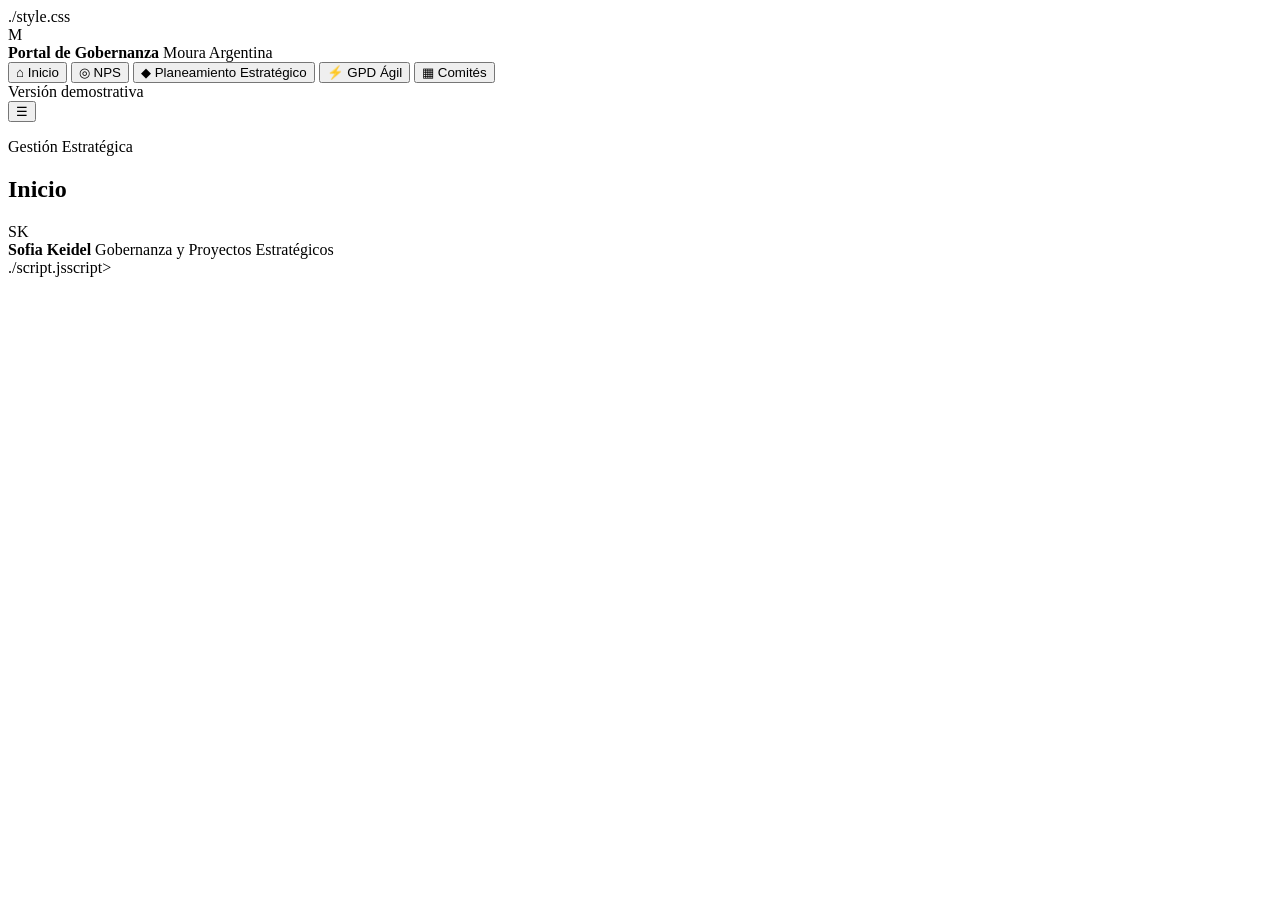
==== index.html @ f2f9af33 "Update index.html" ====
<!DOCTYPE html>
<html lang="es">

<head>
    <meta charset="UTF-8">
    <meta name="viewport" content="width=device-width, initial-scale=1.0">

    <title>Portal de Gobernanza</title>

    ./style.css
</head>

<body>

    <!-- Menú lateral -->
    <aside class="sidebar" id="sidebar">

        <div class="marca">

            <div class="logo">M</div>

            <div class="marca-texto">
                <strong>Portal de Gobernanza</strong>
                <span>Moura Argentina</span>
            </div>

        </div>

        <nav class="menu">

            <button
                type="button"
                class="menu-item activo"
                onclick="cargarModulo('inicio', this)"
            >
                <span class="menu-icono">⌂</span>
                <span>Inicio</span>
            </button>

            <button
                type="button"
                class="menu-item"
                onclick="cargarModulo('nps', this)"
            >
                <span class="menu-icono">◎</span>
                <span>NPS</span>
            </button>

            <button
                type="button"
                class="menu-item"
                onclick="cargarModulo('planeamiento', this)"
            >
                <span class="menu-icono">◆</span>
                <span>Planeamiento Estratégico</span>
            </button>

            <button
                type="button"
                class="menu-item"
                onclick="cargarModulo('gpd', this)"
            >
                <span class="menu-icono">⚡</span>
                <span>GPD Ágil</span>
            </button>

            <button
                type="button"
                class="menu-item"
                onclick="cargarModulo('comites', this)"
            >
                <span class="menu-icono">▦</span>
                <span>Comités</span>
            </button>

        </nav>

        <div class="sidebar-footer">
            <span class="estado"></span>
            <span>Versión demostrativa</span>
        </div>

    </aside>

    <!-- Contenido principal -->
    <main class="aplicacion">

        <header class="barra-superior">

            <button
                type="button"
                class="boton-menu"
                onclick="alternarMenu()"
                aria-label="Abrir menú"
            >
                ☰
            </button>

            <div>
                <p class="ubicacion">Gestión Estratégica</p>
                <h2 id="titulo-pagina">Inicio</h2>
            </div>

            <div class="usuario">

                <div class="avatar">SK</div>

                <div class="usuario-texto">
                    <strong>Sofia Keidel</strong>
                    <span>Gobernanza y Proyectos Estratégicos</span>
                </div>

            </div>

        </header>

        <section id="contenido" class="contenido">
            <!-- El contenido se carga desde script.js -->
        </section>

    </main>

    <!-- Ventana emergente -->
    <dialog id="dialogo">

        <div class="dialogo-contenido">

            <button
                type="button"
                class="cerrar-dialogo"
                onclick="cerrarDialogo()"
                aria-label="Cerrar ventana"
            >
                ×
            </button>

            <div id="dialogo-informacion"></div>

        </div>

    </dialog>

    <!-- Aviso inferior -->
    <div id="aviso" class="aviso"></div>

    <!-- Archivo JavaScript -->
    ./script.jsscript>

</body>

</html>
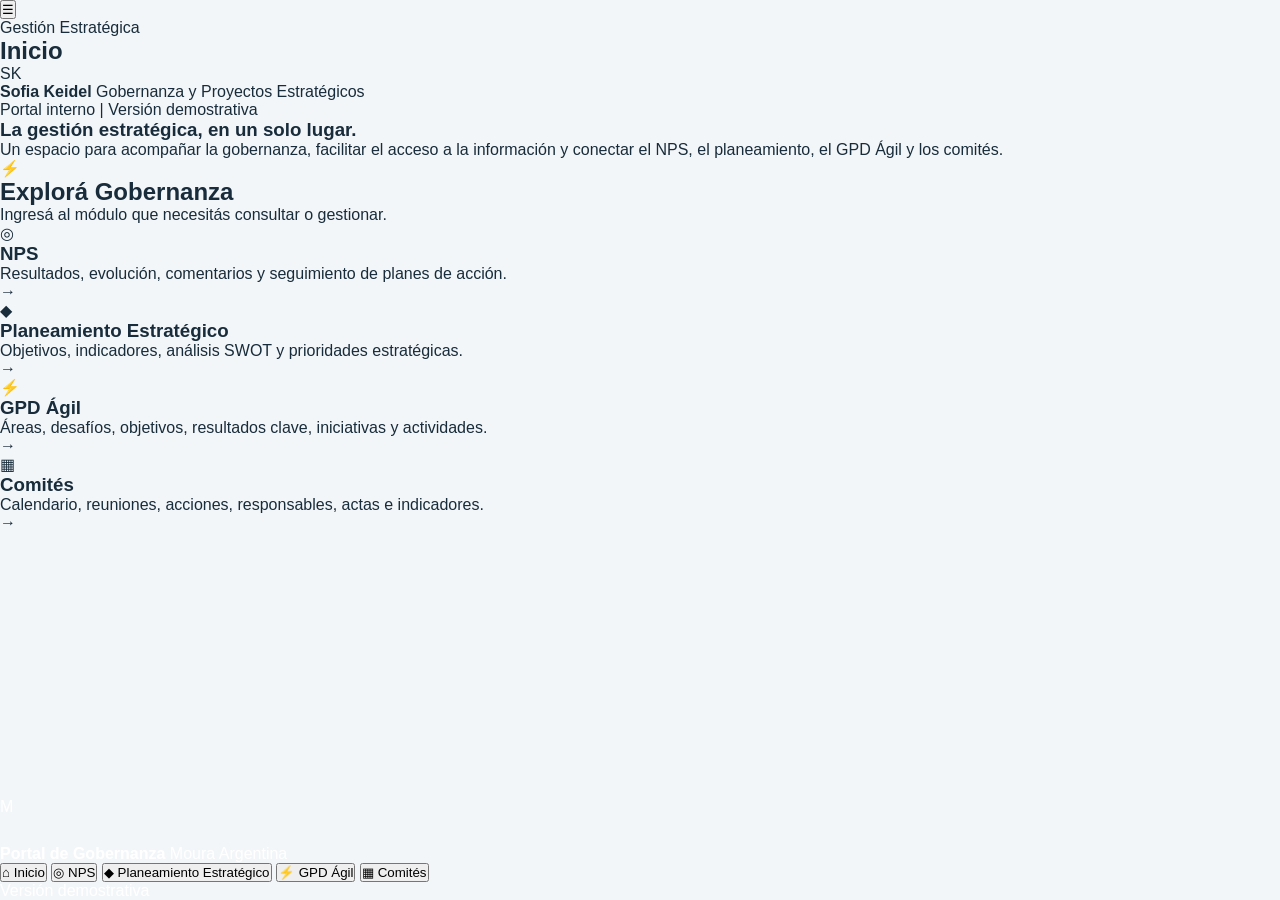
==== commit 18aefab1: "Update index.html" ====
--- a/index.html
+++ b/index.html
@@ -7,7 +7,7 @@
 
     <title>Portal de Gobernanza</title>
 
-    ./style.css
+    <link rel="stylesheet" href="./style.css">
 </head>
 
 <body>
@@ -115,7 +115,7 @@
         </header>
 
         <section id="contenido" class="contenido">
-            <!-- El contenido se carga desde script.js -->
+            <!-- El contenido se completa automáticamente desde script.js -->
         </section>
 
     </main>
@@ -143,8 +143,8 @@
     <!-- Aviso inferior -->
     <div id="aviso" class="aviso"></div>
 
-    <!-- Archivo JavaScript -->
-    ./script.jsscript>
+    <!-- Conexión con JavaScript -->
+    <script src="./script.js"></script>
 
 </body>
 
--- a/style.css
+++ b/style.css
@@ -0,0 +1,381 @@
+:root {
+    --verde-oscuro: #063f2b;
+    --verde: #087668;
+    --verde-claro: #22a96f;
+    --verde-suave: #e8f6f0;
+    --azul: #3067b2;
+    --naranja: #f39a3f;
+    --violeta: #7457b8;
+    --fondo: #f3f6f8;
+    --blanco: #ffffff;
+    --texto: #182c3b;
+    --texto-suave: #6d7c87;
+    --borde: #e2e9ed;
+    --sombra: 0 16px 40px rgba(23, 45, 61, 0.10);
+}
+
+* {
+    box-sizing: border-box;
+    margin: 0;
+    padding: 0;
+}
+
+body {
+    min-height: 100vh;
+    background: var(--fondo);
+    color: var(--texto);
+    font-family: "Segoe UI", Arial, sans-serif;
+}
+
+/* Menú lateral */
+
+.sidebar {
+    position: fixed;*    top: 0;
+    bottom: 0;
+    lef*: 0;
+    z-index: 20;
+
+    display* flex;
+    flex-direction: column;*
+    width: 285px;
+    padding: 25*x 18px;
+
+    color: var(--blanco);*    background:
+        radial-gra*ient(circle at 10% 10%, rgba(35, 1*6, 124, 0.35), transparent 30%),
+ *      linear-gradient(160deg, #075*45 0%, #063f2b 55%, #032d22 100%);*
+    box-shadow: 12px 0 35px rgba(*, 63, 43, 0.16);
+    transition: t*ansform 0.3s ease;
+}
+
+.marca {
+   *display: flex;
+    align-items: ce*ter;
+    gap: 13px;
+    padding: 5*x 8px 27px;
+}
+
+.logo {
+    display* grid;
+    place-items: center;
+
+ *  width: 47px;
+    height: 47px;
+
+*   background: var(--blanco);
+    *olor: var(--verde-oscuro);
+
+    bo*der-radius: 16px 8px 16px 8px;
+   *font-size: 24px;
+    font-weight: *00;
+}
+
+.marca-texto {
+    display:*flex;
+    flex-direction: column;
+*
+
+.marca-texto strong {
+    font-s*ze: 16px;
+}
+
+.marca-texto span {
+ *  margin-top: 3px;
+    color: rgba*255, 255, 255, 0.66);
+    font-siz*: 12px;
+}
+
+.menu {
+    display: fl*x;
+    flex-direction: column;
+   *gap: 8px;
+}
+
+.menu-item {
+    disp*ay: flex;
+    align-items: center;*    gap: 13px;
+
+    width: 100%;
+ *  padding: 14px 15px;
+
+    color: *gba(255, 255, 255, 0.78);
+    back*round: transparent;
+
+    border: 0*
+    border-radius: 16px 8px 16px *px;
+
+    font-family: inherit;
+   *font-size: 14px;
+    text-align: l*ft;
+
+    cursor: pointer;
+    tran*ition: all 0.25s ease;
+}
+
+.menu-it*m:hover {
+    color: var(--blanco)*
+    background: rgba(255, 255, 25*, 0.10);
+    transform: translateX*4px);
+}
+
+.menu-item.activo {
+    c*lor: var(--verde-oscuro);
+    back*round: var(--blanco);
+    box-shad*w: 0 12px 28px rgba(0, 0, 0, 0.16)*
+}
+
+.menu-icono {
+    display: gri*;
+    place-items: center;
+
+    mi*-width: 32px;
+    height: 32px;
+
+ *  background: rgba(255, 255, 255, 0.10);
+    border-radius: 11px 6px 11px 6px;
+
+    font-size: 17px;
+}
+
+.menu-item.activo .menu-icono {
+    color: var(--blanco);
+    background: var(--verde);
+}
+
+.sidebar-footer {
+    display: flex;
+    align-items: center;
+    gap: 9px;
+
+    margin-top: auto;
+    padding: 15px 10px;
+
+    color: rgba(255, 255, 255, 0.65);
+    font-size: 12px;
+}
+
+.estado {
+    width: 8px;
+    height: 8px;
+    background: #48d28b;
+    border-radius: 50%;
+    box-shadow: 0 0 0 5px rgba(72, 210, 139, 0.13);
+}
+
+/* Aplicación */
+
+.aplicacion {
+    min-height: 1*0vh;
+    margin-left: 285px;
+}
+
+.b*rra-superior {
+    position: stick*;
+    top: 0;
+    z-index: 10;
+
+  * display: flex;
+    align-items: c*nter;
+    gap: 18px;
+
+    min-heig*t: 88px;
+    padding: 17px 34px;
+
+*   background: rgba(255, 255, 255,*0.91);
+    border-bottom: 1px soli* var(--borde);
+    backdrop-filter* blur(14px);
+}
+
+.ubicacion {
+    m*rgin-bottom: 2px;
+    color: var(-*texto-suave);
+    font-size: 12px;*}
+
+.barra-superior h2 {
+    font-s*ze: 21px;
+}
+
+.boton-menu {
+    dis*lay: none;
+    padding: 8px 11px;
+*    color: var(--verde-oscuro);
+  * background: var(--verde-suave);
+
+*   border: 0;
+    border-radius: 1*px;
+    font-size: 19px;
+    curso*: pointer;
+}
+
+.usuario {
+    displ*y: flex;
+    align-items: center;
+*   gap: 11px;
+    margin-left: aut*;
+}
+
+.avatar {
+    display: grid;
+*   place-items: center;
+
+    width* 42px;
+    height: 42px;
+
+    color: var(--blanco);
+    background: linear-gradient(135deg, var(--verde), var(--verde-claro));
+
+    border-radius: 50% 50% 50% 18%;
+    font-size: 13px;
+    font-weight: 700;
+}
+
+.usuario-texto {
+    display: flex;
+    flex-direction: column;
+}
+
+.usuario-texto strong {
+    font-size: 13px;
+}
+
+.usuario-texto span {
+    margin-top: 3px;
+    color: var(--texto-suave);
+    font-size: 11px;
+}
+
+.contenido {
+    max-width: 1450px;
+    margin: auto;
+    padding: 34px;
+}
+
+/* Inicio */
+
+.bienvenida {
+    posit*on: relative;
+    overflow: hidden*
+
+    display: grid;
+    grid-temp*ate-columns: 1.35fr 0.65fr;
+    al*gn-items: center;
+    gap: 30px;
+
+*   min-height: 280px;
+    padding:*46px;
+
+    color: var(--blanco);
+ *  background:
+        radial-gradi*nt(circle at 85% 20%, rgba(75, 218* 153, 0.45), transparent 23%),
+   *    linear-gradient(135deg, #063f2*, #087668);
+
+    border-radius: 34*x 12px 34px 12px;
+    box-shadow: *ar(--sombra);
+}
+
+.bienvenida::afte* {
+    content: "";
+    position: *bsolute;
+    right: -80px;
+    bot*om: -130px;
+
+    width: 330px;
+   *height: 330px;
+
+    border: 55px s*lid rgba(255, 255, 255, 0.08);
+   *border-radius: 50%;
+}
+
+.etiqueta {*    display: inline-flex;
+    widt*: fit-content;
+    margin-bottom: *7px;
+    padding: 8px 13px;
+
+    c*lor: #d8ffed;
+    background: rgba*255, 255, 255, 0.12);
+
+    border:*1px solid rgba(255, 255, 255, 0.18*;
+    border-radius: 999px;
+
+    f*nt-size: 12px;
+    font-weight: 60*;
+}
+
+.bienvenida h1 {
+    max-widt*: 680px;
+    margin-bottom: 15px;
+*   font-size: clamp(34px, 5vw, 55p*);
+    line-height: 1.04;
+}
+
+.bien*enida p {
+    max-width: 670px;
+  * color: rgba(255, 255, 255, 0.78);*    font-size: 16px;
+    line-heig*t: 1.65;
+}
+
+.ilustracion {
+    position: relative;
+    z-index: 2;
+    display: grid;
+    place-items: center;
+}
+
+.circulo-principal {
+    display: grid;
+    place-items: center;
+
+    width: 175px;
+    height: 175px;
+
+    background: rgba(255, 255, 255, 0.12);
+    border: 1px solid rgba(255, 255, 255, 0.25);
+    border-radius: 50% 50% 50% 25%;
+
+    box-shadow: inset 0 0 35px rgba(255, 255, 255, 0.08);
+    font-size: 64px;
+    transform: rotate(-7deg);
+}
+
+.circulo-principal span {
+    transform: rotate(7deg);
+}
+
+/* Títulos */
+
+.encabezado-seccion {
+    display: flex;
+    align-items: end;
+    justify-content: space-between;
+    gap: 20px;
+
+    margin: 38px 0 20px;
+}
+
+.encabezado-seccion h2 {
+    margin-bottom: 6px;
+    font-size: 24px;
+}
+
+.encabezado-seccion p {
+    color: var(--texto-suave);
+    font-size: 14px;
+}
+
+/* Tarjetas */
+
+.grilla-modulos {
+   *display: grid;
+    grid-template-c*lumns: repeat(4, minmax(0, 1fr));
+*   gap: 19px;
+}
+
+.tarjeta-modulo {*    position: relative;
+    overfl*w: hidden;
+
+    min-height: 235px;*    padding: 26px;
+
+    color: var*--texto);
+    background: var(--bl*nco);
+
+    border: 1px solid trans*arent;
+    border-radius: 26px 9px*
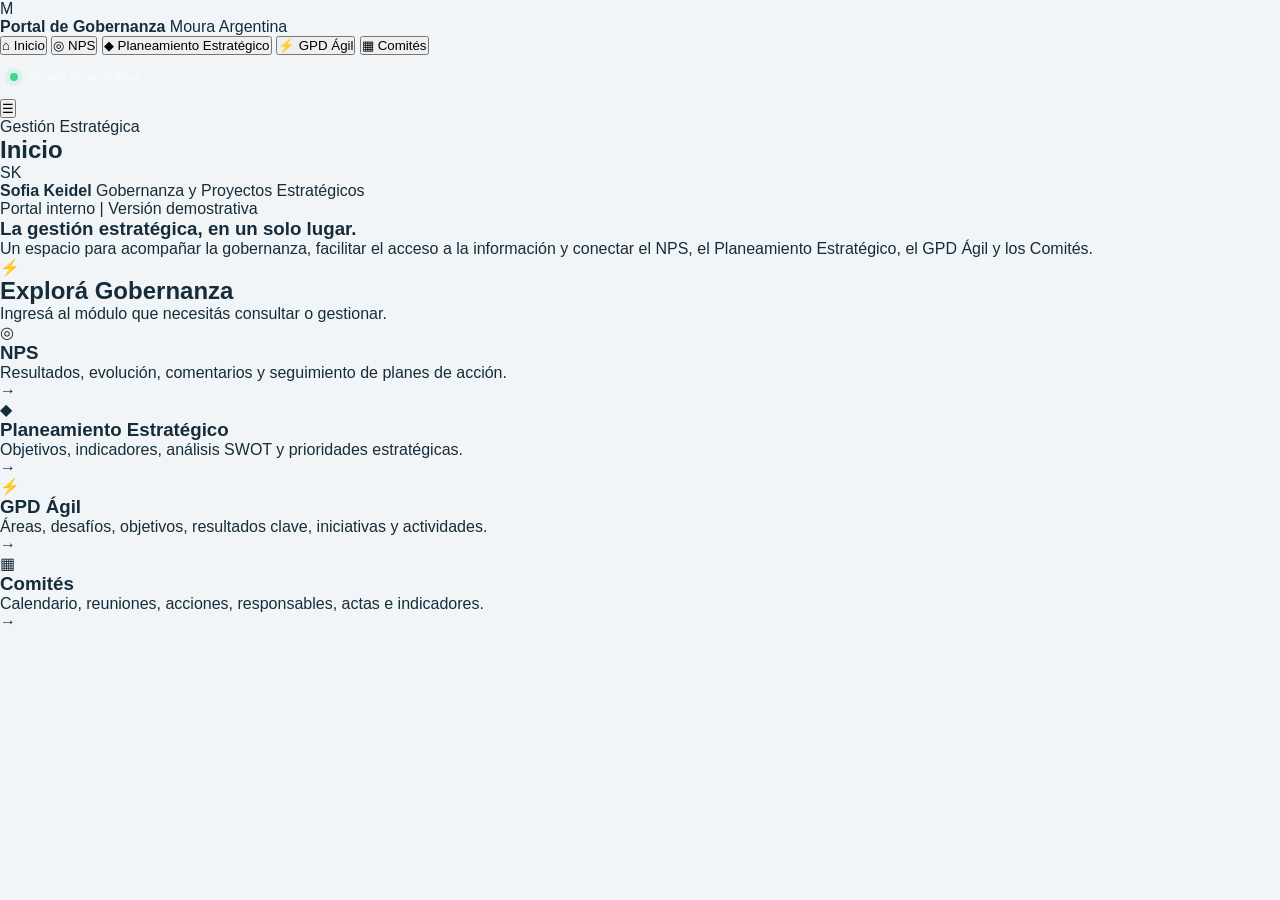
==== commit 3739c870: "Update index.html" ====
--- a/index.html
+++ b/index.html
@@ -7,23 +7,755 @@
 
     <title>Portal de Gobernanza</title>
 
-    <link rel="stylesheet" href="./style.css">
+    <style>
+        :root {
+            --verde-oscuro: #063f2b;
+            --verde: #087668;
+            --verde-claro: #22a96f;
+            --verde-suave: #e7f5ef;
+            --azul: #3169b1;
+            --naranja: #ed9138;
+            --violeta: #7255b5;
+            --fondo: #f2f5f7;
+            --blanco: #ffffff;
+            --texto: #162c3a;
+            --texto-suave: #6e7e88;
+            --borde: #e0e8ec;
+        }
+
+        * {
+            box-sizing: border-box;
+            margin: 0;
+            padding: 0;
+        }
+
+        html {
+            scroll-behavior: smooth;
+        }
+
+        body {
+            min-height: 100vh;
+            color: var(--texto);
+            background: var(--fondo);
+            font-family: "Segoe UI", Arial, sans-serif;
+        }
+
+        button {
+            font-family: inherit;
+        }
+
+        /* Menú lateral */
+
+        .sidebar {
+            *osition: fixed;
+            top: 0*
+            bottom: 0;
+          * left: 0;
+            z-index: 100*
+
+            display: flex;
+     *      flex-direction: column;
+
+   *        width: 270px;
+            *adding: 24px 18px;
+
+            co*or: var(--blanco);
+            bac*ground:
+                radial-gra*ient(
+                    circle a* 10% 8%,
+                    rgba(*6, 204, 137, 0.35),
+              *     transparent 28%
+             *  ),
+                linear-gradie*t(
+                    160deg,
+   *                #086448 0%,
+      *             #063f2b 58%,
+        *           #032b20 100%
+          *     );
+
+            box-shadow: 1*px 0 35px rgba(4, 49, 34, 0.18);
+ *          transition: transform 0.*s ease;
+        }
+
+        .marca *
+            display: flex;
+      *     align-items: center;
+        *   gap: 12px;
+            padding:*3px 7px 28px;
+        }
+
+        .*ogo {
+            display: grid;
+ *          place-items: center;
+
+  *         width: 48px;
+            *eight: 48px;
+
+            color: v*r(--verde-oscuro);
+            bac*ground: var(--blanco);
+
+          * border-radius: 17px 7px 17px 7px;*            font-size: 23px;
+     *      font-weight: 800;
+        }
+*        .marca-texto {
+           *display: flex;
+            flex-di*ection: column;
+        }
+
+       *.marca-texto strong {
+            *ont-size: 16px;
+        }
+
+       *.marca-texto span {
+            ma*gin-top: 3px;
+            color: r*ba(255, 255, 255, 0.65);
+         *  font-size: 12px;
+        }
+
+    *   .menu {
+            display: fl*x;
+            flex-direction: col*mn;
+            gap: 8px;
+        *
+
+        .menu-item {
+           *display: flex;
+            align-i*ems: center;
+            gap: 12px*
+
+            width: 100%;
+       *    padding: 13px 14px;
+
+         *  color: rgba(255, 255, 255, 0.78)*
+            background: transpare*t;
+
+            border: 0;
+       *    border-radius: 16px 7px 16px 7*x;
+
+            font-size: 14px;
+ *          text-align: left;
+      *     cursor: pointer;
+
+           *transition:
+                backgr*und 0.2s ease,
+                col*r 0.2s ease,
+                trans*orm 0.2s ease;
+        }
+
+        *menu-item:hover {
+            colo*: var(--blanco);
+            backg*ound: rgba(255, 255, 255, 0.11);
+ *          transform: translateX(4p*);
+        }
+
+        .menu-item.a*tivo {
+            color: var(--ve*de-oscuro);
+            background* var(--blanco);
+            box-sh*dow: 0 12px 25px rgba(0, 0, 0, 0.1*);
+        }
+
+        .menu-icono *
+            display: grid;
+      *     place-items: center;
+
+       *    min-width: 32px;
+            h*ight: 32px;
+
+            backgroun*: rgba(255, 255, 255, 0.11);
+     *      border-radius: 11px 5px 11px*5px;
+            font-size: 16px;
+*       }
+
+        .menu-item.activ* .menu-icono {
+            color: *ar(--blanco);
+            background: var(--verde);
+        }
+
+        .sidebar-footer {
+            display: flex;
+            align-items: center;
+            gap: 9px;
+
+            margin-top: auto;
+            padding: 15px 10px;
+
+            color: rgba(255, 255, 255, 0.62);
+            font-size: 12px;
+        }
+
+        .estado {
+            width: 8px;
+            height: 8px;
+            background: #42d48c;
+            border-radius: 50%;
+            box-shadow: 0 0 0 5px rgba(66, 212, 140, 0.13);
+        }
+
+        /* Aplicación principal */
+
+        .aplicacion {
+         *  min-height: 100vh;
+            m*rgin-left: 270px;
+        }
+
+     *  .barra-superior {
+            po*ition: sticky;
+            top: 0;*            z-index: 50;
+
+        *   display: flex;
+            alig*-items: center;
+            gap: 1*px;
+
+            min-height: 85px;*            padding: 16px 33px;
+
+ *          background: rgba(255, 25*, 255, 0.91);
+            border-b*ttom: 1px solid var(--borde);
+    *       backdrop-filter: blur(14px)*
+        }
+
+        .boton-menu {
+*           display: none;
+        *   padding: 8px 11px;
+
+           *color: var(--verde-oscuro);
+      *     background: var(--verde-suave*;
+
+            border: 0;
+        *   border-radius: 11px;
+          * font-size: 20px;
+            curs*r: pointer;
+        }
+
+        .ub*cacion {
+            margin-bottom* 2px;
+            color: var(--tex*o-suave);
+            font-size: 1*px;
+        }
+
+        #titulo-pag*na {
+            font-size: 21px;
+*       }
+
+        .usuario {
+     *      display: flex;
+            a*ign-items: center;
+            gap* 11px;
+            margin-left: au*o;
+        }
+
+        .avatar {
+  *         display: grid;
+          * place-items: center;
+
+           *width: 43px;
+            height: 4*px;
+
+            color: var(--blan*o);
+            background: linear*gradient(135deg, var(--verde), var*--verde-claro));
+
+            bord*r-radius: 50% 50% 50% 19%;
+            font-size: 13px;
+            font-weight: 700;
+        }
+
+        .usuario-texto {
+            display: flex;
+            flex-direction: column;
+        }
+
+        .usuario-texto strong {
+            font-size: 13px;
+        }
+
+        .usuario-texto span {
+            margin-top: 3px;
+            color: var(--texto-suave);
+            font-size: 11px;
+        }
+
+        .contenido {
+            max-width: 1450px;
+            margin: 0 auto;
+            padding: 34px;
+        }
+
+        /* Portada */
+
+        .bienvenida {
+*           position: relative;
+   *        overflow: hidden;
+
+       *    display: grid;
+            gri*-template-columns: 1.35fr 0.65fr;
+*           align-items: center;
+  *         gap: 28px;
+
+            m*n-height: 300px;
+            paddi*g: 48px;
+
+            color: var(-*blanco);
+            background:
+ *              radial-gradient(
+   *                circle at 83% 16%,*                    rgba(78, 224, *61, 0.46),
+                    tra*sparent 24%
+                ),
+   *            linear-gradient(135deg* #063f2b, #0a8068);
+
+            b*rder-radius: 35px 12px 35px 12px;
+*           box-shadow: 0 18px 45px*rgba(18, 59, 45, 0.15);
+        }
+*        .bienvenida::after {
+     *      content: "";
+            pos*tion: absolute;
+            right:*-90px;
+            bottom: -145px;*
+            width: 350px;
+       *    height: 350px;
+
+            bo*der: 58px solid rgba(255, 255, 255* 0.08);
+            border-radius:*50%;
+        }
+
+        .etiqueta *
+            display: inline-flex;*            width: fit-content;
+  *         margin-bottom: 18px;
+    *       padding: 8px 14px;
+
+       *    color: #dcfff0;
+            ba*kground: rgba(255, 255, 255, 0.12)*
+
+            border: 1px solid rg*a(255, 255, 255, 0.19);
+          * border-radius: 999px;
+
+          * font-size: 12px;
+            font*weight: 600;
+        }
+
+        .b*envenida h1 {
+            max-widt*: 690px;
+            margin-bottom* 16px;
+
+            font-size: cla*p(35px, 5vw, 56px);
+            li*e-height: 1.04;
+        }
+
+       *.bienvenida p {
+            max-wi*th: 680px;
+            color: rgba*255, 255, 255, 0.78);
+            *ont-size: 16px;
+            line-h*ight: 1.65;
+        }
+
+        .il*stracion {
+            position: r*lative;
+            z-index: 2;
+  *         display: grid;
+          * place-items: center;
+        }
+
+ *      .circulo-principal {
+            display: grid;
+            place-items: center;
+
+            width: 180px;
+            height: 180px;
+
+            background: rgba(255, 255, 255, 0.13);
+            border: 1px solid rgba(255, 255, 255, 0.25);
+            border-radius: 50% 50% 50% 24%;
+
+            box-shadow: inset 0 0 38px rgba(255, 255, 255, 0.09);
+
+            font-size: 65px;
+            transform: rotate(-7deg);
+        }
+
+        .circulo-principal span {
+            transform: rotate(7deg);
+        }
+
+        /* Títulos */
+
+        .encabezado-seccion {
+            display: flex;
+            align-items: end;
+            justify-content: space-between;
+            gap: 20px;
+
+            margin: 39px 0 21px;
+        }
+
+        .encabezado-seccion h2 {
+            margin-bottom: 6px;
+            font-size: 25px;
+        }
+
+        .encabezado-seccion p {
+            color: var(--texto-suave);
+            font-size: 14px;
+        }
+
+        /* Módulos */
+
+        .grilla-modulo* {
+            display: grid;
+    *       grid-template-columns: repe*t(2, minmax(0, 1fr));
+            *ap: 21px;
+        }
+
+        .tarj*ta-modulo {
+            position: *elative;
+            overflow: hid*en;
+
+            min-height: 225px*
+            padding: 29px;
+
+     *      color: var(--texto);
+       *    background: var(--blanco);
+
+  *         border: 1px solid transpa*ent;
+            border-radius: 28*x 9px 28px 9px;
+
+            box-s*adow: 0 10px 30px rgba(23, 45, 61,*0.07);
+            cursor: pointer*
+
+            transition:
+        *       transform 0.3s ease,
+      *         border-color 0.3s ease,
+ *              box-shadow 0.3s ease*
+        }
+
+        .tarjeta-modul*::after {
+            content: "";*            position: absolute;
+  *         right: -40px;
+           *bottom: -52px;
+
+            width:*135px;
+            height: 135px;
+*            background: var(--colo*-suave);
+            border-radius* 50%;
+            transition: tran*form 0.3s ease;
+        }
+
+       *.tarjeta-modulo:hover {
+          * border-color: var(--color);
+     *      box-shadow: 0 20px 45px rgba*23, 45, 61, 0.14);
+            tra*sform: translateY(-7px) rotate(-0.*deg);
+        }
+
+        .tarjeta-*odulo:hover::after {
+            t*ansform: scale(1.5);
+        }
+
+  *     .icono-modulo {
+            d*splay: grid;
+            place-ite*s: center;
+
+            width: 55p*;
+            height: 55px;
+      *     margin-bottom: 23px;
+
+       *    color: var(--blanco);
+        *   background: var(--color);
+
+    *       border-radius: 19px 7px 19p* 7px;
+            box-shadow: 0 11*x 22px var(--sombra-color);
+
+     *      font-size: 24px;
+        }
+
+*       .tarjeta-modulo h3 {
+      *     margin-bottom: 10px;
+        *   font-size: 20px;
+        }
+
+   *    .tarjeta-modulo p {
+          * position: relative;
+            z*index: 2;
+
+            max-width: *0%;
+            color: var(--texto*suave);
+            font-size: 14p*;
+            line-height: 1.55;
+ *      }
+
+        .flecha {
+       *    position: absolute;
+          * right: 25px;
+            bottom: *2px;
+            z-index: 2;
+
+    *       color: var(--color);
+      *     font-size: 23px;
+            *ont-weight: 700;
+        }
+
+      * .nps {
+            --color: #0876*8;
+            --color-suave: #dcf*eb;
+            --sombra-color: rgba(8, 118, 104, 0.23);
+        }
+
+        .planeamiento {
+            --color: #3169b1;
+            --color-suave: #e1ebfa;
+            --sombra-color: rgba(49, 105, 177, 0.23);
+        }
+
+        .gpd {
+            --color: #ed9138;
+            --color-suave: #ffedd9;
+            --sombra-color: rgba(237, 145, 56, 0.23);
+        }
+
+        .comites {
+            --color: #7255b5;
+            --color-suave: #ebe6f7;
+            --sombra-color: rgba(114, 85, 181, 0.23);
+        }
+
+        /* Pantallas internas */
+
+        .panel-encabezado {
+            padding: 40px;
+
+            color: var(--blanco);
+            background: linear-gradient(
+                135deg,
+                var(--color-1),
+                var(--color-2)
+            );
+
+            border-radius: 32px 10px 32px 10px;
+            box-shadow: 0 18px 43px rgba(23, 45, 61, 0.14);
+        }
+
+        .panel-encabezado h1 {
+            margin-bottom: 11px;
+            font-size: 39px;
+        }
+
+        .panel-encabezado p {
+            max-width: 700px;
+            color: rgba(255, 255, 255, 0.78);
+            line-height: 1.58;
+        }
+
+        .volver {
+            display: inline-flex;
+            margin-bottom: 23px;
+            padding: 8px 13px;
+
+            color: rgba(255, 255, 255, 0.88);
+            background: rgba(255, 255, 255, 0.12);
+
+            border: 1px solid rgba(255, 255, 255, 0.18);
+            border-radius: 12px 5px 12px 5px;
+
+            cursor: pointer;
+        }
+
+        .grilla-opciones {
+            display: grid;
+            grid-template-columns: repeat(3, minmax(0, 1fr));
+            gap: 19px;
+
+            margin-top: 28px;
+        }
+
+        .opcion {
+            min-height: 165px;
+            padding: 25px;
+
+            background: var(--blanco);
+
+            border: 1px solid var(--borde);
+            border-radius: 23px 8px 23px 8px;
+
+            box-shadow: 0 9px 25px rgba(22, 42, 55, 0.06);
+            cursor: pointer;
+
+            transition:
+                border-color 0.25s ease,
+                box-shadow 0.25s ease,
+                transform 0.25s ease;
+        }
+
+        .opcion:hover {
+            border-color: var(--verde);
+            box-shadow: 0 15px 35px rgba(22, 42, 55, 0.12);
+            transform: translateY(-5px);
+        }
+
+        .opcion span {
+            display: block;
+            margin-bottom: 14px;
+            font-size: 28px;
+        }
+
+        .opcion h3 {
+            margin-bottom: 8px;
+        }
+
+        .opcion p {
+            color: var(--texto-suave);
+            font-size: 13px;
+            line-height: 1.5;
+        }
+
+        /* Ventana emergente */
+
+        dialog {
+            width: min(540px, calc(100% - 30px));
+            margin: auto;
+
+            border: 0;
+            border-radius: 29px 10px 29px 10px;
+
+            box-shadow: 0 30px 80px rgba(7, 35, 27, 0.30);
+        }
+
+        dialog::backdrop {
+            background: rgba(5, 28, 22, 0.55);
+            backdrop-filter: blur(4px);
+        }
+
+        .dialogo-contenido {
+            position: relative;
+            padding: 39px;
+        }
+
+        .dialogo-contenido h2 {
+            margin-bottom: 13px;
+            color: var(--verde-oscuro);
+        }
+
+        .dialogo-contenido p {
+            color: var(--texto-suave);
+            line-height: 1.6;
+        }
+
+        .cerrar-dialogo {
+            position: absolute;
+            top: 16px;
+            right: 18px;
+
+            width: 36px;
+            height: 36px;
+
+            color: var(--texto-suave);
+            background: var(--fondo);
+
+            border: 0;
+            border-radius: 50%;
+
+            font-size: 21px;
+            cursor: pointer;
+        }
+
+        .aviso {
+            position: fixed;
+            right: 25px;
+            bottom: 25px;
+            z-index: 200;
+
+            padding: 14px 18px;
+
+            color: var(--blanco);
+            background: var(--verde-oscuro);
+
+            border-radius: 16px 6px 16px 6px;
+            box-shadow: 0 16px 40px rgba(23, 45, 61, 0.18);
+
+            opacity: 0;
+            pointer-events: none;
+            transform: translateY(20px);
+
+            transition:
+                opacity 0.3s ease,
+                transform 0.3s ease;
+        }
+
+        .aviso.visible {
+            opacity: 1;
+            transform: translateY(0);
+        }
+
+        /* Celular y tablet */
+
+        @media (max-width: 1050px) {
+            .grilla-opciones {
+                grid-template-columns: repeat(2, minmax(0, 1fr));
+            }
+        }
+
+        @media (max-width: 800px) {
+            .sidebar {
+                transform: translateX(-100%);
+            }
+
+            .sidebar.abierto {
+                transform: translateX(0);
+            }
+
+            .aplicacion {
+                margin-left: 0;
+            }
+
+            .boton-menu {
+                display: block;
+            }
+
+            .usuario-texto {
+                display: none;
+            }
+
+            .contenido {
+                padding: 23px 17px;
+            }
+
+            .bienvenida {
+                grid-template-columns: 1fr;
+                padding: 34px 26px;
+            }
+
+            .ilustracion {
+                display: none;
+            }
+        }
+
+        @media (max-width: 650px) {
+            .grilla-modulos,
+            .grilla-opciones {
+                grid-template-columns: 1fr;
+            }
+
+            .barra-superior {
+                padding: 14px 17px;
+            }
+
+            .bienvenida h1 {
+                font-size: 35px;
+            }
+
+            .contenido {
+                padding-top: 20px;
+            }
+        }
+    </style>
 </head>
 
 <body>
 
-    <!-- Menú lateral -->
     <aside class="sidebar" id="sidebar">
 
         <div class="marca">
-
             <div class="logo">M</div>
 
             <div class="marca-texto">
                 <strong>Portal de Gobernanza</strong>
                 <span>Moura Argentina</span>
             </div>
-
         </div>
 
         <nav class="menu">
@@ -31,6 +763,7 @@
             <button
                 type="button"
                 class="menu-item activo"
+                data-modulo="inicio"
                 onclick="cargarModulo('inicio', this)"
             >
                 <span class="menu-icono">⌂</span>
@@ -40,6 +773,7 @@
             <button
                 type="button"
                 class="menu-item"
+                data-modulo="nps"
                 onclick="cargarModulo('nps', this)"
             >
                 <span class="menu-icono">◎</span>
@@ -49,6 +783,7 @@
             <button
                 type="button"
                 class="menu-item"
+                data-modulo="planeamiento"
                 onclick="cargarModulo('planeamiento', this)"
             >
                 <span class="menu-icono">◆</span>
@@ -58,6 +793,7 @@
             <button
                 type="button"
                 class="menu-item"
+                data-modulo="gpd"
                 onclick="cargarModulo('gpd', this)"
             >
                 <span class="menu-icono">⚡</span>
@@ -67,6 +803,7 @@
             <button
                 type="button"
                 class="menu-item"
+                data-modulo="comites"
                 onclick="cargarModulo('comites', this)"
             >
                 <span class="menu-icono">▦</span>
@@ -82,7 +819,6 @@
 
     </aside>
 
-    <!-- Contenido principal -->
     <main class="aplicacion">
 
         <header class="barra-superior">
@@ -102,25 +838,20 @@
             </div>
 
             <div class="usuario">
-
                 <div class="avatar">SK</div>
 
                 <div class="usuario-texto">
                     <strong>Sofia Keidel</strong>
                     <span>Gobernanza y Proyectos Estratégicos</span>
                 </div>
-
             </div>
 
         </header>
 
-        <section id="contenido" class="contenido">
-            <!-- El contenido se completa automáticamente desde script.js -->
-        </section>
+        <section id="contenido" class="contenido"></section>
 
     </main>
 
-    <!-- Ventana emergente -->
     <dialog id="dialogo">
 
         <div class="dialogo-contenido">
@@ -129,7 +860,7 @@
                 type="button"
                 class="cerrar-dialogo"
                 onclick="cerrarDialogo()"
-                aria-label="Cerrar ventana"
+                aria-label="Cerrar"
             >
                 ×
             </button>
@@ -140,11 +871,437 @@
 
     </dialog>
 
-    <!-- Aviso inferior -->
     <div id="aviso" class="aviso"></div>
 
-    <!-- Conexión con JavaScript -->
-    <script src="./script.js"></script>
+    <script>
+        const contenido = document.getElementById("contenido");
+        const tituloPagina = document.getElementById("titulo-pagina");
+        const dialogo = document.getElementById("dialogo");
+        const dialogoInformacion =
+            document.getElementById("dialogo-informacion");
+        const aviso = document.getElementById("aviso");
+
+        const modulos = {
+            nps: {
+                titulo: "NPS",
+                descripcion:
+                    "Seguimiento de la experiencia de clientes internos y externos, resultados, comentarios y planes de acción.",
+                color1: "#075c45",
+                color2: "#16a078",
+                opciones: [
+                    [
+                        "◉",
+                        "Resultados",
+                        "Visualización de resultados generales y por área."
+                    ],
+                    [
+                        "↗",
+                        "Evolución",
+                        "Consulta de la evolución histórica del indicador."
+                    ],
+                    [
+                        "☑",
+                        "Planes de acción",
+                        "Seguimiento de las oportunidades de mejora identificadas."
+                    ],
+                    [
+                        "✎",
+                        "Comentarios",
+                        "Análisis y clasificación de comentarios recibidos."
+                    ],
+                    [
+                        "♧",
+                        "Segmentación",
+                        "Consulta por cliente, área proveedora o período."
+                    ],
+                    [
+                        "▥",
+                        "Panel de Power BI",
+                        "Acceso futuro al panel ejecutivo de NPS."
+                    ]
+                ]
+            },
+
+            planeamiento: {
+                titulo: "Planeamiento Estratégico",
+                descripcion:
+                    "Espacio para centralizar definiciones estratégicas, objetivos, indicadores y avances.",
+                color1: "#244b86",
+                color2: "#4386d7",
+                opciones: [
+                    [
+                        "◇",
+                        "Análisis SWOT",
+                        "Fortalezas, oportunidades, debilidades y amenazas."
+                    ],
+                    [
+                        "◎",
+                        "Objetivos estratégicos",
+                        "Consulta de objetivos y focos prioritarios."
+                    ],
+                    [
+                        "▥",
+                        "Indicadores",
+                        "Seguimiento de indicadores estratégicos."
+                    ],
+                    [
+                        "↗",
+                        "Evolución",
+                        "Visualización de avances y tendencias."
+                    ],
+                    [
+                        "☰",
+                        "Documentación",
+                        "Presentaciones y materiales de soporte."
+                    ],
+                    [
+                        "☑",
+                        "Seguimiento",
+                        "Control de compromisos y acciones estratégicas."
+                    ]
+                ]
+            },
+
+            gpd: {
+                titulo: "GPD Ágil",
+                descripcion:
+                    "Gestión organizada desde los desafíos estratégicos hasta las iniciativas y actividades de cada área.",
+                color1: "#c96f21",
+                color2: "#f3a24b",
+                opciones: [
+                    ["▦", "Áreas", "Selección del área responsable."],
+                    [
+                        "◆",
+                        "Desafíos",
+                        "Definición y consulta de desafíos estratégicos."
+                    ],
+                    [
+                        "◎",
+                        "Objetivos",
+                        "Consulta de los objetivos asociados."
+                    ],
+                    [
+                        "↗",
+                        "Resultados clave",
+                        "Seguimiento de resultados y métricas."
+                    ],
+                    [
+                        "⚡",
+                        "Iniciativas",
+                        "Gestión de iniciativas priorizadas."
+                    ],
+                    [
+                        "☑",
+                        "Actividades",
+                        "Detalle y control de actividades."
+                    ]
+                ]
+            },
+
+            comites: {
+                titulo: "Comités",
+                descripcion:
+                    "Centralización de reuniones, calendarios, acciones, actas e indicadores de los comités de gestión.",
+                color1: "#594093",
+                color2: "#896fca",
+                opciones: [
+                    [
+                        "▦",
+                        "Comités activos",
+                        "Consulta de los comités vigentes."
+                    ],
+                    [
+                        "□",
+                        "Calendario",
+                        "Próximas reuniones y agenda."
+                    ],
+                    [
+                        "☑",
+                        "Acciones",
+                        "Seguimiento de acciones y responsables."
+                    ],
+                    [
+                        "✓",
+                        "Asistencia",
+                        "Registro de asistencia a reuniones."
+                    ],
+                    [
+                        "☰",
+                        "Actas",
+                        "Acceso a actas y documentación."
+                    ],
+                    [
+                        "▥",
+                        "Indicadores",
+                        "Panel general de seguimiento."
+                    ]
+                ]
+            }
+        };
+
+        function seleccionarMenu(nombre) {
+            const botones = document.querySelectorAll(".menu-item");
+
+            botones.forEach(function (boton) {
+                boton.classList.remove("activo");
+
+                if (boton.dataset.modulo === nombre) {
+                    boton.classList.add("activo");
+                }
+            });
+        }
+
+        function cargarModulo(nombre, elementoMenu) {
+            cerrarMenuMovil();
+            seleccionarMenu(nombre);
+
+            if (nombre === "inicio") {
+                cargarInicio();
+                return;
+            }
+
+            const modulo = modulos[nombre];
+
+            if (!modulo) {
+                return;
+            }
+
+            tituloPagina.textContent = modulo.titulo;
+
+            const tarjetas = modulo.opciones
+                .map(function (opcion) {
+                    return `
+                        <article
+                            class="opcion"
+                            onclick="abrirOpcion(
+                                '${opcion[1]}',
+                                '${opcion[2]}'
+                            )"
+                        >
+                            <span>${opcion[0]}</span>
+                            <h3>${opcion[1]}</h3>
+                            <p>${opcion[2]}</p>
+                        </article>
+                    `;
+                })
+                .join("");
+
+            contenido.innerHTML = `
+                <section
+                    class="panel-encabezado"
+                    style="
+                        --color-1: ${modulo.color1};
+                        --color-2: ${modulo.color2};
+                    "
+                >
+                    <span
+                        class="volver"
+                        onclick="cargarInicio()"
+                    >
+                        ← Volver al inicio
+                    </span>
+
+                    <h1>${modulo.titulo}</h1>
+                    <p>${modulo.descripcion}</p>
+                </section>
+
+                <div class="encabezado-seccion">
+                    <div>
+                        <h2>Opciones disponibles</h2>
+                        <p>
+                            Seleccioná una opción para explorar
+                            la maqueta.
+                        </p>
+                    </div>
+                </div>
+
+                <section class="grilla-opciones">
+                    ${tarjetas}
+                </section>
+            `;
+
+            window.scrollTo({
+                top: 0,
+                behavior: "smooth"
+            });
+        }
+
+        function cargarInicio() {
+            seleccionarMenu("inicio");
+            tituloPagina.textContent = "Inicio";
+
+            contenido.innerHTML = `
+                <section class="bienvenida">
+
+                    <div>
+                        <span class="etiqueta">
+                            Portal interno | Versión demostrativa
+                        </span>
+
+                        <h1>
+                            La gestión estratégica,
+                            en un solo lugar.
+                        </h1>
+
+                        <p>
+                            Un espacio para acompañar la gobernanza,
+                            facilitar el acceso a la información y
+                            conectar el NPS, el Planeamiento Estratégico,
+                            el GPD Ágil y los Comités.
+                        </p>
+                    </div>
+
+                    <div class="ilustracion">
+                        <div class="circulo-principal">
+                            <span>⚡</span>
+                        </div>
+                    </div>
+
+                </section>
+
+                <div class="encabezado-seccion">
+                    <div>
+                        <h2>Explorá Gobernanza</h2>
+                        <p>
+                            Ingresá al módulo que necesitás
+                            consultar o gestionar.
+                        </p>
+                    </div>
+                </div>
+
+                <section class="grilla-modulos">
+
+                    <article
+                        class="tarjeta-modulo nps"
+                        onclick="cargarModulo('nps')"
+                    >
+                        <div class="icono-modulo">◎</div>
+
+                        <h3>NPS</h3>
+
+                        <p>
+                            Resultados, evolución, comentarios y
+                            seguimiento de planes de acción.
+                        </p>
+
+                        <span class="flecha">→</span>
+                    </article>
+
+                    <article
+                        class="tarjeta-modulo planeamiento"
+                        onclick="cargarModulo('planeamiento')"
+                    >
+                        <div class="icono-modulo">◆</div>
+
+                        <h3>Planeamiento Estratégico</h3>
+
+                        <p>
+                            Objetivos, indicadores, análisis SWOT
+                            y prioridades estratégicas.
+                        </p>
+
+                        <span class="flecha">→</span>
+                    </article>
+
+                    <article
+                        class="tarjeta-modulo gpd"
+                        onclick="cargarModulo('gpd')"
+                    >
+                        <div class="icono-modulo">⚡</div>
+
+                        <h3>GPD Ágil</h3>
+
+                        <p>
+                            Áreas, desafíos, objetivos, resultados
+                            clave, iniciativas y actividades.
+                        </p>
+
+                        <span class="flecha">→</span>
+                    </article>
+
+                    <article
+                        class="tarjeta-modulo comites"
+                        onclick="cargarModulo('comites')"
+                    >
+                        <div class="icono-modulo">▦</div>
+
+                        <h3>Comités</h3>
+
+                        <p>
+                            Calendario, reuniones, acciones,
+                            responsables, actas e indicadores.
+                        </p>
+
+                        <span class="flecha">→</span>
+                    </article>
+
+                </section>
+            `;
+
+            window.scrollTo({
+                top: 0,
+                behavior: "smooth"
+            });
+        }
+
+        function abrirOpcion(titulo, descripcion) {
+            dialogoInformacion.innerHTML = `
+                <h2>${titulo}</h2>
+
+                <p>${descripcion}</p>
+
+                <p style="margin-top: 16px;">
+                    Esta sección forma parte de la maqueta inicial.
+                    En una próxima etapa podrá conectarse con
+                    Power BI, SharePoint, Power Apps o una
+                    aplicación desarrollada en Python.
+                </p>
+            `;
+
+            if (typeof dialogo.showModal === "function") {
+                dialogo.showModal();
+            }
+
+            mostrarAviso("Opción seleccionada: " + titulo);
+        }
+
+        function cerrarDialogo() {
+            dialogo.close();
+        }
+
+        function mostrarAviso(mensaje) {
+            aviso.textContent = mensaje;
+            aviso.classList.add("visible");
+
+            setTimeout(function () {
+                aviso.classList.remove("visible");
+            }, 2300);
+        }
+
+        function alternarMenu() {
+            document
+                .getElementById("sidebar")
+                .classList
+                .toggle("abierto");
+        }
+
+        function cerrarMenuMovil() {
+            document
+                .getElementById("sidebar")
+                .classList
+                .remove("abierto");
+        }
+
+        dialogo.addEventListener("click", function (evento) {
+            if (evento.target === dialogo) {
+                cerrarDialogo();
+            }
+        });
+
+        window.addEventListener("DOMContentLoaded", function () {
+            cargarInicio();
+        });
+    </script>
 
 </body>
 
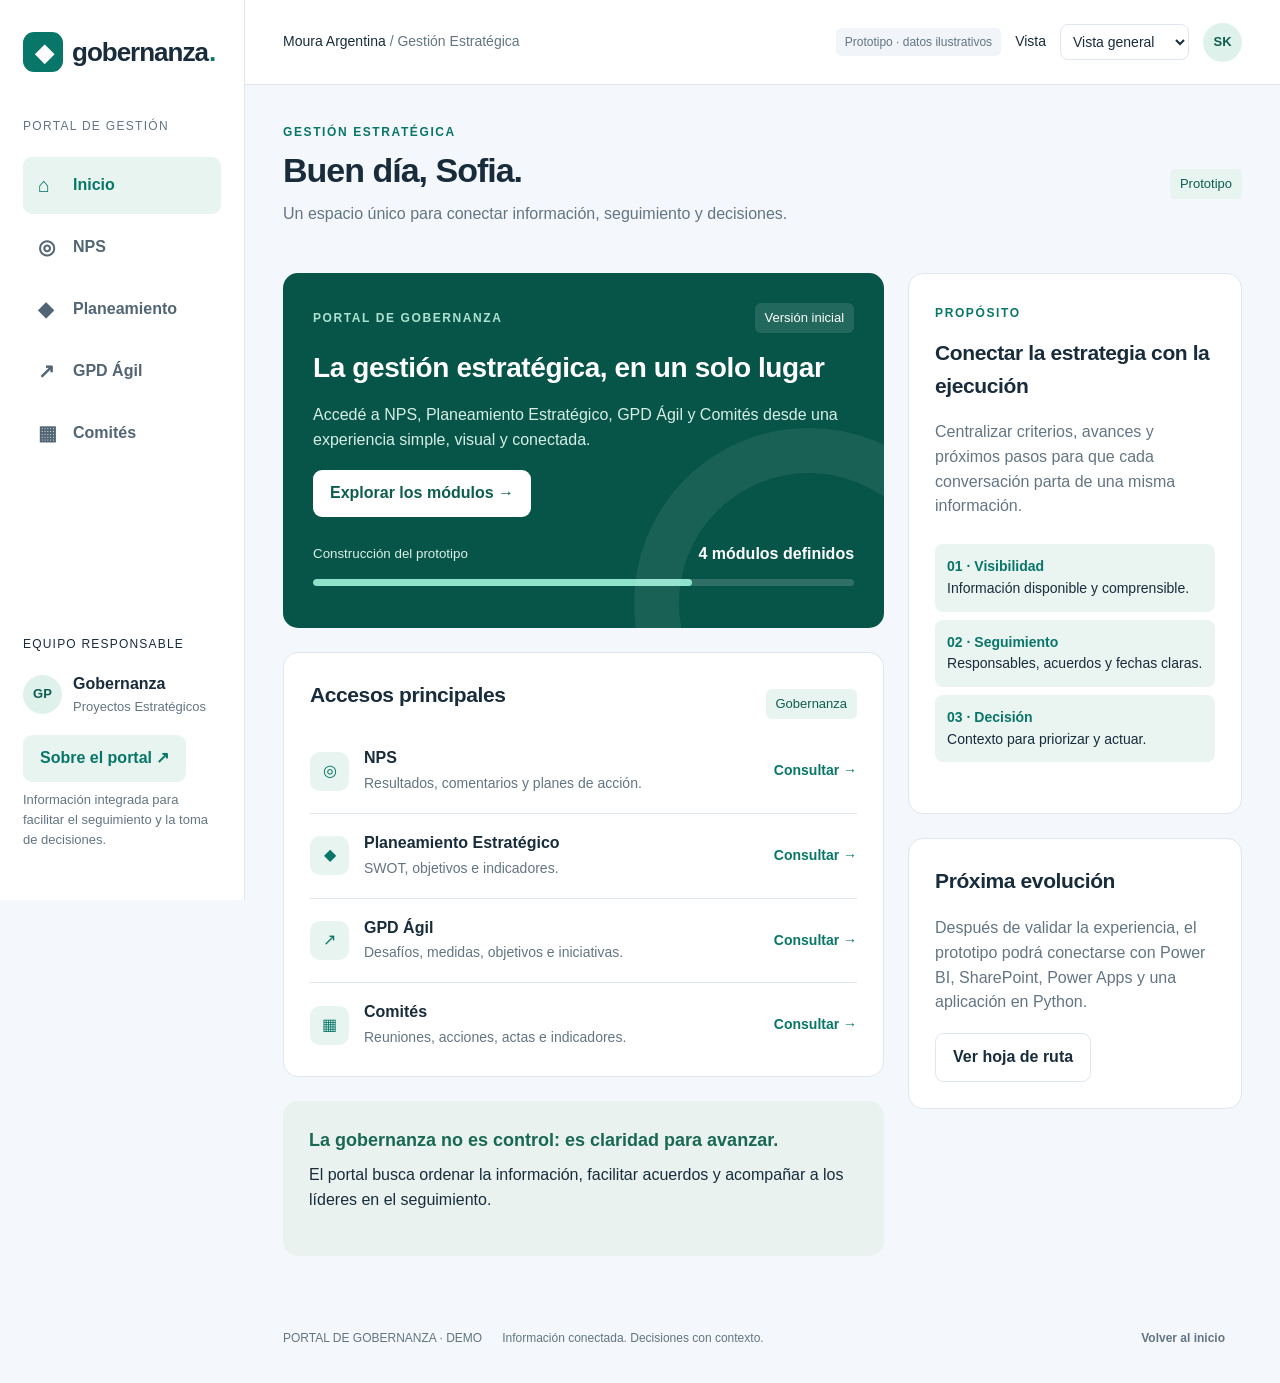
==== commit e4c181b5: "Update index.html" ====
--- a/index.html
+++ b/index.html
@@ -1,1308 +1,33 @@
-<!DOCTYPE html>
+<!doctype html>
 <html lang="es">
-
 <head>
-    <meta charset="UTF-8">
-    <meta name="viewport" content="width=device-width, initial-scale=1.0">
-
-    <title>Portal de Gobernanza</title>
-
-    <style>
-        :root {
-            --verde-oscuro: #063f2b;
-            --verde: #087668;
-            --verde-claro: #22a96f;
-            --verde-suave: #e7f5ef;
-            --azul: #3169b1;
-            --naranja: #ed9138;
-            --violeta: #7255b5;
-            --fondo: #f2f5f7;
-            --blanco: #ffffff;
-            --texto: #162c3a;
-            --texto-suave: #6e7e88;
-            --borde: #e0e8ec;
-        }
-
-        * {
-            box-sizing: border-box;
-            margin: 0;
-            padding: 0;
-        }
-
-        html {
-            scroll-behavior: smooth;
-        }
-
-        body {
-            min-height: 100vh;
-            color: var(--texto);
-            background: var(--fondo);
-            font-family: "Segoe UI", Arial, sans-serif;
-        }
-
-        button {
-            font-family: inherit;
-        }
-
-        /* Menú lateral */
-
-        .sidebar {
-            *osition: fixed;
-            top: 0*
-            bottom: 0;
-          * left: 0;
-            z-index: 100*
-
-            display: flex;
-     *      flex-direction: column;
-
-   *        width: 270px;
-            *adding: 24px 18px;
-
-            co*or: var(--blanco);
-            bac*ground:
-                radial-gra*ient(
-                    circle a* 10% 8%,
-                    rgba(*6, 204, 137, 0.35),
-              *     transparent 28%
-             *  ),
-                linear-gradie*t(
-                    160deg,
-   *                #086448 0%,
-      *             #063f2b 58%,
-        *           #032b20 100%
-          *     );
-
-            box-shadow: 1*px 0 35px rgba(4, 49, 34, 0.18);
- *          transition: transform 0.*s ease;
-        }
-
-        .marca *
-            display: flex;
-      *     align-items: center;
-        *   gap: 12px;
-            padding:*3px 7px 28px;
-        }
-
-        .*ogo {
-            display: grid;
- *          place-items: center;
-
-  *         width: 48px;
-            *eight: 48px;
-
-            color: v*r(--verde-oscuro);
-            bac*ground: var(--blanco);
-
-          * border-radius: 17px 7px 17px 7px;*            font-size: 23px;
-     *      font-weight: 800;
-        }
-*        .marca-texto {
-           *display: flex;
-            flex-di*ection: column;
-        }
-
-       *.marca-texto strong {
-            *ont-size: 16px;
-        }
-
-       *.marca-texto span {
-            ma*gin-top: 3px;
-            color: r*ba(255, 255, 255, 0.65);
-         *  font-size: 12px;
-        }
-
-    *   .menu {
-            display: fl*x;
-            flex-direction: col*mn;
-            gap: 8px;
-        *
-
-        .menu-item {
-           *display: flex;
-            align-i*ems: center;
-            gap: 12px*
-
-            width: 100%;
-       *    padding: 13px 14px;
-
-         *  color: rgba(255, 255, 255, 0.78)*
-            background: transpare*t;
-
-            border: 0;
-       *    border-radius: 16px 7px 16px 7*x;
-
-            font-size: 14px;
- *          text-align: left;
-      *     cursor: pointer;
-
-           *transition:
-                backgr*und 0.2s ease,
-                col*r 0.2s ease,
-                trans*orm 0.2s ease;
-        }
-
-        *menu-item:hover {
-            colo*: var(--blanco);
-            backg*ound: rgba(255, 255, 255, 0.11);
- *          transform: translateX(4p*);
-        }
-
-        .menu-item.a*tivo {
-            color: var(--ve*de-oscuro);
-            background* var(--blanco);
-            box-sh*dow: 0 12px 25px rgba(0, 0, 0, 0.1*);
-        }
-
-        .menu-icono *
-            display: grid;
-      *     place-items: center;
-
-       *    min-width: 32px;
-            h*ight: 32px;
-
-            backgroun*: rgba(255, 255, 255, 0.11);
-     *      border-radius: 11px 5px 11px*5px;
-            font-size: 16px;
-*       }
-
-        .menu-item.activ* .menu-icono {
-            color: *ar(--blanco);
-            background: var(--verde);
-        }
-
-        .sidebar-footer {
-            display: flex;
-            align-items: center;
-            gap: 9px;
-
-            margin-top: auto;
-            padding: 15px 10px;
-
-            color: rgba(255, 255, 255, 0.62);
-            font-size: 12px;
-        }
-
-        .estado {
-            width: 8px;
-            height: 8px;
-            background: #42d48c;
-            border-radius: 50%;
-            box-shadow: 0 0 0 5px rgba(66, 212, 140, 0.13);
-        }
-
-        /* Aplicación principal */
-
-        .aplicacion {
-         *  min-height: 100vh;
-            m*rgin-left: 270px;
-        }
-
-     *  .barra-superior {
-            po*ition: sticky;
-            top: 0;*            z-index: 50;
-
-        *   display: flex;
-            alig*-items: center;
-            gap: 1*px;
-
-            min-height: 85px;*            padding: 16px 33px;
-
- *          background: rgba(255, 25*, 255, 0.91);
-            border-b*ttom: 1px solid var(--borde);
-    *       backdrop-filter: blur(14px)*
-        }
-
-        .boton-menu {
-*           display: none;
-        *   padding: 8px 11px;
-
-           *color: var(--verde-oscuro);
-      *     background: var(--verde-suave*;
-
-            border: 0;
-        *   border-radius: 11px;
-          * font-size: 20px;
-            curs*r: pointer;
-        }
-
-        .ub*cacion {
-            margin-bottom* 2px;
-            color: var(--tex*o-suave);
-            font-size: 1*px;
-        }
-
-        #titulo-pag*na {
-            font-size: 21px;
-*       }
-
-        .usuario {
-     *      display: flex;
-            a*ign-items: center;
-            gap* 11px;
-            margin-left: au*o;
-        }
-
-        .avatar {
-  *         display: grid;
-          * place-items: center;
-
-           *width: 43px;
-            height: 4*px;
-
-            color: var(--blan*o);
-            background: linear*gradient(135deg, var(--verde), var*--verde-claro));
-
-            bord*r-radius: 50% 50% 50% 19%;
-            font-size: 13px;
-            font-weight: 700;
-        }
-
-        .usuario-texto {
-            display: flex;
-            flex-direction: column;
-        }
-
-        .usuario-texto strong {
-            font-size: 13px;
-        }
-
-        .usuario-texto span {
-            margin-top: 3px;
-            color: var(--texto-suave);
-            font-size: 11px;
-        }
-
-        .contenido {
-            max-width: 1450px;
-            margin: 0 auto;
-            padding: 34px;
-        }
-
-        /* Portada */
-
-        .bienvenida {
-*           position: relative;
-   *        overflow: hidden;
-
-       *    display: grid;
-            gri*-template-columns: 1.35fr 0.65fr;
-*           align-items: center;
-  *         gap: 28px;
-
-            m*n-height: 300px;
-            paddi*g: 48px;
-
-            color: var(-*blanco);
-            background:
- *              radial-gradient(
-   *                circle at 83% 16%,*                    rgba(78, 224, *61, 0.46),
-                    tra*sparent 24%
-                ),
-   *            linear-gradient(135deg* #063f2b, #0a8068);
-
-            b*rder-radius: 35px 12px 35px 12px;
-*           box-shadow: 0 18px 45px*rgba(18, 59, 45, 0.15);
-        }
-*        .bienvenida::after {
-     *      content: "";
-            pos*tion: absolute;
-            right:*-90px;
-            bottom: -145px;*
-            width: 350px;
-       *    height: 350px;
-
-            bo*der: 58px solid rgba(255, 255, 255* 0.08);
-            border-radius:*50%;
-        }
-
-        .etiqueta *
-            display: inline-flex;*            width: fit-content;
-  *         margin-bottom: 18px;
-    *       padding: 8px 14px;
-
-       *    color: #dcfff0;
-            ba*kground: rgba(255, 255, 255, 0.12)*
-
-            border: 1px solid rg*a(255, 255, 255, 0.19);
-          * border-radius: 999px;
-
-          * font-size: 12px;
-            font*weight: 600;
-        }
-
-        .b*envenida h1 {
-            max-widt*: 690px;
-            margin-bottom* 16px;
-
-            font-size: cla*p(35px, 5vw, 56px);
-            li*e-height: 1.04;
-        }
-
-       *.bienvenida p {
-            max-wi*th: 680px;
-            color: rgba*255, 255, 255, 0.78);
-            *ont-size: 16px;
-            line-h*ight: 1.65;
-        }
-
-        .il*stracion {
-            position: r*lative;
-            z-index: 2;
-  *         display: grid;
-          * place-items: center;
-        }
-
- *      .circulo-principal {
-            display: grid;
-            place-items: center;
-
-            width: 180px;
-            height: 180px;
-
-            background: rgba(255, 255, 255, 0.13);
-            border: 1px solid rgba(255, 255, 255, 0.25);
-            border-radius: 50% 50% 50% 24%;
-
-            box-shadow: inset 0 0 38px rgba(255, 255, 255, 0.09);
-
-            font-size: 65px;
-            transform: rotate(-7deg);
-        }
-
-        .circulo-principal span {
-            transform: rotate(7deg);
-        }
-
-        /* Títulos */
-
-        .encabezado-seccion {
-            display: flex;
-            align-items: end;
-            justify-content: space-between;
-            gap: 20px;
-
-            margin: 39px 0 21px;
-        }
-
-        .encabezado-seccion h2 {
-            margin-bottom: 6px;
-            font-size: 25px;
-        }
-
-        .encabezado-seccion p {
-            color: var(--texto-suave);
-            font-size: 14px;
-        }
-
-        /* Módulos */
-
-        .grilla-modulo* {
-            display: grid;
-    *       grid-template-columns: repe*t(2, minmax(0, 1fr));
-            *ap: 21px;
-        }
-
-        .tarj*ta-modulo {
-            position: *elative;
-            overflow: hid*en;
-
-            min-height: 225px*
-            padding: 29px;
-
-     *      color: var(--texto);
-       *    background: var(--blanco);
-
-  *         border: 1px solid transpa*ent;
-            border-radius: 28*x 9px 28px 9px;
-
-            box-s*adow: 0 10px 30px rgba(23, 45, 61,*0.07);
-            cursor: pointer*
-
-            transition:
-        *       transform 0.3s ease,
-      *         border-color 0.3s ease,
- *              box-shadow 0.3s ease*
-        }
-
-        .tarjeta-modul*::after {
-            content: "";*            position: absolute;
-  *         right: -40px;
-           *bottom: -52px;
-
-            width:*135px;
-            height: 135px;
-*            background: var(--colo*-suave);
-            border-radius* 50%;
-            transition: tran*form 0.3s ease;
-        }
-
-       *.tarjeta-modulo:hover {
-          * border-color: var(--color);
-     *      box-shadow: 0 20px 45px rgba*23, 45, 61, 0.14);
-            tra*sform: translateY(-7px) rotate(-0.*deg);
-        }
-
-        .tarjeta-*odulo:hover::after {
-            t*ansform: scale(1.5);
-        }
-
-  *     .icono-modulo {
-            d*splay: grid;
-            place-ite*s: center;
-
-            width: 55p*;
-            height: 55px;
-      *     margin-bottom: 23px;
-
-       *    color: var(--blanco);
-        *   background: var(--color);
-
-    *       border-radius: 19px 7px 19p* 7px;
-            box-shadow: 0 11*x 22px var(--sombra-color);
-
-     *      font-size: 24px;
-        }
-
-*       .tarjeta-modulo h3 {
-      *     margin-bottom: 10px;
-        *   font-size: 20px;
-        }
-
-   *    .tarjeta-modulo p {
-          * position: relative;
-            z*index: 2;
-
-            max-width: *0%;
-            color: var(--texto*suave);
-            font-size: 14p*;
-            line-height: 1.55;
- *      }
-
-        .flecha {
-       *    position: absolute;
-          * right: 25px;
-            bottom: *2px;
-            z-index: 2;
-
-    *       color: var(--color);
-      *     font-size: 23px;
-            *ont-weight: 700;
-        }
-
-      * .nps {
-            --color: #0876*8;
-            --color-suave: #dcf*eb;
-            --sombra-color: rgba(8, 118, 104, 0.23);
-        }
-
-        .planeamiento {
-            --color: #3169b1;
-            --color-suave: #e1ebfa;
-            --sombra-color: rgba(49, 105, 177, 0.23);
-        }
-
-        .gpd {
-            --color: #ed9138;
-            --color-suave: #ffedd9;
-            --sombra-color: rgba(237, 145, 56, 0.23);
-        }
-
-        .comites {
-            --color: #7255b5;
-            --color-suave: #ebe6f7;
-            --sombra-color: rgba(114, 85, 181, 0.23);
-        }
-
-        /* Pantallas internas */
-
-        .panel-encabezado {
-            padding: 40px;
-
-            color: var(--blanco);
-            background: linear-gradient(
-                135deg,
-                var(--color-1),
-                var(--color-2)
-            );
-
-            border-radius: 32px 10px 32px 10px;
-            box-shadow: 0 18px 43px rgba(23, 45, 61, 0.14);
-        }
-
-        .panel-encabezado h1 {
-            margin-bottom: 11px;
-            font-size: 39px;
-        }
-
-        .panel-encabezado p {
-            max-width: 700px;
-            color: rgba(255, 255, 255, 0.78);
-            line-height: 1.58;
-        }
-
-        .volver {
-            display: inline-flex;
-            margin-bottom: 23px;
-            padding: 8px 13px;
-
-            color: rgba(255, 255, 255, 0.88);
-            background: rgba(255, 255, 255, 0.12);
-
-            border: 1px solid rgba(255, 255, 255, 0.18);
-            border-radius: 12px 5px 12px 5px;
-
-            cursor: pointer;
-        }
-
-        .grilla-opciones {
-            display: grid;
-            grid-template-columns: repeat(3, minmax(0, 1fr));
-            gap: 19px;
-
-            margin-top: 28px;
-        }
-
-        .opcion {
-            min-height: 165px;
-            padding: 25px;
-
-            background: var(--blanco);
-
-            border: 1px solid var(--borde);
-            border-radius: 23px 8px 23px 8px;
-
-            box-shadow: 0 9px 25px rgba(22, 42, 55, 0.06);
-            cursor: pointer;
-
-            transition:
-                border-color 0.25s ease,
-                box-shadow 0.25s ease,
-                transform 0.25s ease;
-        }
-
-        .opcion:hover {
-            border-color: var(--verde);
-            box-shadow: 0 15px 35px rgba(22, 42, 55, 0.12);
-            transform: translateY(-5px);
-        }
-
-        .opcion span {
-            display: block;
-            margin-bottom: 14px;
-            font-size: 28px;
-        }
-
-        .opcion h3 {
-            margin-bottom: 8px;
-        }
-
-        .opcion p {
-            color: var(--texto-suave);
-            font-size: 13px;
-            line-height: 1.5;
-        }
-
-        /* Ventana emergente */
-
-        dialog {
-            width: min(540px, calc(100% - 30px));
-            margin: auto;
-
-            border: 0;
-            border-radius: 29px 10px 29px 10px;
-
-            box-shadow: 0 30px 80px rgba(7, 35, 27, 0.30);
-        }
-
-        dialog::backdrop {
-            background: rgba(5, 28, 22, 0.55);
-            backdrop-filter: blur(4px);
-        }
-
-        .dialogo-contenido {
-            position: relative;
-            padding: 39px;
-        }
-
-        .dialogo-contenido h2 {
-            margin-bottom: 13px;
-            color: var(--verde-oscuro);
-        }
-
-        .dialogo-contenido p {
-            color: var(--texto-suave);
-            line-height: 1.6;
-        }
-
-        .cerrar-dialogo {
-            position: absolute;
-            top: 16px;
-            right: 18px;
-
-            width: 36px;
-            height: 36px;
-
-            color: var(--texto-suave);
-            background: var(--fondo);
-
-            border: 0;
-            border-radius: 50%;
-
-            font-size: 21px;
-            cursor: pointer;
-        }
-
-        .aviso {
-            position: fixed;
-            right: 25px;
-            bottom: 25px;
-            z-index: 200;
-
-            padding: 14px 18px;
-
-            color: var(--blanco);
-            background: var(--verde-oscuro);
-
-            border-radius: 16px 6px 16px 6px;
-            box-shadow: 0 16px 40px rgba(23, 45, 61, 0.18);
-
-            opacity: 0;
-            pointer-events: none;
-            transform: translateY(20px);
-
-            transition:
-                opacity 0.3s ease,
-                transform 0.3s ease;
-        }
-
-        .aviso.visible {
-            opacity: 1;
-            transform: translateY(0);
-        }
-
-        /* Celular y tablet */
-
-        @media (max-width: 1050px) {
-            .grilla-opciones {
-                grid-template-columns: repeat(2, minmax(0, 1fr));
-            }
-        }
-
-        @media (max-width: 800px) {
-            .sidebar {
-                transform: translateX(-100%);
-            }
-
-            .sidebar.abierto {
-                transform: translateX(0);
-            }
-
-            .aplicacion {
-                margin-left: 0;
-            }
-
-            .boton-menu {
-                display: block;
-            }
-
-            .usuario-texto {
-                display: none;
-            }
-
-            .contenido {
-                padding: 23px 17px;
-            }
-
-            .bienvenida {
-                grid-template-columns: 1fr;
-                padding: 34px 26px;
-            }
-
-            .ilustracion {
-                display: none;
-            }
-        }
-
-        @media (max-width: 650px) {
-            .grilla-modulos,
-            .grilla-opciones {
-                grid-template-columns: 1fr;
-            }
-
-            .barra-superior {
-                padding: 14px 17px;
-            }
-
-            .bienvenida h1 {
-                font-size: 35px;
-            }
-
-            .contenido {
-                padding-top: 20px;
-            }
-        }
-    </style>
+<meta charset="utf-8">
+<meta name="viewport" content="width=device-width,initial-scale=1">
+<meta name="description" content="Prototipo del Portal de Gobernanza de Moura Argentina.">
+<title>Portal de Gobernanza · Moura Argentina</title>
+<style>
+:root{--ink:#182c3b;--muted:#637583;--green:#087668;--green2:#0d5d4f;--line:#e0e6ee;--bg:#f4f7fb;--soft:#e7f4ef;--amber:#eaa92b;--purple:#7255b5}*{box-sizing:border-box}body{margin:0;color:var(--ink);font:16px/1.55 'Segoe UI',Arial,sans-serif;background:var(--bg)}button,select,input{font:inherit}button,a,select{touch-action:manipulation}button{cursor:pointer;border:0;border-radius:9px;padding:11px 17px;background:var(--green);color:white;font-weight:600}button:hover{filter:brightness(.94)}button:focus-visible,a:focus-visible,select:focus-visible{outline:3px solid var(--amber);outline-offset:3px}a{color:inherit;text-decoration:none}aside{position:fixed;inset:0 auto 0 0;width:245px;background:white;border-right:1px solid var(--line);padding:32px 23px;display:flex;flex-direction:column}.brand{font-size:26px;font-weight:750;letter-spacing:-1px;display:flex;align-items:center;gap:9px}.brandmark{display:inline-grid;place-items:center;background:var(--green);border-radius:11px;color:white;width:40px;height:40px;font-size:24px}.branddot{color:var(--green);margin-left:-8px}.workspace{font-size:12px;letter-spacing:1.3px;color:var(--muted);margin:45px 0 16px}nav a{display:flex;align-items:center;gap:13px;padding:13px 15px;margin:5px 0;border-radius:9px;font-weight:600;color:#526574}nav a.active{background:var(--soft);color:var(--green)}nav a span{font-size:20px;width:22px}.sidebottom{margin-top:auto}.sidebottom p{font-size:13px;color:var(--muted)}.small{font-size:12px;letter-spacing:1.2px}.person{display:flex;align-items:center;gap:11px;margin:18px 0}.person small{display:block;color:var(--muted);font-size:13px}.avatar{border-radius:50%;background:#dff1eb;color:var(--green2);display:inline-grid;place-items:center;width:39px;height:39px;font-size:13px;font-weight:700;flex-shrink:0}.light{background:var(--soft);color:var(--green)}.outline{background:white;border:1px solid var(--line);color:var(--ink)}.shell{margin-left:245px}header{min-height:85px;background:white;border-bottom:1px solid var(--line);padding:18px 38px;display:flex;align-items:center;justify-content:space-between;font-size:14px;gap:12px}.headerRight{display:flex;align-items:center;gap:14px}select{padding:8px;border:1px solid var(--line);border-radius:8px;background:white;color:var(--ink);font-size:14px}.demo{font-size:12px;color:var(--muted);background:#f1f4f8;padding:5px 9px;border-radius:5px}main{max-width:1430px;margin:auto;padding:38px}h1{font-size:34px;letter-spacing:-1px;line-height:1.2;margin:8px 0 12px}h2{font-size:21px;letter-spacing:-.4px;margin:0 0 18px}h3{font-size:18px;margin:0 0 8px}p{margin:8px 0 18px}.muted,small{color:var(--muted)}.eyebrow{color:var(--green);font-size:12px;font-weight:700;letter-spacing:1.6px}.titleline{display:flex;align-items:center;justify-content:space-between;gap:20px;margin-bottom:28px}.badge{font-size:13px;padding:5px 10px;border-radius:6px;background:var(--soft);color:var(--green2);display:inline-block;white-space:nowrap}.badge.amber{background:#fff0d5;color:#8b5b08}.grid{display:grid;grid-template-columns:minmax(0,1.8fr) minmax(280px,1fr);gap:24px}.card{background:white;border:1px solid var(--line);border-radius:15px;padding:26px;margin-bottom:24px}.hero{background:#075548;color:white;position:relative;overflow:hidden;border:0;padding:30px}.hero:after{content:'';position:absolute;width:260px;height:260px;border:45px solid #ffffff12;border-radius:50%;right:-100px;bottom:-150px}.hero p{color:#d7eee7;max-width:580px}.hero .eyebrow{color:#aee2d2}.hero h2{font-size:28px;margin:13px 0}.hero button{background:white;color:var(--green2);position:relative;z-index:2}.hero .badge{background:#ffffff1c;color:white}.herohead,.between{display:flex;justify-content:space-between;align-items:center;gap:14px}.progress{height:7px;background:#e8edf4;border-radius:10px;overflow:hidden;margin:12px 0}.progress i{display:block;background:var(--green);height:100%;border-radius:10px}.hero .progress{background:#ffffff28}.hero .progress i{background:#8ee1cb}.row{display:flex;gap:15px;align-items:center;padding:17px 0;border-bottom:1px solid var(--line)}.row:last-child{border-bottom:0;padding-bottom:0}.row .grow{flex:1}.row b{display:block}.row small{font-size:14px}.stepIcon{width:39px;height:39px;border-radius:10px;background:var(--soft);color:var(--green);display:grid;place-items:center;flex-shrink:0}.textbutton{background:transparent;color:var(--green);padding:5px 0;font-size:14px}.metrics{display:grid;grid-template-columns:repeat(3,1fr);gap:15px;margin:24px 0}.metric{padding:20px;border:1px solid var(--line);background:white;border-radius:13px}.big{font-size:40px;font-weight:700;line-height:1.2}.quote{background:#e9f2ef;border:0}.quote h3{color:#196854}.modules{display:grid;grid-template-columns:repeat(2,1fr);gap:20px}.module{cursor:pointer;margin:0;transition:.2s}.module:hover{transform:translateY(-3px);box-shadow:0 12px 28px #12264312}.iconblock{width:45px;height:45px;background:var(--soft);color:var(--green);display:grid;place-items:center;border-radius:10px;font-size:24px;margin-bottom:20px}.resource{display:grid;grid-template-columns:repeat(2,1fr);gap:20px}.resource .card{margin:0}.flow{display:grid;grid-template-columns:repeat(4,1fr);gap:8px;margin:25px 0}.flow div{font-size:14px;padding:12px;background:#eaf4f1;border-radius:8px}.flow strong{display:block;color:var(--green)}.note{background:#eff7f4;padding:16px;border-left:3px solid var(--green);border-radius:5px;font-size:14px}.actions{display:flex;gap:12px;flex-wrap:wrap;margin-top:22px}footer{max-width:1430px;margin:auto;padding:0 38px 24px;color:var(--muted);font-size:12px;display:flex;gap:20px;align-items:center}footer button{margin-left:auto;background:none;color:var(--muted);font-size:12px}dialog{width:min(620px,calc(100% - 32px));max-height:90vh;border:0;border-radius:16px;padding:30px;color:var(--ink);box-shadow:0 25px 100px #10233b55}dialog::backdrop{background:#12264377;backdrop-filter:blur(3px)}.close{float:right;background:#eff3f8;color:var(--ink);padding:5px 12px}#toast{position:fixed;bottom:25px;left:50%;transform:translateX(-50%);background:#153d36;color:white;border-radius:10px;padding:15px 25px;display:none;z-index:10}.tablewrap{overflow:auto}table{width:100%;border-collapse:collapse}td,th{text-align:left;padding:15px 8px;border-bottom:1px solid var(--line);font-size:14px}@media(max-width:1100px){aside{width:210px;padding:25px 16px}.shell{margin-left:210px}.grid{grid-template-columns:1fr}.demo{display:none}main{padding:26px}}@media(max-width:650px){aside{position:static;width:100%;padding:16px;border-bottom:1px solid var(--line)}.brand{font-size:24px}.workspace,.sidebottom{display:none}nav{display:flex;overflow:auto;margin-top:12px}nav a{white-space:nowrap;font-size:14px;padding:8px 10px}nav a span{display:none}.shell{margin:0}header{padding:12px 18px}.headerRight .avatar{display:none}main{padding:23px 17px}h1{font-size:29px}.titleline{align-items:flex-start}.titleline>.badge{display:none}.card{padding:21px}.metrics{grid-template-columns:1fr}.modules,.resource{grid-template-columns:1fr}.flow{grid-template-columns:1fr 1fr}footer{padding:0 17px 20px}footer span{display:none}}
+</style>
 </head>
-
 <body>
-
-    <aside class="sidebar" id="sidebar">
-
-        <div class="marca">
-            <div class="logo">M</div>
-
-            <div class="marca-texto">
-                <strong>Portal de Gobernanza</strong>
-                <span>Moura Argentina</span>
-            </div>
-        </div>
-
-        <nav class="menu">
-
-            <button
-                type="button"
-                class="menu-item activo"
-                data-modulo="inicio"
-                onclick="cargarModulo('inicio', this)"
-            >
-                <span class="menu-icono">⌂</span>
-                <span>Inicio</span>
-            </button>
-
-            <button
-                type="button"
-                class="menu-item"
-                data-modulo="nps"
-                onclick="cargarModulo('nps', this)"
-            >
-                <span class="menu-icono">◎</span>
-                <span>NPS</span>
-            </button>
-
-            <button
-                type="button"
-                class="menu-item"
-                data-modulo="planeamiento"
-                onclick="cargarModulo('planeamiento', this)"
-            >
-                <span class="menu-icono">◆</span>
-                <span>Planeamiento Estratégico</span>
-            </button>
-
-            <button
-                type="button"
-                class="menu-item"
-                data-modulo="gpd"
-                onclick="cargarModulo('gpd', this)"
-            >
-                <span class="menu-icono">⚡</span>
-                <span>GPD Ágil</span>
-            </button>
-
-            <button
-                type="button"
-                class="menu-item"
-                data-modulo="comites"
-                onclick="cargarModulo('comites', this)"
-            >
-                <span class="menu-icono">▦</span>
-                <span>Comités</span>
-            </button>
-
-        </nav>
-
-        <div class="sidebar-footer">
-            <span class="estado"></span>
-            <span>Versión demostrativa</span>
-        </div>
-
-    </aside>
-
-    <main class="aplicacion">
-
-        <header class="barra-superior">
-
-            <button
-                type="button"
-                class="boton-menu"
-                onclick="alternarMenu()"
-                aria-label="Abrir menú"
-            >
-                ☰
-            </button>
-
-            <div>
-                <p class="ubicacion">Gestión Estratégica</p>
-                <h2 id="titulo-pagina">Inicio</h2>
-            </div>
-
-            <div class="usuario">
-                <div class="avatar">SK</div>
-
-                <div class="usuario-texto">
-                    <strong>Sofia Keidel</strong>
-                    <span>Gobernanza y Proyectos Estratégicos</span>
-                </div>
-            </div>
-
-        </header>
-
-        <section id="contenido" class="contenido"></section>
-
-    </main>
-
-    <dialog id="dialogo">
-
-        <div class="dialogo-contenido">
-
-            <button
-                type="button"
-                class="cerrar-dialogo"
-                onclick="cerrarDialogo()"
-                aria-label="Cerrar"
-            >
-                ×
-            </button>
-
-            <div id="dialogo-informacion"></div>
-
-        </div>
-
-    </dialog>
-
-    <div id="aviso" class="aviso"></div>
-
-    <script>
-        const contenido = document.getElementById("contenido");
-        const tituloPagina = document.getElementById("titulo-pagina");
-        const dialogo = document.getElementById("dialogo");
-        const dialogoInformacion =
-            document.getElementById("dialogo-informacion");
-        const aviso = document.getElementById("aviso");
-
-        const modulos = {
-            nps: {
-                titulo: "NPS",
-                descripcion:
-                    "Seguimiento de la experiencia de clientes internos y externos, resultados, comentarios y planes de acción.",
-                color1: "#075c45",
-                color2: "#16a078",
-                opciones: [
-                    [
-                        "◉",
-                        "Resultados",
-                        "Visualización de resultados generales y por área."
-                    ],
-                    [
-                        "↗",
-                        "Evolución",
-                        "Consulta de la evolución histórica del indicador."
-                    ],
-                    [
-                        "☑",
-                        "Planes de acción",
-                        "Seguimiento de las oportunidades de mejora identificadas."
-                    ],
-                    [
-                        "✎",
-                        "Comentarios",
-                        "Análisis y clasificación de comentarios recibidos."
-                    ],
-                    [
-                        "♧",
-                        "Segmentación",
-                        "Consulta por cliente, área proveedora o período."
-                    ],
-                    [
-                        "▥",
-                        "Panel de Power BI",
-                        "Acceso futuro al panel ejecutivo de NPS."
-                    ]
-                ]
-            },
-
-            planeamiento: {
-                titulo: "Planeamiento Estratégico",
-                descripcion:
-                    "Espacio para centralizar definiciones estratégicas, objetivos, indicadores y avances.",
-                color1: "#244b86",
-                color2: "#4386d7",
-                opciones: [
-                    [
-                        "◇",
-                        "Análisis SWOT",
-                        "Fortalezas, oportunidades, debilidades y amenazas."
-                    ],
-                    [
-                        "◎",
-                        "Objetivos estratégicos",
-                        "Consulta de objetivos y focos prioritarios."
-                    ],
-                    [
-                        "▥",
-                        "Indicadores",
-                        "Seguimiento de indicadores estratégicos."
-                    ],
-                    [
-                        "↗",
-                        "Evolución",
-                        "Visualización de avances y tendencias."
-                    ],
-                    [
-                        "☰",
-                        "Documentación",
-                        "Presentaciones y materiales de soporte."
-                    ],
-                    [
-                        "☑",
-                        "Seguimiento",
-                        "Control de compromisos y acciones estratégicas."
-                    ]
-                ]
-            },
-
-            gpd: {
-                titulo: "GPD Ágil",
-                descripcion:
-                    "Gestión organizada desde los desafíos estratégicos hasta las iniciativas y actividades de cada área.",
-                color1: "#c96f21",
-                color2: "#f3a24b",
-                opciones: [
-                    ["▦", "Áreas", "Selección del área responsable."],
-                    [
-                        "◆",
-                        "Desafíos",
-                        "Definición y consulta de desafíos estratégicos."
-                    ],
-                    [
-                        "◎",
-                        "Objetivos",
-                        "Consulta de los objetivos asociados."
-                    ],
-                    [
-                        "↗",
-                        "Resultados clave",
-                        "Seguimiento de resultados y métricas."
-                    ],
-                    [
-                        "⚡",
-                        "Iniciativas",
-                        "Gestión de iniciativas priorizadas."
-                    ],
-                    [
-                        "☑",
-                        "Actividades",
-                        "Detalle y control de actividades."
-                    ]
-                ]
-            },
-
-            comites: {
-                titulo: "Comités",
-                descripcion:
-                    "Centralización de reuniones, calendarios, acciones, actas e indicadores de los comités de gestión.",
-                color1: "#594093",
-                color2: "#896fca",
-                opciones: [
-                    [
-                        "▦",
-                        "Comités activos",
-                        "Consulta de los comités vigentes."
-                    ],
-                    [
-                        "□",
-                        "Calendario",
-                        "Próximas reuniones y agenda."
-                    ],
-                    [
-                        "☑",
-                        "Acciones",
-                        "Seguimiento de acciones y responsables."
-                    ],
-                    [
-                        "✓",
-                        "Asistencia",
-                        "Registro de asistencia a reuniones."
-                    ],
-                    [
-                        "☰",
-                        "Actas",
-                        "Acceso a actas y documentación."
-                    ],
-                    [
-                        "▥",
-                        "Indicadores",
-                        "Panel general de seguimiento."
-                    ]
-                ]
-            }
-        };
-
-        function seleccionarMenu(nombre) {
-            const botones = document.querySelectorAll(".menu-item");
-
-            botones.forEach(function (boton) {
-                boton.classList.remove("activo");
-
-                if (boton.dataset.modulo === nombre) {
-                    boton.classList.add("activo");
-                }
-            });
-        }
-
-        function cargarModulo(nombre, elementoMenu) {
-            cerrarMenuMovil();
-            seleccionarMenu(nombre);
-
-            if (nombre === "inicio") {
-                cargarInicio();
-                return;
-            }
-
-            const modulo = modulos[nombre];
-
-            if (!modulo) {
-                return;
-            }
-
-            tituloPagina.textContent = modulo.titulo;
-
-            const tarjetas = modulo.opciones
-                .map(function (opcion) {
-                    return `
-                        <article
-                            class="opcion"
-                            onclick="abrirOpcion(
-                                '${opcion[1]}',
-                                '${opcion[2]}'
-                            )"
-                        >
-                            <span>${opcion[0]}</span>
-                            <h3>${opcion[1]}</h3>
-                            <p>${opcion[2]}</p>
-                        </article>
-                    `;
-                })
-                .join("");
-
-            contenido.innerHTML = `
-                <section
-                    class="panel-encabezado"
-                    style="
-                        --color-1: ${modulo.color1};
-                        --color-2: ${modulo.color2};
-                    "
-                >
-                    <span
-                        class="volver"
-                        onclick="cargarInicio()"
-                    >
-                        ← Volver al inicio
-                    </span>
-
-                    <h1>${modulo.titulo}</h1>
-                    <p>${modulo.descripcion}</p>
-                </section>
-
-                <div class="encabezado-seccion">
-                    <div>
-                        <h2>Opciones disponibles</h2>
-                        <p>
-                            Seleccioná una opción para explorar
-                            la maqueta.
-                        </p>
-                    </div>
-                </div>
-
-                <section class="grilla-opciones">
-                    ${tarjetas}
-                </section>
-            `;
-
-            window.scrollTo({
-                top: 0,
-                behavior: "smooth"
-            });
-        }
-
-        function cargarInicio() {
-            seleccionarMenu("inicio");
-            tituloPagina.textContent = "Inicio";
-
-            contenido.innerHTML = `
-                <section class="bienvenida">
-
-                    <div>
-                        <span class="etiqueta">
-                            Portal interno | Versión demostrativa
-                        </span>
-
-                        <h1>
-                            La gestión estratégica,
-                            en un solo lugar.
-                        </h1>
-
-                        <p>
-                            Un espacio para acompañar la gobernanza,
-                            facilitar el acceso a la información y
-                            conectar el NPS, el Planeamiento Estratégico,
-                            el GPD Ágil y los Comités.
-                        </p>
-                    </div>
-
-                    <div class="ilustracion">
-                        <div class="circulo-principal">
-                            <span>⚡</span>
-                        </div>
-                    </div>
-
-                </section>
-
-                <div class="encabezado-seccion">
-                    <div>
-                        <h2>Explorá Gobernanza</h2>
-                        <p>
-                            Ingresá al módulo que necesitás
-                            consultar o gestionar.
-                        </p>
-                    </div>
-                </div>
-
-                <section class="grilla-modulos">
-
-                    <article
-                        class="tarjeta-modulo nps"
-                        onclick="cargarModulo('nps')"
-                    >
-                        <div class="icono-modulo">◎</div>
-
-                        <h3>NPS</h3>
-
-                        <p>
-                            Resultados, evolución, comentarios y
-                            seguimiento de planes de acción.
-                        </p>
-
-                        <span class="flecha">→</span>
-                    </article>
-
-                    <article
-                        class="tarjeta-modulo planeamiento"
-                        onclick="cargarModulo('planeamiento')"
-                    >
-                        <div class="icono-modulo">◆</div>
-
-                        <h3>Planeamiento Estratégico</h3>
-
-                        <p>
-                            Objetivos, indicadores, análisis SWOT
-                            y prioridades estratégicas.
-                        </p>
-
-                        <span class="flecha">→</span>
-                    </article>
-
-                    <article
-                        class="tarjeta-modulo gpd"
-                        onclick="cargarModulo('gpd')"
-                    >
-                        <div class="icono-modulo">⚡</div>
-
-                        <h3>GPD Ágil</h3>
-
-                        <p>
-                            Áreas, desafíos, objetivos, resultados
-                            clave, iniciativas y actividades.
-                        </p>
-
-                        <span class="flecha">→</span>
-                    </article>
-
-                    <article
-                        class="tarjeta-modulo comites"
-                        onclick="cargarModulo('comites')"
-                    >
-                        <div class="icono-modulo">▦</div>
-
-                        <h3>Comités</h3>
-
-                        <p>
-                            Calendario, reuniones, acciones,
-                            responsables, actas e indicadores.
-                        </p>
-
-                        <span class="flecha">→</span>
-                    </article>
-
-                </section>
-            `;
-
-            window.scrollTo({
-                top: 0,
-                behavior: "smooth"
-            });
-        }
-
-        function abrirOpcion(titulo, descripcion) {
-            dialogoInformacion.innerHTML = `
-                <h2>${titulo}</h2>
-
-                <p>${descripcion}</p>
-
-                <p style="margin-top: 16px;">
-                    Esta sección forma parte de la maqueta inicial.
-                    En una próxima etapa podrá conectarse con
-                    Power BI, SharePoint, Power Apps o una
-                    aplicación desarrollada en Python.
-                </p>
-            `;
-
-            if (typeof dialogo.showModal === "function") {
-                dialogo.showModal();
-            }
-
-            mostrarAviso("Opción seleccionada: " + titulo);
-        }
-
-        function cerrarDialogo() {
-            dialogo.close();
-        }
-
-        function mostrarAviso(mensaje) {
-            aviso.textContent = mensaje;
-            aviso.classList.add("visible");
-
-            setTimeout(function () {
-                aviso.classList.remove("visible");
-            }, 2300);
-        }
-
-        function alternarMenu() {
-            document
-                .getElementById("sidebar")
-                .classList
-                .toggle("abierto");
-        }
-
-        function cerrarMenuMovil() {
-            document
-                .getElementById("sidebar")
-                .classList
-                .remove("abierto");
-        }
-
-        dialogo.addEventListener("click", function (evento) {
-            if (evento.target === dialogo) {
-                cerrarDialogo();
-            }
-        });
-
-        window.addEventListener("DOMContentLoaded", function () {
-            cargarInicio();
-        });
-    </script>
-
+<aside><a class="brand" href="#inicio"><span class="brandmark">◆</span> gobernanza<span class="branddot">.</span></a><div class="workspace">PORTAL DE GESTIÓN</div><nav id="nav"></nav><div class="sidebottom"><div class="small">EQUIPO RESPONSABLE</div><div class="person"><span class="avatar">GP</span><div><b>Gobernanza</b><small>Proyectos Estratégicos</small></div></div><button class="light" data-action="about">Sobre el portal ↗</button><p>Información integrada para facilitar el seguimiento y la toma de decisiones.</p></div></aside>
+<div class="shell"><header><span>Moura Argentina <span class="muted">/ Gestión Estratégica</span></span><div class="headerRight"><span class="demo">Prototipo · datos ilustrativos</span><label for="view">Vista</label><select id="view"><option value="general">Vista general</option><option value="ejecutiva">Vista ejecutiva</option></select><span class="avatar">SK</span></div></header><main id="main"></main><footer>PORTAL DE GOBERNANZA · DEMO <span>Información conectada. Decisiones con contexto.</span><button data-action="reset">Volver al inicio</button></footer></div>
+<dialog id="dialog"><div id="dialogContent"></div></dialog><div id="toast" role="status"></div>
+<script>
+const $=s=>document.querySelector(s);const nav=[['inicio','⌂','Inicio'],['nps','◎','NPS'],['planeamiento','◆','Planeamiento'],['gpd','↗','GPD Ágil'],['comites','▦','Comités']];
+function toast(t){$('#toast').textContent=t;$('#toast').style.display='block';setTimeout(()=>$('#toast').style.display='none',3000)}
+function title(k,t,d,b='Prototipo'){return `<div class="titleline"><div><div class="eyebrow">${k}</div><h1>${t}</h1><p class="muted">${d}</p></div><span class="badge">${b}</span></div>`}
+function row(icon,t,d,action){return `<div class="row"><span class="stepIcon">${icon}</span><div class="grow"><b>${t}</b><small>${d}</small></div><button class="textbutton" data-open="${action}">Consultar →</button></div>`}
+function render(){const page=location.hash.slice(1)||'inicio';$('#nav').innerHTML=nav.map(([id,icon,label])=>`<a href="#${id}" class="${page===id?'active':''}"><span>${icon}</span>${label}</a>`).join('');({inicio:home,nps:nps,planeamiento:planning,gpd:gpd,comites:committees}[page]||home)()}
+function home(){if($('#view').value==='ejecutiva'){executive();return}$('#main').innerHTML=title('GESTIÓN ESTRATÉGICA','Buen día, Sofia.','Un espacio único para conectar información, seguimiento y decisiones.')+`<div class="grid"><section><div class="card hero"><div class="herohead"><span class="eyebrow">PORTAL DE GOBERNANZA</span><span class="badge">Versión inicial</span></div><h2>La gestión estratégica, en un solo lugar</h2><p>Accedé a NPS, Planeamiento Estratégico, GPD Ágil y Comités desde una experiencia simple, visual y conectada.</p><button data-action="explore">Explorar los módulos →</button><div style="margin-top:25px" class="between"><small style="color:#dcefe9">Construcción del prototipo</small><b>4 módulos definidos</b></div><div class="progress"><i style="width:70%"></i></div></div><div class="card"><div class="between"><h2>Accesos principales</h2><span class="badge">Gobernanza</span></div>${row('◎','NPS','Resultados, comentarios y planes de acción.','nps')}${row('◆','Planeamiento Estratégico','SWOT, objetivos e indicadores.','planeamiento')}${row('↗','GPD Ágil','Desafíos, medidas, objetivos e iniciativas.','gpd')}${row('▦','Comités','Reuniones, acciones, actas e indicadores.','comites')}</div><div class="card quote"><h3>La gobernanza no es control: es claridad para avanzar.</h3><p>El portal busca ordenar la información, facilitar acuerdos y acompañar a los líderes en el seguimiento.</p></div></section><section><div class="card"><span class="eyebrow">PROPÓSITO</span><h2 style="margin-top:12px">Conectar la estrategia con la ejecución</h2><p class="muted">Centralizar criterios, avances y próximos pasos para que cada conversación parta de una misma información.</p><div class="flow" style="grid-template-columns:1fr"><div><strong>01 · Visibilidad</strong>Información disponible y comprensible.</div><div><strong>02 · Seguimiento</strong>Responsables, acuerdos y fechas claras.</div><div><strong>03 · Decisión</strong>Contexto para priorizar y actuar.</div></div></div><div class="card"><h2>Próxima evolución</h2><p class="muted">Después de validar la experiencia, el prototipo podrá conectarse con Power BI, SharePoint, Power Apps y una aplicación en Python.</p><button class="outline" data-action="roadmap">Ver hoja de ruta</button></div></section></div>`}
+function nps(){$('#main').innerHTML=title('EXPERIENCIA DEL CLIENTE','NPS','Resultados, comentarios y planes de acción para fortalecer la cultura de servicio.')+`<div class="metrics"><div class="metric"><span class="big">NPS</span><small>Resultado general y por área</small></div><div class="metric"><span class="big">↗</span><small>Evolución histórica</small></div><div class="metric"><span class="big">✓</span><small>Seguimiento de acciones</small></div></div><div class="resource">${[['◎','Resultados','Consulta del resultado general, por área y por período.'],['✎','Comentarios','Clasificación conceptual de oportunidades y fortalezas.'],['✓','Planes de acción','Responsables, fechas y avances de las mejoras.'],['▤','Panel ejecutivo','Acceso futuro al tablero de Power BI.']].map(x=>moduleCard(...x)).join('')}</div>`}
+function planning(){$('#main').innerHTML=title('RUMBO ESTRATÉGICO','Planeamiento Estratégico','Definiciones que orientan las prioridades y permiten seguir su evolución.')+`<div class="resource">${[['◇','Análisis SWOT','Fortalezas, oportunidades, debilidades y amenazas.'],['◎','Objetivos Estratégicos','Focos estratégicos y resultados esperados.'],['▥','Indicadores','Medición del avance y señales de alerta.'],['☰','Documentación','Presentaciones, acuerdos y materiales de soporte.']].map(x=>moduleCard(...x)).join('')}</div>`}
+function gpd(){$('#main').innerHTML=title('ESTRATEGIA EN ACCIÓN','GPD Ágil','Una lectura conectada desde los desafíos de cada área hasta las actividades concretas.')+`<div class="flow"><div><strong>01 · Área</strong>Responsable</div><div><strong>02 · Desafío</strong>Prioridad</div><div><strong>03 · Medida</strong>Respuesta</div><div><strong>04 · Objetivo</strong>Resultado</div></div><div class="flow"><div><strong>05 · Resultado clave</strong>Métrica</div><div><strong>06 · Iniciativa</strong>Proyecto</div><div><strong>07 · Actividad</strong>Ejecución</div><div><strong>08 · Seguimiento</strong>Avance</div></div><div class="card"><h2>Explorar la estructura</h2>${row('▦','Áreas','Seleccionar un área y consultar su despliegue.','areas')}${row('◆','Desafíos y medidas','Conectar prioridades con respuestas estratégicas.','desafios')}${row('↗','Resultados clave e iniciativas','Visualizar métricas, proyectos y actividades.','resultados')}</div>`}
+function committees(){$('#main').innerHTML=title('ACUERDOS Y SEGUIMIENTO','Comités','Reuniones con foco en decisiones, responsables y continuidad de las acciones.')+`<div class="grid"><section><div class="card"><h2>Gestión de comités</h2>${row('□','Calendario','Agenda y próximas reuniones.','calendario')}${row('✓','Acciones','Compromisos, responsables, fechas y estado.','acciones')}${row('☰','Actas y materiales','Documentación centralizada por comité.','actas')}</div></section><section><div class="card"><span class="eyebrow">VISIÓN GENERAL</span><h2 style="margin-top:12px">Seguimiento con contexto</h2><p class="muted">La propuesta busca que cada reunión retome acuerdos anteriores, identifique bloqueos y cierre con próximos pasos claros.</p><div class="note">Los indicadores reales se incorporarán cuando se definan las fuentes y reglas de actualización.</div></div></section></div>`}
+function executive(){$('#main').innerHTML=title('VISTA EJECUTIVA','Resumen de Gobernanza','Una lectura breve para orientar prioridades y conversaciones de seguimiento.','Información ilustrativa')+`<div class="metrics"><div class="metric"><span class="big">4</span><small>Módulos de gobernanza</small></div><div class="metric"><span class="big">1</span><small>Portal integrado</small></div><div class="metric"><span class="big">70%</span><small>Prototipo conceptual</small></div></div><div class="card"><h2>Focos para la próxima etapa</h2><div class="tablewrap"><table><tr><th>Foco</th><th>Definición pendiente</th><th>Próximo paso</th></tr><tr><td>NPS</td><td>Fuente y actualización</td><td>Definir integración</td></tr><tr><td>Planeamiento</td><td>Modelo de indicadores</td><td>Validar estructura</td></tr><tr><td>GPD Ágil</td><td>Jerarquía de datos</td><td>Probar navegación</td></tr><tr><td>Comités</td><td>Actas y acciones</td><td>Definir repositorio</td></tr></table></div></div>`}
+function moduleCard(icon,t,d){return `<article class="card module" data-info="${t}"><span class="iconblock">${icon}</span><h2>${t}</h2><p class="muted">${d}</p><button class="light" data-info="${t}">Explorar →</button></article>`}
+function modal(h){$('#dialogContent').innerHTML='<button class="close" data-action="close" aria-label="Cerrar">×</button>'+h;$('#dialog').showModal()}
+document.addEventListener('click',e=>{const b=e.target.closest('[data-action],[data-open],[data-info]');if(!b)return;if(b.dataset.open){location.hash=b.dataset.open;return}if(b.dataset.info){modal(`<span class="eyebrow">MÓDULO EN CONSTRUCCIÓN</span><h2 style="margin-top:12px">${b.dataset.info}</h2><p>Esta sección ya forma parte de la experiencia del prototipo. En la siguiente etapa se definirá la fuente de información, las reglas de actualización y la integración correspondiente.</p><div class="note">La maqueta permite validar primero la navegación y el contenido antes de desarrollar la aplicación en Python.</div>`);return}const a=b.dataset.action;if(a==='close')$('#dialog').close();if(a==='explore')location.hash='nps';if(a==='about')modal('<h2>Sobre el Portal de Gobernanza</h2><p>Es una maqueta navegable para centralizar NPS, Planeamiento Estratégico, GPD Ágil y Comités.</p><p>La propuesta se validará antes de avanzar hacia una aplicación desarrollada en Python.</p>');if(a==='roadmap')modal('<h2>Hoja de ruta</h2><ol><li>Validar estructura y experiencia.</li><li>Definir fuentes y propietarios de información.</li><li>Conectar Power BI, SharePoint y Power Apps.</li><li>Migrar la solución validada a Python.</li></ol>');if(a==='reset'){location.hash='inicio';$('#view').value='general';render();toast('Volviste al inicio')}});$('#view').addEventListener('change',render);window.addEventListener('hashchange',render);render();
+</script>
 </body>
-
 </html>
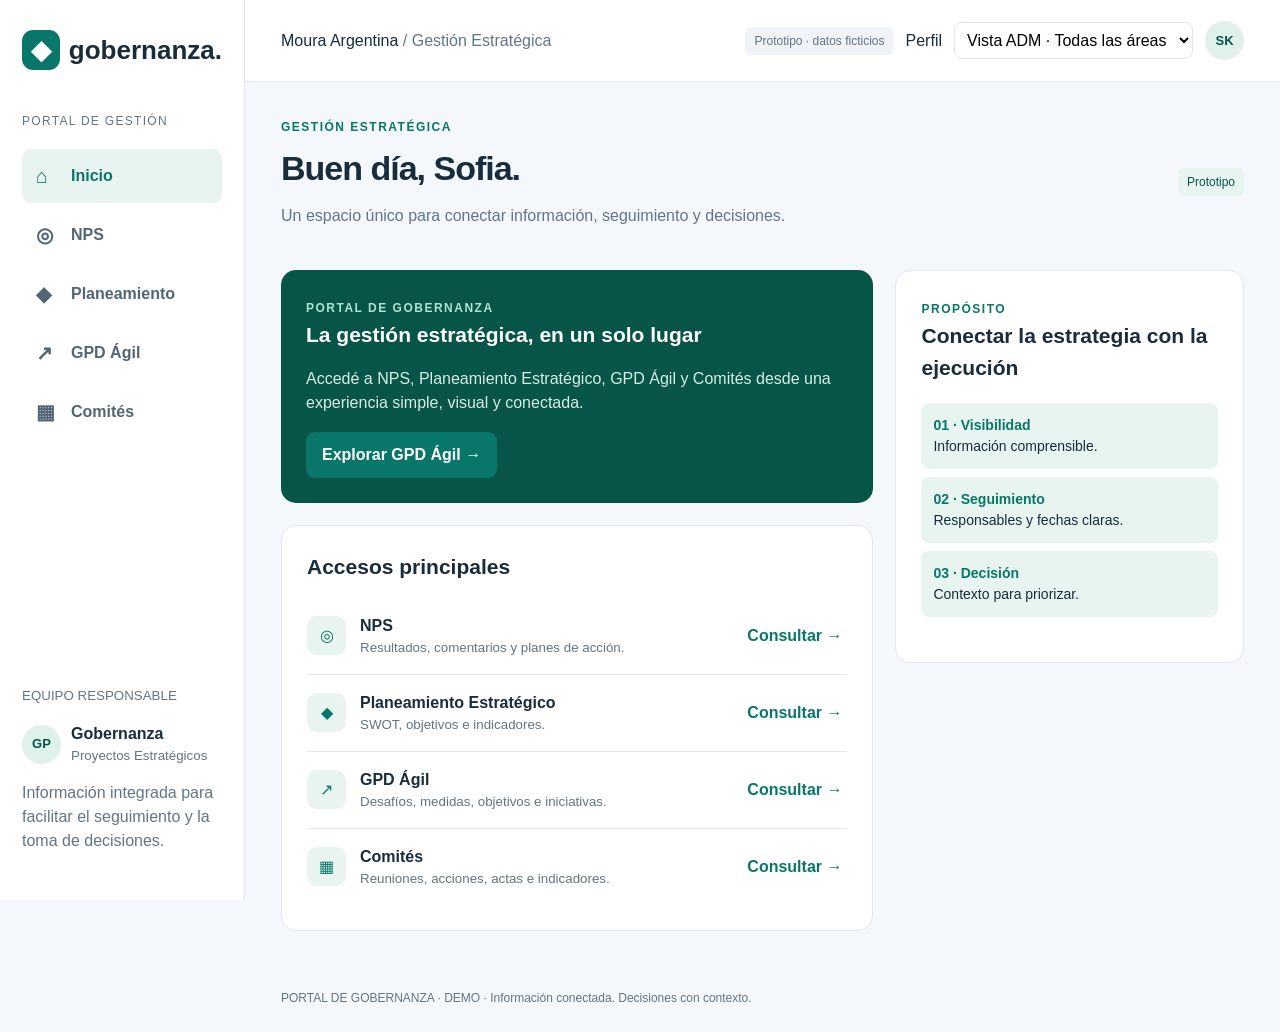
==== commit 6ab10aa7: "Update index.html" ====
--- a/index.html
+++ b/index.html
@@ -1,33 +1,10 @@
-<!doctype html>
-<html lang="es">
-<head>
-<meta charset="utf-8">
-<meta name="viewport" content="width=device-width,initial-scale=1">
-<meta name="description" content="Prototipo del Portal de Gobernanza de Moura Argentina.">
-<title>Portal de Gobernanza · Moura Argentina</title>
-<style>
-:root{--ink:#182c3b;--muted:#637583;--green:#087668;--green2:#0d5d4f;--line:#e0e6ee;--bg:#f4f7fb;--soft:#e7f4ef;--amber:#eaa92b;--purple:#7255b5}*{box-sizing:border-box}body{margin:0;color:var(--ink);font:16px/1.55 'Segoe UI',Arial,sans-serif;background:var(--bg)}button,select,input{font:inherit}button,a,select{touch-action:manipulation}button{cursor:pointer;border:0;border-radius:9px;padding:11px 17px;background:var(--green);color:white;font-weight:600}button:hover{filter:brightness(.94)}button:focus-visible,a:focus-visible,select:focus-visible{outline:3px solid var(--amber);outline-offset:3px}a{color:inherit;text-decoration:none}aside{position:fixed;inset:0 auto 0 0;width:245px;background:white;border-right:1px solid var(--line);padding:32px 23px;display:flex;flex-direction:column}.brand{font-size:26px;font-weight:750;letter-spacing:-1px;display:flex;align-items:center;gap:9px}.brandmark{display:inline-grid;place-items:center;background:var(--green);border-radius:11px;color:white;width:40px;height:40px;font-size:24px}.branddot{color:var(--green);margin-left:-8px}.workspace{font-size:12px;letter-spacing:1.3px;color:var(--muted);margin:45px 0 16px}nav a{display:flex;align-items:center;gap:13px;padding:13px 15px;margin:5px 0;border-radius:9px;font-weight:600;color:#526574}nav a.active{background:var(--soft);color:var(--green)}nav a span{font-size:20px;width:22px}.sidebottom{margin-top:auto}.sidebottom p{font-size:13px;color:var(--muted)}.small{font-size:12px;letter-spacing:1.2px}.person{display:flex;align-items:center;gap:11px;margin:18px 0}.person small{display:block;color:var(--muted);font-size:13px}.avatar{border-radius:50%;background:#dff1eb;color:var(--green2);display:inline-grid;place-items:center;width:39px;height:39px;font-size:13px;font-weight:700;flex-shrink:0}.light{background:var(--soft);color:var(--green)}.outline{background:white;border:1px solid var(--line);color:var(--ink)}.shell{margin-left:245px}header{min-height:85px;background:white;border-bottom:1px solid var(--line);padding:18px 38px;display:flex;align-items:center;justify-content:space-between;font-size:14px;gap:12px}.headerRight{display:flex;align-items:center;gap:14px}select{padding:8px;border:1px solid var(--line);border-radius:8px;background:white;color:var(--ink);font-size:14px}.demo{font-size:12px;color:var(--muted);background:#f1f4f8;padding:5px 9px;border-radius:5px}main{max-width:1430px;margin:auto;padding:38px}h1{font-size:34px;letter-spacing:-1px;line-height:1.2;margin:8px 0 12px}h2{font-size:21px;letter-spacing:-.4px;margin:0 0 18px}h3{font-size:18px;margin:0 0 8px}p{margin:8px 0 18px}.muted,small{color:var(--muted)}.eyebrow{color:var(--green);font-size:12px;font-weight:700;letter-spacing:1.6px}.titleline{display:flex;align-items:center;justify-content:space-between;gap:20px;margin-bottom:28px}.badge{font-size:13px;padding:5px 10px;border-radius:6px;background:var(--soft);color:var(--green2);display:inline-block;white-space:nowrap}.badge.amber{background:#fff0d5;color:#8b5b08}.grid{display:grid;grid-template-columns:minmax(0,1.8fr) minmax(280px,1fr);gap:24px}.card{background:white;border:1px solid var(--line);border-radius:15px;padding:26px;margin-bottom:24px}.hero{background:#075548;color:white;position:relative;overflow:hidden;border:0;padding:30px}.hero:after{content:'';position:absolute;width:260px;height:260px;border:45px solid #ffffff12;border-radius:50%;right:-100px;bottom:-150px}.hero p{color:#d7eee7;max-width:580px}.hero .eyebrow{color:#aee2d2}.hero h2{font-size:28px;margin:13px 0}.hero button{background:white;color:var(--green2);position:relative;z-index:2}.hero .badge{background:#ffffff1c;color:white}.herohead,.between{display:flex;justify-content:space-between;align-items:center;gap:14px}.progress{height:7px;background:#e8edf4;border-radius:10px;overflow:hidden;margin:12px 0}.progress i{display:block;background:var(--green);height:100%;border-radius:10px}.hero .progress{background:#ffffff28}.hero .progress i{background:#8ee1cb}.row{display:flex;gap:15px;align-items:center;padding:17px 0;border-bottom:1px solid var(--line)}.row:last-child{border-bottom:0;padding-bottom:0}.row .grow{flex:1}.row b{display:block}.row small{font-size:14px}.stepIcon{width:39px;height:39px;border-radius:10px;background:var(--soft);color:var(--green);display:grid;place-items:center;flex-shrink:0}.textbutton{background:transparent;color:var(--green);padding:5px 0;font-size:14px}.metrics{display:grid;grid-template-columns:repeat(3,1fr);gap:15px;margin:24px 0}.metric{padding:20px;border:1px solid var(--line);background:white;border-radius:13px}.big{font-size:40px;font-weight:700;line-height:1.2}.quote{background:#e9f2ef;border:0}.quote h3{color:#196854}.modules{display:grid;grid-template-columns:repeat(2,1fr);gap:20px}.module{cursor:pointer;margin:0;transition:.2s}.module:hover{transform:translateY(-3px);box-shadow:0 12px 28px #12264312}.iconblock{width:45px;height:45px;background:var(--soft);color:var(--green);display:grid;place-items:center;border-radius:10px;font-size:24px;margin-bottom:20px}.resource{display:grid;grid-template-columns:repeat(2,1fr);gap:20px}.resource .card{margin:0}.flow{display:grid;grid-template-columns:repeat(4,1fr);gap:8px;margin:25px 0}.flow div{font-size:14px;padding:12px;background:#eaf4f1;border-radius:8px}.flow strong{display:block;color:var(--green)}.note{background:#eff7f4;padding:16px;border-left:3px solid var(--green);border-radius:5px;font-size:14px}.actions{display:flex;gap:12px;flex-wrap:wrap;margin-top:22px}footer{max-width:1430px;margin:auto;padding:0 38px 24px;color:var(--muted);font-size:12px;display:flex;gap:20px;align-items:center}footer button{margin-left:auto;background:none;color:var(--muted);font-size:12px}dialog{width:min(620px,calc(100% - 32px));max-height:90vh;border:0;border-radius:16px;padding:30px;color:var(--ink);box-shadow:0 25px 100px #10233b55}dialog::backdrop{background:#12264377;backdrop-filter:blur(3px)}.close{float:right;background:#eff3f8;color:var(--ink);padding:5px 12px}#toast{position:fixed;bottom:25px;left:50%;transform:translateX(-50%);background:#153d36;color:white;border-radius:10px;padding:15px 25px;display:none;z-index:10}.tablewrap{overflow:auto}table{width:100%;border-collapse:collapse}td,th{text-align:left;padding:15px 8px;border-bottom:1px solid var(--line);font-size:14px}@media(max-width:1100px){aside{width:210px;padding:25px 16px}.shell{margin-left:210px}.grid{grid-template-columns:1fr}.demo{display:none}main{padding:26px}}@media(max-width:650px){aside{position:static;width:100%;padding:16px;border-bottom:1px solid var(--line)}.brand{font-size:24px}.workspace,.sidebottom{display:none}nav{display:flex;overflow:auto;margin-top:12px}nav a{white-space:nowrap;font-size:14px;padding:8px 10px}nav a span{display:none}.shell{margin:0}header{padding:12px 18px}.headerRight .avatar{display:none}main{padding:23px 17px}h1{font-size:29px}.titleline{align-items:flex-start}.titleline>.badge{display:none}.card{padding:21px}.metrics{grid-template-columns:1fr}.modules,.resource{grid-template-columns:1fr}.flow{grid-template-columns:1fr 1fr}footer{padding:0 17px 20px}footer span{display:none}}
-</style>
-</head>
-<body>
-<aside><a class="brand" href="#inicio"><span class="brandmark">◆</span> gobernanza<span class="branddot">.</span></a><div class="workspace">PORTAL DE GESTIÓN</div><nav id="nav"></nav><div class="sidebottom"><div class="small">EQUIPO RESPONSABLE</div><div class="person"><span class="avatar">GP</span><div><b>Gobernanza</b><small>Proyectos Estratégicos</small></div></div><button class="light" data-action="about">Sobre el portal ↗</button><p>Información integrada para facilitar el seguimiento y la toma de decisiones.</p></div></aside>
-<div class="shell"><header><span>Moura Argentina <span class="muted">/ Gestión Estratégica</span></span><div class="headerRight"><span class="demo">Prototipo · datos ilustrativos</span><label for="view">Vista</label><select id="view"><option value="general">Vista general</option><option value="ejecutiva">Vista ejecutiva</option></select><span class="avatar">SK</span></div></header><main id="main"></main><footer>PORTAL DE GOBERNANZA · DEMO <span>Información conectada. Decisiones con contexto.</span><button data-action="reset">Volver al inicio</button></footer></div>
-<dialog id="dialog"><div id="dialogContent"></div></dialog><div id="toast" role="status"></div>
-<script>
-const $=s=>document.querySelector(s);const nav=[['inicio','⌂','Inicio'],['nps','◎','NPS'],['planeamiento','◆','Planeamiento'],['gpd','↗','GPD Ágil'],['comites','▦','Comités']];
-function toast(t){$('#toast').textContent=t;$('#toast').style.display='block';setTimeout(()=>$('#toast').style.display='none',3000)}
-function title(k,t,d,b='Prototipo'){return `<div class="titleline"><div><div class="eyebrow">${k}</div><h1>${t}</h1><p class="muted">${d}</p></div><span class="badge">${b}</span></div>`}
-function row(icon,t,d,action){return `<div class="row"><span class="stepIcon">${icon}</span><div class="grow"><b>${t}</b><small>${d}</small></div><button class="textbutton" data-open="${action}">Consultar →</button></div>`}
-function render(){const page=location.hash.slice(1)||'inicio';$('#nav').innerHTML=nav.map(([id,icon,label])=>`<a href="#${id}" class="${page===id?'active':''}"><span>${icon}</span>${label}</a>`).join('');({inicio:home,nps:nps,planeamiento:planning,gpd:gpd,comites:committees}[page]||home)()}
-function home(){if($('#view').value==='ejecutiva'){executive();return}$('#main').innerHTML=title('GESTIÓN ESTRATÉGICA','Buen día, Sofia.','Un espacio único para conectar información, seguimiento y decisiones.')+`<div class="grid"><section><div class="card hero"><div class="herohead"><span class="eyebrow">PORTAL DE GOBERNANZA</span><span class="badge">Versión inicial</span></div><h2>La gestión estratégica, en un solo lugar</h2><p>Accedé a NPS, Planeamiento Estratégico, GPD Ágil y Comités desde una experiencia simple, visual y conectada.</p><button data-action="explore">Explorar los módulos →</button><div style="margin-top:25px" class="between"><small style="color:#dcefe9">Construcción del prototipo</small><b>4 módulos definidos</b></div><div class="progress"><i style="width:70%"></i></div></div><div class="card"><div class="between"><h2>Accesos principales</h2><span class="badge">Gobernanza</span></div>${row('◎','NPS','Resultados, comentarios y planes de acción.','nps')}${row('◆','Planeamiento Estratégico','SWOT, objetivos e indicadores.','planeamiento')}${row('↗','GPD Ágil','Desafíos, medidas, objetivos e iniciativas.','gpd')}${row('▦','Comités','Reuniones, acciones, actas e indicadores.','comites')}</div><div class="card quote"><h3>La gobernanza no es control: es claridad para avanzar.</h3><p>El portal busca ordenar la información, facilitar acuerdos y acompañar a los líderes en el seguimiento.</p></div></section><section><div class="card"><span class="eyebrow">PROPÓSITO</span><h2 style="margin-top:12px">Conectar la estrategia con la ejecución</h2><p class="muted">Centralizar criterios, avances y próximos pasos para que cada conversación parta de una misma información.</p><div class="flow" style="grid-template-columns:1fr"><div><strong>01 · Visibilidad</strong>Información disponible y comprensible.</div><div><strong>02 · Seguimiento</strong>Responsables, acuerdos y fechas claras.</div><div><strong>03 · Decisión</strong>Contexto para priorizar y actuar.</div></div></div><div class="card"><h2>Próxima evolución</h2><p class="muted">Después de validar la experiencia, el prototipo podrá conectarse con Power BI, SharePoint, Power Apps y una aplicación en Python.</p><button class="outline" data-action="roadmap">Ver hoja de ruta</button></div></section></div>`}
-function nps(){$('#main').innerHTML=title('EXPERIENCIA DEL CLIENTE','NPS','Resultados, comentarios y planes de acción para fortalecer la cultura de servicio.')+`<div class="metrics"><div class="metric"><span class="big">NPS</span><small>Resultado general y por área</small></div><div class="metric"><span class="big">↗</span><small>Evolución histórica</small></div><div class="metric"><span class="big">✓</span><small>Seguimiento de acciones</small></div></div><div class="resource">${[['◎','Resultados','Consulta del resultado general, por área y por período.'],['✎','Comentarios','Clasificación conceptual de oportunidades y fortalezas.'],['✓','Planes de acción','Responsables, fechas y avances de las mejoras.'],['▤','Panel ejecutivo','Acceso futuro al tablero de Power BI.']].map(x=>moduleCard(...x)).join('')}</div>`}
-function planning(){$('#main').innerHTML=title('RUMBO ESTRATÉGICO','Planeamiento Estratégico','Definiciones que orientan las prioridades y permiten seguir su evolución.')+`<div class="resource">${[['◇','Análisis SWOT','Fortalezas, oportunidades, debilidades y amenazas.'],['◎','Objetivos Estratégicos','Focos estratégicos y resultados esperados.'],['▥','Indicadores','Medición del avance y señales de alerta.'],['☰','Documentación','Presentaciones, acuerdos y materiales de soporte.']].map(x=>moduleCard(...x)).join('')}</div>`}
-function gpd(){$('#main').innerHTML=title('ESTRATEGIA EN ACCIÓN','GPD Ágil','Una lectura conectada desde los desafíos de cada área hasta las actividades concretas.')+`<div class="flow"><div><strong>01 · Área</strong>Responsable</div><div><strong>02 · Desafío</strong>Prioridad</div><div><strong>03 · Medida</strong>Respuesta</div><div><strong>04 · Objetivo</strong>Resultado</div></div><div class="flow"><div><strong>05 · Resultado clave</strong>Métrica</div><div><strong>06 · Iniciativa</strong>Proyecto</div><div><strong>07 · Actividad</strong>Ejecución</div><div><strong>08 · Seguimiento</strong>Avance</div></div><div class="card"><h2>Explorar la estructura</h2>${row('▦','Áreas','Seleccionar un área y consultar su despliegue.','areas')}${row('◆','Desafíos y medidas','Conectar prioridades con respuestas estratégicas.','desafios')}${row('↗','Resultados clave e iniciativas','Visualizar métricas, proyectos y actividades.','resultados')}</div>`}
-function committees(){$('#main').innerHTML=title('ACUERDOS Y SEGUIMIENTO','Comités','Reuniones con foco en decisiones, responsables y continuidad de las acciones.')+`<div class="grid"><section><div class="card"><h2>Gestión de comités</h2>${row('□','Calendario','Agenda y próximas reuniones.','calendario')}${row('✓','Acciones','Compromisos, responsables, fechas y estado.','acciones')}${row('☰','Actas y materiales','Documentación centralizada por comité.','actas')}</div></section><section><div class="card"><span class="eyebrow">VISIÓN GENERAL</span><h2 style="margin-top:12px">Seguimiento con contexto</h2><p class="muted">La propuesta busca que cada reunión retome acuerdos anteriores, identifique bloqueos y cierre con próximos pasos claros.</p><div class="note">Los indicadores reales se incorporarán cuando se definan las fuentes y reglas de actualización.</div></div></section></div>`}
-function executive(){$('#main').innerHTML=title('VISTA EJECUTIVA','Resumen de Gobernanza','Una lectura breve para orientar prioridades y conversaciones de seguimiento.','Información ilustrativa')+`<div class="metrics"><div class="metric"><span class="big">4</span><small>Módulos de gobernanza</small></div><div class="metric"><span class="big">1</span><small>Portal integrado</small></div><div class="metric"><span class="big">70%</span><small>Prototipo conceptual</small></div></div><div class="card"><h2>Focos para la próxima etapa</h2><div class="tablewrap"><table><tr><th>Foco</th><th>Definición pendiente</th><th>Próximo paso</th></tr><tr><td>NPS</td><td>Fuente y actualización</td><td>Definir integración</td></tr><tr><td>Planeamiento</td><td>Modelo de indicadores</td><td>Validar estructura</td></tr><tr><td>GPD Ágil</td><td>Jerarquía de datos</td><td>Probar navegación</td></tr><tr><td>Comités</td><td>Actas y acciones</td><td>Definir repositorio</td></tr></table></div></div>`}
-function moduleCard(icon,t,d){return `<article class="card module" data-info="${t}"><span class="iconblock">${icon}</span><h2>${t}</h2><p class="muted">${d}</p><button class="light" data-info="${t}">Explorar →</button></article>`}
-function modal(h){$('#dialogContent').innerHTML='<button class="close" data-action="close" aria-label="Cerrar">×</button>'+h;$('#dialog').showModal()}
-document.addEventListener('click',e=>{const b=e.target.closest('[data-action],[data-open],[data-info]');if(!b)return;if(b.dataset.open){location.hash=b.dataset.open;return}if(b.dataset.info){modal(`<span class="eyebrow">MÓDULO EN CONSTRUCCIÓN</span><h2 style="margin-top:12px">${b.dataset.info}</h2><p>Esta sección ya forma parte de la experiencia del prototipo. En la siguiente etapa se definirá la fuente de información, las reglas de actualización y la integración correspondiente.</p><div class="note">La maqueta permite validar primero la navegación y el contenido antes de desarrollar la aplicación en Python.</div>`);return}const a=b.dataset.action;if(a==='close')$('#dialog').close();if(a==='explore')location.hash='nps';if(a==='about')modal('<h2>Sobre el Portal de Gobernanza</h2><p>Es una maqueta navegable para centralizar NPS, Planeamiento Estratégico, GPD Ágil y Comités.</p><p>La propuesta se validará antes de avanzar hacia una aplicación desarrollada en Python.</p>');if(a==='roadmap')modal('<h2>Hoja de ruta</h2><ol><li>Validar estructura y experiencia.</li><li>Definir fuentes y propietarios de información.</li><li>Conectar Power BI, SharePoint y Power Apps.</li><li>Migrar la solución validada a Python.</li></ol>');if(a==='reset'){location.hash='inicio';$('#view').value='general';render();toast('Volviste al inicio')}});$('#view').addEventListener('change',render);window.addEventListener('hashchange',render);render();
-</script>
-</body>
-</html>
+<!doctype html><html lang="es"><head><meta charset="utf-8"><meta name="viewport" content="width=device-width,initial-scale=1"><title>Portal de Gobernanza</title><style>
+:root{--ink:#182c3b;--muted:#637583;--green:#087668;--dark:#075548;--line:#e0e6ee;--bg:#f4f7fb;--soft:#e7f4ef;--amber:#f2b01e;--red:#dc4437}*{box-sizing:border-box}body{margin:0;color:var(--ink);font:16px/1.5 Segoe UI,Arial;background:var(--bg)}button,select{font:inherit}button{cursor:pointer;border:0;border-radius:9px;padding:11px 16px;background:var(--green);color:#fff;font-weight:600}a{color:inherit;text-decoration:none}aside{position:fixed;inset:0 auto 0 0;width:245px;background:#fff;border-right:1px solid var(--line);padding:30px 22px;display:flex;flex-direction:column}.brand{font-size:26px;font-weight:750;display:flex;align-items:center;gap:9px}.brandmark{display:grid;place-items:center;background:var(--green);color:#fff;border-radius:11px;width:40px;height:40px}.workspace{font-size:12px;letter-spacing:1.3px;color:var(--muted);margin:42px 0 14px}nav a{display:flex;gap:13px;align-items:center;padding:12px 14px;margin:5px 0;border-radius:9px;font-weight:600;color:#526574}nav a.active{background:var(--soft);color:var(--green)}nav a span{font-size:20px;width:22px}.sidebottom{margin-top:auto}.avatar{border-radius:50%;background:#dff1eb;color:var(--dark);display:grid;place-items:center;width:39px;height:39px;font-size:13px;font-weight:700}.person{display:flex;align-items:center;gap:10px;margin:15px 0}.person small{display:block;color:var(--muted)}.shell{margin-left:245px}header{min-height:82px;background:#fff;border-bottom:1px solid var(--line);padding:17px 36px;display:flex;align-items:center;justify-content:space-between;gap:14px}.headerRight{display:flex;align-items:center;gap:12px}.demo,.badge{font-size:12px;color:var(--muted);background:#f0f3f7;padding:5px 9px;border-radius:6px}.badge{background:var(--soft);color:var(--dark)}select{padding:8px;border:1px solid var(--line);border-radius:8px;background:#fff}main{max-width:1450px;margin:auto;padding:36px}h1{font-size:34px;letter-spacing:-1px;margin:7px 0 10px}h2{font-size:21px;margin:0 0 16px}p{margin:7px 0 17px}.muted,small{color:var(--muted)}.eyebrow{color:var(--green);font-size:12px;font-weight:700;letter-spacing:1.5px}.titleline,.between{display:flex;align-items:center;justify-content:space-between;gap:18px}.titleline{margin-bottom:25px}.card{background:#fff;border:1px solid var(--line);border-radius:15px;padding:25px;margin-bottom:22px}.hero{background:var(--dark);color:#fff;border:0}.hero p{color:#d7eee7}.grid{display:grid;grid-template-columns:1.7fr 1fr;gap:22px}.row{display:flex;gap:14px;align-items:center;padding:16px 0;border-bottom:1px solid var(--line)}.row:last-child{border-bottom:0}.grow{flex:1}.row b,.row small{display:block}.step{width:39px;height:39px;border-radius:10px;background:var(--soft);color:var(--green);display:grid;place-items:center}.textbutton{background:transparent;color:var(--green);padding:5px}.tabs{display:flex;gap:8px;flex-wrap:wrap;margin:22px 0}.tab{background:#fff;color:var(--muted);border:1px solid var(--line)}.tab.active{background:var(--green);color:#fff}.areaToolbar{display:flex;justify-content:space-between;align-items:center;gap:15px}.areaGrid{display:grid;grid-template-columns:repeat(3,1fr);gap:13px;margin:18px 0}.areaCard{background:#fff;border:1px solid var(--line);border-radius:12px;padding:17px;cursor:pointer}.areaCard.selected{border-color:var(--green);box-shadow:0 8px 22px #08766820}.areaCard strong,.areaCard small{display:block}.areaCard strong{margin:5px 0}.amber{background:#fff0d5;color:#8b5b08}.pyramidWrap{display:grid;grid-template-columns:.8fr 1.4fr;gap:22px}.pyramid{display:flex;flex-direction:column;align-items:center;gap:4px}.level{color:#fff;text-align:center;padding:10px;font-weight:700;clip-path:polygon(8% 0,92% 0,100% 100%,0 100%)}.l1{width:38%;background:#f4b400}.l2{width:50%;background:#efad00}.l3{width:62%;background:#e5a000}.l4{width:74%;background:#2834ca}.l5{width:83%;background:#2529bc}.l6{width:92%;background:#2223aa}.l7{width:100%;background:#aeb1b4}.definitions{display:grid;grid-template-columns:1fr 1fr;gap:12px}.definitions .card{margin:0;padding:18px}.definitions b{color:var(--green)}.okr{display:grid;grid-template-columns:1.1fr 1fr;gap:20px}.objective{background:#17279f;color:#fff;border:0}.objective p{color:#e1e5ff}.kr{padding:16px;border:1px solid var(--line);border-radius:10px;margin:10px 0}.krTop{display:flex;justify-content:space-between;gap:10px}.progress{height:7px;background:#e9edf2;border-radius:8px;overflow:hidden;margin-top:10px}.progress i{display:block;height:100%;background:var(--green)}.flow{display:grid;grid-template-columns:repeat(4,1fr);gap:8px;margin:20px 0}.flow div{padding:12px;background:var(--soft);border-radius:8px;font-size:14px}.flow strong{display:block;color:var(--green)}.tablewrap{overflow:auto}table{width:100%;border-collapse:collapse}th,td{padding:13px 8px;border-bottom:1px solid var(--line);font-size:13px;text-align:center}th:first-child,td:first-child{text-align:left;min-width:245px}.dot{width:13px;height:13px;border-radius:50%;display:inline-block}.g{background:#29a844}.y{background:var(--amber)}.r{background:var(--red)}.e{background:#fff;border:1px solid #cbd2d9}.legend{display:flex;gap:16px;flex-wrap:wrap;color:var(--muted);font-size:13px;margin:12px 0}.legend span{display:flex;align-items:center;gap:6px}.features{display:grid;grid-template-columns:1fr 1fr;gap:18px}.note{background:#eff7f4;padding:15px;border-left:3px solid var(--green);border-radius:5px}.actions{display:flex;gap:10px;flex-wrap:wrap;margin-top:18px}dialog{width:min(620px,calc(100% - 32px));border:0;border-radius:16px;padding:28px;box-shadow:0 25px 100px #10233b55}dialog::backdrop{background:#12264377;backdrop-filter:blur(3px)}.close{float:right;background:#eff3f8;color:var(--ink);padding:5px 12px}footer{max-width:1450px;margin:auto;padding:0 36px 25px;color:var(--muted);font-size:12px}@media(max-width:1050px){.grid,.pyramidWrap,.okr{grid-template-columns:1fr}.areaGrid{grid-template-columns:repeat(2,1fr)}}@media(max-width:650px){aside{position:static;width:100%;padding:15px}.workspace,.sidebottom{display:none}nav{display:flex;overflow:auto;margin-top:10px}nav a{white-space:nowrap}nav a span{display:none}.shell{margin:0}header{padding:12px 16px}.demo{display:none}main{padding:22px 16px}.areaGrid,.definitions,.features{grid-template-columns:1fr}.flow{grid-template-columns:1fr 1fr}.areaToolbar{align-items:flex-start;flex-direction:column}.titleline{align-items:flex-start}}
+</style></head><body><aside><a class="brand" href="#inicio"><span class="brandmark">◆</span> gobernanza.</a><div class="workspace">PORTAL DE GESTIÓN</div><nav id="nav"></nav><div class="sidebottom"><small>EQUIPO RESPONSABLE</small><div class="person"><span class="avatar">GP</span><div><b>Gobernanza</b><small>Proyectos Estratégicos</small></div></div><p class="muted">Información integrada para facilitar el seguimiento y la toma de decisiones.</p></div></aside><div class="shell"><header><span>Moura Argentina <span class="muted">/ Gestión Estratégica</span></span><div class="headerRight"><span class="demo">Prototipo · datos ficticios</span><label for="profile">Perfil</label><select id="profile"><option value="admin">Vista ADM · Todas las áreas</option><option value="juana">Juana · Gestión Estratégica</option></select><span class="avatar" id="avatar">SK</span></div></header><main id="main"></main><footer>PORTAL DE GOBERNANZA · DEMO · Información conectada. Decisiones con contexto.</footer></div><dialog id="dialog"><div id="dialogContent"></div></dialog><script>
+const $=s=>document.querySelector(s),areas=['Comercial','Recursos Humanos','Gestión Estratégica','Impuestos y Controles Internos','TI y Servicios Corporativos','Administración y Finanzas','Supply Chain','Industrial','Calidad, Laboratorio y Asistencia Técnica'];const areaGroup={'Comercial':'ADMINISTRACIÓN','Recursos Humanos':'ADMINISTRACIÓN','Gestión Estratégica':'ADMINISTRACIÓN','Impuestos y Controles Internos':'ADMINISTRACIÓN','TI y Servicios Corporativos':'ADMINISTRACIÓN','Administración y Finanzas':'ADMINISTRACIÓN','Supply Chain':'PLANTA INDUSTRIAL','Industrial':'PLANTA INDUSTRIAL','Calidad, Laboratorio y Asistencia Técnica':'PLANTA INDUSTRIAL'};let area='Gestión Estratégica',tab='mapa';const nav=[['inicio','⌂','Inicio'],['nps','◎','NPS'],['planeamiento','◆','Planeamiento'],['gpd','↗','GPD Ágil'],['comites','▦','Comités']];
+function title(k,t,d,b='Prototipo'){return `<div class="titleline"><div><div class="eyebrow">${k}</div><h1>${t}</h1><p class="muted">${d}</p></div><span class="badge">${b}</span></div>`}function row(i,t,d){return `<div class="row"><span class="step">${i}</span><div class="grow"><b>${t}</b><small>${d}</small></div><button class="textbutton" data-info="${t}">Consultar →</button></div>`}function render(){let page=location.hash.slice(1)||'inicio';$('#nav').innerHTML=nav.map(n=>`<a href="#${n[0]}" class="${page===n[0]?'active':''}"><span>${n[1]}</span>${n[2]}</a>`).join('');({inicio:home,nps:simple,planeamiento:simple,gpd:gpd,comites:simple}[page]||home)(page)}
+function home(){$('#main').innerHTML=title('GESTIÓN ESTRATÉGICA','Buen día, Sofia.','Un espacio único para conectar información, seguimiento y decisiones.')+`<div class="grid"><section><div class="card hero"><span class="eyebrow" style="color:#aee2d2">PORTAL DE GOBERNANZA</span><h2>La gestión estratégica, en un solo lugar</h2><p>Accedé a NPS, Planeamiento Estratégico, GPD Ágil y Comités desde una experiencia simple, visual y conectada.</p><button onclick="location.hash='gpd'">Explorar GPD Ágil →</button></div><div class="card"><h2>Accesos principales</h2>${row('◎','NPS','Resultados, comentarios y planes de acción.')}${row('◆','Planeamiento Estratégico','SWOT, objetivos e indicadores.')}${row('↗','GPD Ágil','Desafíos, medidas, objetivos e iniciativas.')}${row('▦','Comités','Reuniones, acciones, actas e indicadores.')}</div></section><section><div class="card"><span class="eyebrow">PROPÓSITO</span><h2>Conectar la estrategia con la ejecución</h2><div class="flow" style="grid-template-columns:1fr"><div><strong>01 · Visibilidad</strong>Información comprensible.</div><div><strong>02 · Seguimiento</strong>Responsables y fechas claras.</div><div><strong>03 · Decisión</strong>Contexto para priorizar.</div></div></div></section></div>`}
+function simple(page){let data={nps:['EXPERIENCIA DEL CLIENTE','NPS','Resultados, comentarios y planes de acción.'],planeamiento:['RUMBO ESTRATÉGICO','Planeamiento Estratégico','Objetivos, indicadores y análisis SWOT.'],comites:['ACUERDOS Y SEGUIMIENTO','Comités','Reuniones, acciones, responsables y actas.']}[page];$('#main').innerHTML=title(...data)+`<div class="card"><h2>Módulo en construcción</h2><p>Esta sección se completará después de validar la lógica de GPD Ágil.</p></div>`}
+function gpd(){let admin=$('#profile').value==='admin';if(!admin)area='Gestión Estratégica';let tabs=`<div class="tabs">${[['mapa','Mapa estratégico'],['okr','Objetivos y KR'],['seguimiento','Seguimiento mensual'],['guia','Guía de construcción']].map(x=>`<button class="tab ${tab===x[0]?'active':''}" data-tab="${x[0]}">${x[1]}</button>`).join('')}</div>`;let body='';if(tab==='mapa')body=`<div class="pyramidWrap"><div class="card"><h2>Lógica del GPD Ágil</h2><div class="pyramid"><div class="level l1">Direccionadores</div><div class="level l2">Desafíos</div><div class="level l3">Medidas nivel 1</div><div class="level l4">Objetivos</div><div class="level l5">Resultados clave</div><div class="level l6">Iniciativas</div><div class="level l7">Actividades</div></div></div><div class="definitions">${[['Direccionador','Define el rumbo estratégico.'],['Desafío','Expresa la prioridad que requiere foco.'],['Medida nivel 1','Mide si el desafío está siendo superado.'],['Objetivo','Expresa qué se pretende alcanzar.'],['Resultado clave','Traduce el objetivo en una meta medible.'],['Iniciativa','Proyecto o plan de acción de alto impacto.'],['Actividad','Tarea concreta para ejecutar la iniciativa.']].map(x=>`<div class="card"><b>${x[0]}</b><p>${x[1]}</p></div>`).join('')}</div></div>`;if(tab==='okr')body=`<div class="okr"><section><div class="card objective"><span class="eyebrow" style="color:#bcc7ff">META FICTICIA · ${area.toUpperCase()}</span><h2>Aumentar la previsibilidad y calidad de respuesta del área</h2><p>Ejemplo ilustrativo para entender la relación entre objetivo, resultados clave, iniciativas y actividades.</p></div><div class="card"><h2>Resultados clave</h2>${[['Elevar entregas dentro del plazo de 72% a 90%',78,'#087668'],['Reducir retrabajos mensuales de 18 a 8',55,'#f2b01e'],['Alcanzar 85% de satisfacción interna',82,'#087668']].map(x=>`<div class="kr"><div class="krTop"><b>${x[0]}</b><span>${x[1]}%</span></div><div class="progress"><i style="width:${x[1]}%;background:${x[2]}"></i></div></div>`).join('')}</div></section><section><div class="card"><h2>Iniciativas</h2>${row('01','Estandarizar criterios de priorización','Fecha objetivo: 30/11')}${row('02','Crear panel de seguimiento semanal','Fecha objetivo: 15/12')}${row('03','Revisar causas de retrabajo','Fecha objetivo: 20/12')}</div><div class="card"><h2>Actividades vinculadas</h2><ul><li>Actualizar el tablero cada viernes.</li><li>Revisar casos fuera de plazo.</li><li>Registrar causas de desvío.</li><li>Compartir acuerdos.</li></ul></div></section></div>`;if(tab==='seguimiento'){let months=['Ene','Feb','Mar','Abr','May','Jun','Jul','Ago','Sep','Oct','Nov','Dic'],sts=[['g','g','y','g','g','g','g','g','e','e','e','e'],['g','y','r','y','g','g','g','y','e','e','e','e'],['g','g','g','g','y','g','g','g','e','e','e','e']];body=`<div class="card"><div class="between"><h2>Seguimiento mensual · ${area}</h2><span class="badge">Datos ficticios</span></div><div class="legend"><span><i class="dot g"></i>En línea</span><span><i class="dot y"></i>Atención</span><span><i class="dot r"></i>Fuera de meta</span><span><i class="dot e"></i>Sin cargar</span></div><div class="tablewrap"><table><tr><th>Resultado clave</th><th>U.M.</th>${months.map(m=>`<th>${m}</th>`).join('')}</tr>${['Entregas dentro del plazo','Retrabajos del proceso','Satisfacción interna'].map((t,i)=>`<tr><td>${t}</td><td>${i===1?'Cant.':'%'}</td>${sts[i].map(s=>`<td><i class="dot ${s}"></i></td>`).join('')}</tr>`).join('')}</table></div></div>`}if(tab==='guia')body=`<div class="features"><div class="card"><span class="eyebrow">OBJETIVOS</span><h2>Características</h2><ul><li>Comunican propósito y visión.</li><li>Empiezan con verbos de acción.</li><li>Son inspiradores y claros.</li></ul><div class="note"><b>Ejemplo:</b> Aumentar la previsibilidad y calidad de respuesta.</div></div><div class="card"><span class="eyebrow">RESULTADOS CLAVE</span><h2>Características</h2><ul><li>Son medibles y tienen responsable.</li><li>Indican base, meta y plazo.</li><li>Se mantienen simples.</li></ul><div class="note"><b>Ejemplo:</b> Elevar entregas a tiempo de 72% a 90%.</div></div><div class="card"><span class="eyebrow">INICIATIVAS</span><h2>Rol</h2><p>Conectan la estrategia con el trabajo diario y pueden ajustarse si no generan el resultado esperado.</p></div><div class="card"><span class="eyebrow">ACTIVIDADES</span><h2>Nivel operativo</h2><p>Son tareas concretas con responsables y fechas. Completar tareas no reemplaza el logro del resultado clave.</p></div></div>`;$('#main').innerHTML=title('ESTRATEGIA EN ACCIÓN','GPD Ágil',admin?'Como ADM, podés consultar las nueve áreas y cambiar entre sus despliegues.':'Juana visualiza únicamente el despliegue de su área.',admin?'Vista ADM':'Usuario: Juana')+`<div class="areaToolbar"><div><b>${admin?'Elegir área':'Área asignada'}</b><p class="muted">${admin?'Alcance: Administración y Planta Industrial de Moura Argentina.':'Acceso limitado a Gestión Estratégica.'}</p></div>${admin?`<select id="areaSelect">${areas.map(a=>`<option ${a===area?'selected':''}>${a}</option>`).join('')}</select>`:`<span class="badge">Gestión Estratégica</span>`}</div>${admin?`<div class="areaGrid">${areas.map((a,i)=>`<div class="areaCard ${a===area?'selected':''}" data-area="${a}"><small>${areaGroup[a]} · ÁREA ${String(i+1).padStart(2,'0')}</small><strong>${a}</strong><span class="badge ${[2,5].includes(i)?'amber':''}">${[2,5].includes(i)?'Requiere atención':'En seguimiento'}</span></div>`).join('')}</div>`:''}${tabs}${body}`}
+function modal(t){$('#dialogContent').innerHTML=`<button class="close" data-close>×</button><h2>${t}</h2><p>Esta interacción forma parte de la maqueta. Luego podrá conectarse con datos, responsables y documentos reales.</p>`;$('#dialog').showModal()}document.addEventListener('click',e=>{let b=e.target.closest('[data-tab],[data-area],[data-info],[data-close]');if(!b)return;if(b.dataset.tab){tab=b.dataset.tab;gpd()}else if(b.dataset.area){area=b.dataset.area;gpd()}else if(b.hasAttribute('data-close'))$('#dialog').close();else modal(b.dataset.info)});document.addEventListener('change',e=>{if(e.target.id==='profile'){if(e.target.value==='juana'){area='Gestión Estratégica';$('#avatar').textContent='JU'}else $('#avatar').textContent='SK';render()}if(e.target.id==='areaSelect'){area=e.target.value;gpd()}});window.addEventListener('hashchange',render);render();
+</script></body></html>
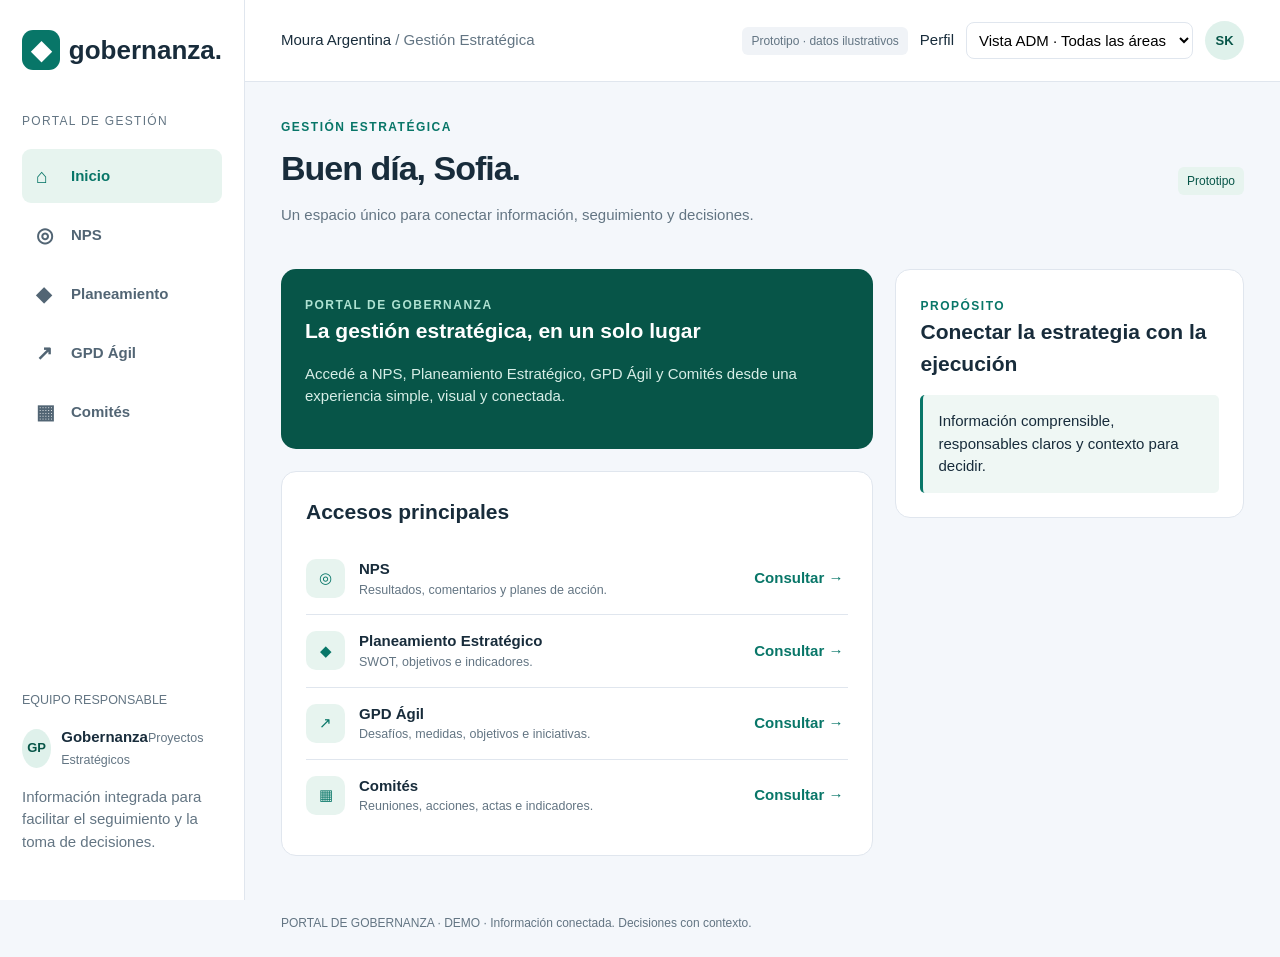
==== commit 79ea8d38: "Update index.html" ====
--- a/index.html
+++ b/index.html
@@ -1,10 +1,12 @@
 <!doctype html><html lang="es"><head><meta charset="utf-8"><meta name="viewport" content="width=device-width,initial-scale=1"><title>Portal de Gobernanza</title><style>
-:root{--ink:#182c3b;--muted:#637583;--green:#087668;--dark:#075548;--line:#e0e6ee;--bg:#f4f7fb;--soft:#e7f4ef;--amber:#f2b01e;--red:#dc4437}*{box-sizing:border-box}body{margin:0;color:var(--ink);font:16px/1.5 Segoe UI,Arial;background:var(--bg)}button,select{font:inherit}button{cursor:pointer;border:0;border-radius:9px;padding:11px 16px;background:var(--green);color:#fff;font-weight:600}a{color:inherit;text-decoration:none}aside{position:fixed;inset:0 auto 0 0;width:245px;background:#fff;border-right:1px solid var(--line);padding:30px 22px;display:flex;flex-direction:column}.brand{font-size:26px;font-weight:750;display:flex;align-items:center;gap:9px}.brandmark{display:grid;place-items:center;background:var(--green);color:#fff;border-radius:11px;width:40px;height:40px}.workspace{font-size:12px;letter-spacing:1.3px;color:var(--muted);margin:42px 0 14px}nav a{display:flex;gap:13px;align-items:center;padding:12px 14px;margin:5px 0;border-radius:9px;font-weight:600;color:#526574}nav a.active{background:var(--soft);color:var(--green)}nav a span{font-size:20px;width:22px}.sidebottom{margin-top:auto}.avatar{border-radius:50%;background:#dff1eb;color:var(--dark);display:grid;place-items:center;width:39px;height:39px;font-size:13px;font-weight:700}.person{display:flex;align-items:center;gap:10px;margin:15px 0}.person small{display:block;color:var(--muted)}.shell{margin-left:245px}header{min-height:82px;background:#fff;border-bottom:1px solid var(--line);padding:17px 36px;display:flex;align-items:center;justify-content:space-between;gap:14px}.headerRight{display:flex;align-items:center;gap:12px}.demo,.badge{font-size:12px;color:var(--muted);background:#f0f3f7;padding:5px 9px;border-radius:6px}.badge{background:var(--soft);color:var(--dark)}select{padding:8px;border:1px solid var(--line);border-radius:8px;background:#fff}main{max-width:1450px;margin:auto;padding:36px}h1{font-size:34px;letter-spacing:-1px;margin:7px 0 10px}h2{font-size:21px;margin:0 0 16px}p{margin:7px 0 17px}.muted,small{color:var(--muted)}.eyebrow{color:var(--green);font-size:12px;font-weight:700;letter-spacing:1.5px}.titleline,.between{display:flex;align-items:center;justify-content:space-between;gap:18px}.titleline{margin-bottom:25px}.card{background:#fff;border:1px solid var(--line);border-radius:15px;padding:25px;margin-bottom:22px}.hero{background:var(--dark);color:#fff;border:0}.hero p{color:#d7eee7}.grid{display:grid;grid-template-columns:1.7fr 1fr;gap:22px}.row{display:flex;gap:14px;align-items:center;padding:16px 0;border-bottom:1px solid var(--line)}.row:last-child{border-bottom:0}.grow{flex:1}.row b,.row small{display:block}.step{width:39px;height:39px;border-radius:10px;background:var(--soft);color:var(--green);display:grid;place-items:center}.textbutton{background:transparent;color:var(--green);padding:5px}.tabs{display:flex;gap:8px;flex-wrap:wrap;margin:22px 0}.tab{background:#fff;color:var(--muted);border:1px solid var(--line)}.tab.active{background:var(--green);color:#fff}.areaToolbar{display:flex;justify-content:space-between;align-items:center;gap:15px}.areaGrid{display:grid;grid-template-columns:repeat(3,1fr);gap:13px;margin:18px 0}.areaCard{background:#fff;border:1px solid var(--line);border-radius:12px;padding:17px;cursor:pointer}.areaCard.selected{border-color:var(--green);box-shadow:0 8px 22px #08766820}.areaCard strong,.areaCard small{display:block}.areaCard strong{margin:5px 0}.amber{background:#fff0d5;color:#8b5b08}.pyramidWrap{display:grid;grid-template-columns:.8fr 1.4fr;gap:22px}.pyramid{display:flex;flex-direction:column;align-items:center;gap:4px}.level{color:#fff;text-align:center;padding:10px;font-weight:700;clip-path:polygon(8% 0,92% 0,100% 100%,0 100%)}.l1{width:38%;background:#f4b400}.l2{width:50%;background:#efad00}.l3{width:62%;background:#e5a000}.l4{width:74%;background:#2834ca}.l5{width:83%;background:#2529bc}.l6{width:92%;background:#2223aa}.l7{width:100%;background:#aeb1b4}.definitions{display:grid;grid-template-columns:1fr 1fr;gap:12px}.definitions .card{margin:0;padding:18px}.definitions b{color:var(--green)}.okr{display:grid;grid-template-columns:1.1fr 1fr;gap:20px}.objective{background:#17279f;color:#fff;border:0}.objective p{color:#e1e5ff}.kr{padding:16px;border:1px solid var(--line);border-radius:10px;margin:10px 0}.krTop{display:flex;justify-content:space-between;gap:10px}.progress{height:7px;background:#e9edf2;border-radius:8px;overflow:hidden;margin-top:10px}.progress i{display:block;height:100%;background:var(--green)}.flow{display:grid;grid-template-columns:repeat(4,1fr);gap:8px;margin:20px 0}.flow div{padding:12px;background:var(--soft);border-radius:8px;font-size:14px}.flow strong{display:block;color:var(--green)}.tablewrap{overflow:auto}table{width:100%;border-collapse:collapse}th,td{padding:13px 8px;border-bottom:1px solid var(--line);font-size:13px;text-align:center}th:first-child,td:first-child{text-align:left;min-width:245px}.dot{width:13px;height:13px;border-radius:50%;display:inline-block}.g{background:#29a844}.y{background:var(--amber)}.r{background:var(--red)}.e{background:#fff;border:1px solid #cbd2d9}.legend{display:flex;gap:16px;flex-wrap:wrap;color:var(--muted);font-size:13px;margin:12px 0}.legend span{display:flex;align-items:center;gap:6px}.features{display:grid;grid-template-columns:1fr 1fr;gap:18px}.note{background:#eff7f4;padding:15px;border-left:3px solid var(--green);border-radius:5px}.actions{display:flex;gap:10px;flex-wrap:wrap;margin-top:18px}dialog{width:min(620px,calc(100% - 32px));border:0;border-radius:16px;padding:28px;box-shadow:0 25px 100px #10233b55}dialog::backdrop{background:#12264377;backdrop-filter:blur(3px)}.close{float:right;background:#eff3f8;color:var(--ink);padding:5px 12px}footer{max-width:1450px;margin:auto;padding:0 36px 25px;color:var(--muted);font-size:12px}@media(max-width:1050px){.grid,.pyramidWrap,.okr{grid-template-columns:1fr}.areaGrid{grid-template-columns:repeat(2,1fr)}}@media(max-width:650px){aside{position:static;width:100%;padding:15px}.workspace,.sidebottom{display:none}nav{display:flex;overflow:auto;margin-top:10px}nav a{white-space:nowrap}nav a span{display:none}.shell{margin:0}header{padding:12px 16px}.demo{display:none}main{padding:22px 16px}.areaGrid,.definitions,.features{grid-template-columns:1fr}.flow{grid-template-columns:1fr 1fr}.areaToolbar{align-items:flex-start;flex-direction:column}.titleline{align-items:flex-start}}
-</style></head><body><aside><a class="brand" href="#inicio"><span class="brandmark">◆</span> gobernanza.</a><div class="workspace">PORTAL DE GESTIÓN</div><nav id="nav"></nav><div class="sidebottom"><small>EQUIPO RESPONSABLE</small><div class="person"><span class="avatar">GP</span><div><b>Gobernanza</b><small>Proyectos Estratégicos</small></div></div><p class="muted">Información integrada para facilitar el seguimiento y la toma de decisiones.</p></div></aside><div class="shell"><header><span>Moura Argentina <span class="muted">/ Gestión Estratégica</span></span><div class="headerRight"><span class="demo">Prototipo · datos ficticios</span><label for="profile">Perfil</label><select id="profile"><option value="admin">Vista ADM · Todas las áreas</option><option value="juana">Juana · Gestión Estratégica</option></select><span class="avatar" id="avatar">SK</span></div></header><main id="main"></main><footer>PORTAL DE GOBERNANZA · DEMO · Información conectada. Decisiones con contexto.</footer></div><dialog id="dialog"><div id="dialogContent"></div></dialog><script>
-const $=s=>document.querySelector(s),areas=['Comercial','Recursos Humanos','Gestión Estratégica','Impuestos y Controles Internos','TI y Servicios Corporativos','Administración y Finanzas','Supply Chain','Industrial','Calidad, Laboratorio y Asistencia Técnica'];const areaGroup={'Comercial':'ADMINISTRACIÓN','Recursos Humanos':'ADMINISTRACIÓN','Gestión Estratégica':'ADMINISTRACIÓN','Impuestos y Controles Internos':'ADMINISTRACIÓN','TI y Servicios Corporativos':'ADMINISTRACIÓN','Administración y Finanzas':'ADMINISTRACIÓN','Supply Chain':'PLANTA INDUSTRIAL','Industrial':'PLANTA INDUSTRIAL','Calidad, Laboratorio y Asistencia Técnica':'PLANTA INDUSTRIAL'};let area='Gestión Estratégica',tab='mapa';const nav=[['inicio','⌂','Inicio'],['nps','◎','NPS'],['planeamiento','◆','Planeamiento'],['gpd','↗','GPD Ágil'],['comites','▦','Comités']];
-function title(k,t,d,b='Prototipo'){return `<div class="titleline"><div><div class="eyebrow">${k}</div><h1>${t}</h1><p class="muted">${d}</p></div><span class="badge">${b}</span></div>`}function row(i,t,d){return `<div class="row"><span class="step">${i}</span><div class="grow"><b>${t}</b><small>${d}</small></div><button class="textbutton" data-info="${t}">Consultar →</button></div>`}function render(){let page=location.hash.slice(1)||'inicio';$('#nav').innerHTML=nav.map(n=>`<a href="#${n[0]}" class="${page===n[0]?'active':''}"><span>${n[1]}</span>${n[2]}</a>`).join('');({inicio:home,nps:simple,planeamiento:simple,gpd:gpd,comites:simple}[page]||home)(page)}
-function home(){$('#main').innerHTML=title('GESTIÓN ESTRATÉGICA','Buen día, Sofia.','Un espacio único para conectar información, seguimiento y decisiones.')+`<div class="grid"><section><div class="card hero"><span class="eyebrow" style="color:#aee2d2">PORTAL DE GOBERNANZA</span><h2>La gestión estratégica, en un solo lugar</h2><p>Accedé a NPS, Planeamiento Estratégico, GPD Ágil y Comités desde una experiencia simple, visual y conectada.</p><button onclick="location.hash='gpd'">Explorar GPD Ágil →</button></div><div class="card"><h2>Accesos principales</h2>${row('◎','NPS','Resultados, comentarios y planes de acción.')}${row('◆','Planeamiento Estratégico','SWOT, objetivos e indicadores.')}${row('↗','GPD Ágil','Desafíos, medidas, objetivos e iniciativas.')}${row('▦','Comités','Reuniones, acciones, actas e indicadores.')}</div></section><section><div class="card"><span class="eyebrow">PROPÓSITO</span><h2>Conectar la estrategia con la ejecución</h2><div class="flow" style="grid-template-columns:1fr"><div><strong>01 · Visibilidad</strong>Información comprensible.</div><div><strong>02 · Seguimiento</strong>Responsables y fechas claras.</div><div><strong>03 · Decisión</strong>Contexto para priorizar.</div></div></div></section></div>`}
-function simple(page){let data={nps:['EXPERIENCIA DEL CLIENTE','NPS','Resultados, comentarios y planes de acción.'],planeamiento:['RUMBO ESTRATÉGICO','Planeamiento Estratégico','Objetivos, indicadores y análisis SWOT.'],comites:['ACUERDOS Y SEGUIMIENTO','Comités','Reuniones, acciones, responsables y actas.']}[page];$('#main').innerHTML=title(...data)+`<div class="card"><h2>Módulo en construcción</h2><p>Esta sección se completará después de validar la lógica de GPD Ágil.</p></div>`}
-function gpd(){let admin=$('#profile').value==='admin';if(!admin)area='Gestión Estratégica';let tabs=`<div class="tabs">${[['mapa','Mapa estratégico'],['okr','Objetivos y KR'],['seguimiento','Seguimiento mensual'],['guia','Guía de construcción']].map(x=>`<button class="tab ${tab===x[0]?'active':''}" data-tab="${x[0]}">${x[1]}</button>`).join('')}</div>`;let body='';if(tab==='mapa')body=`<div class="pyramidWrap"><div class="card"><h2>Lógica del GPD Ágil</h2><div class="pyramid"><div class="level l1">Direccionadores</div><div class="level l2">Desafíos</div><div class="level l3">Medidas nivel 1</div><div class="level l4">Objetivos</div><div class="level l5">Resultados clave</div><div class="level l6">Iniciativas</div><div class="level l7">Actividades</div></div></div><div class="definitions">${[['Direccionador','Define el rumbo estratégico.'],['Desafío','Expresa la prioridad que requiere foco.'],['Medida nivel 1','Mide si el desafío está siendo superado.'],['Objetivo','Expresa qué se pretende alcanzar.'],['Resultado clave','Traduce el objetivo en una meta medible.'],['Iniciativa','Proyecto o plan de acción de alto impacto.'],['Actividad','Tarea concreta para ejecutar la iniciativa.']].map(x=>`<div class="card"><b>${x[0]}</b><p>${x[1]}</p></div>`).join('')}</div></div>`;if(tab==='okr')body=`<div class="okr"><section><div class="card objective"><span class="eyebrow" style="color:#bcc7ff">META FICTICIA · ${area.toUpperCase()}</span><h2>Aumentar la previsibilidad y calidad de respuesta del área</h2><p>Ejemplo ilustrativo para entender la relación entre objetivo, resultados clave, iniciativas y actividades.</p></div><div class="card"><h2>Resultados clave</h2>${[['Elevar entregas dentro del plazo de 72% a 90%',78,'#087668'],['Reducir retrabajos mensuales de 18 a 8',55,'#f2b01e'],['Alcanzar 85% de satisfacción interna',82,'#087668']].map(x=>`<div class="kr"><div class="krTop"><b>${x[0]}</b><span>${x[1]}%</span></div><div class="progress"><i style="width:${x[1]}%;background:${x[2]}"></i></div></div>`).join('')}</div></section><section><div class="card"><h2>Iniciativas</h2>${row('01','Estandarizar criterios de priorización','Fecha objetivo: 30/11')}${row('02','Crear panel de seguimiento semanal','Fecha objetivo: 15/12')}${row('03','Revisar causas de retrabajo','Fecha objetivo: 20/12')}</div><div class="card"><h2>Actividades vinculadas</h2><ul><li>Actualizar el tablero cada viernes.</li><li>Revisar casos fuera de plazo.</li><li>Registrar causas de desvío.</li><li>Compartir acuerdos.</li></ul></div></section></div>`;if(tab==='seguimiento'){let months=['Ene','Feb','Mar','Abr','May','Jun','Jul','Ago','Sep','Oct','Nov','Dic'],sts=[['g','g','y','g','g','g','g','g','e','e','e','e'],['g','y','r','y','g','g','g','y','e','e','e','e'],['g','g','g','g','y','g','g','g','e','e','e','e']];body=`<div class="card"><div class="between"><h2>Seguimiento mensual · ${area}</h2><span class="badge">Datos ficticios</span></div><div class="legend"><span><i class="dot g"></i>En línea</span><span><i class="dot y"></i>Atención</span><span><i class="dot r"></i>Fuera de meta</span><span><i class="dot e"></i>Sin cargar</span></div><div class="tablewrap"><table><tr><th>Resultado clave</th><th>U.M.</th>${months.map(m=>`<th>${m}</th>`).join('')}</tr>${['Entregas dentro del plazo','Retrabajos del proceso','Satisfacción interna'].map((t,i)=>`<tr><td>${t}</td><td>${i===1?'Cant.':'%'}</td>${sts[i].map(s=>`<td><i class="dot ${s}"></i></td>`).join('')}</tr>`).join('')}</table></div></div>`}if(tab==='guia')body=`<div class="features"><div class="card"><span class="eyebrow">OBJETIVOS</span><h2>Características</h2><ul><li>Comunican propósito y visión.</li><li>Empiezan con verbos de acción.</li><li>Son inspiradores y claros.</li></ul><div class="note"><b>Ejemplo:</b> Aumentar la previsibilidad y calidad de respuesta.</div></div><div class="card"><span class="eyebrow">RESULTADOS CLAVE</span><h2>Características</h2><ul><li>Son medibles y tienen responsable.</li><li>Indican base, meta y plazo.</li><li>Se mantienen simples.</li></ul><div class="note"><b>Ejemplo:</b> Elevar entregas a tiempo de 72% a 90%.</div></div><div class="card"><span class="eyebrow">INICIATIVAS</span><h2>Rol</h2><p>Conectan la estrategia con el trabajo diario y pueden ajustarse si no generan el resultado esperado.</p></div><div class="card"><span class="eyebrow">ACTIVIDADES</span><h2>Nivel operativo</h2><p>Son tareas concretas con responsables y fechas. Completar tareas no reemplaza el logro del resultado clave.</p></div></div>`;$('#main').innerHTML=title('ESTRATEGIA EN ACCIÓN','GPD Ágil',admin?'Como ADM, podés consultar las nueve áreas y cambiar entre sus despliegues.':'Juana visualiza únicamente el despliegue de su área.',admin?'Vista ADM':'Usuario: Juana')+`<div class="areaToolbar"><div><b>${admin?'Elegir área':'Área asignada'}</b><p class="muted">${admin?'Alcance: Administración y Planta Industrial de Moura Argentina.':'Acceso limitado a Gestión Estratégica.'}</p></div>${admin?`<select id="areaSelect">${areas.map(a=>`<option ${a===area?'selected':''}>${a}</option>`).join('')}</select>`:`<span class="badge">Gestión Estratégica</span>`}</div>${admin?`<div class="areaGrid">${areas.map((a,i)=>`<div class="areaCard ${a===area?'selected':''}" data-area="${a}"><small>${areaGroup[a]} · ÁREA ${String(i+1).padStart(2,'0')}</small><strong>${a}</strong><span class="badge ${[2,5].includes(i)?'amber':''}">${[2,5].includes(i)?'Requiere atención':'En seguimiento'}</span></div>`).join('')}</div>`:''}${tabs}${body}`}
-function modal(t){$('#dialogContent').innerHTML=`<button class="close" data-close>×</button><h2>${t}</h2><p>Esta interacción forma parte de la maqueta. Luego podrá conectarse con datos, responsables y documentos reales.</p>`;$('#dialog').showModal()}document.addEventListener('click',e=>{let b=e.target.closest('[data-tab],[data-area],[data-info],[data-close]');if(!b)return;if(b.dataset.tab){tab=b.dataset.tab;gpd()}else if(b.dataset.area){area=b.dataset.area;gpd()}else if(b.hasAttribute('data-close'))$('#dialog').close();else modal(b.dataset.info)});document.addEventListener('change',e=>{if(e.target.id==='profile'){if(e.target.value==='juana'){area='Gestión Estratégica';$('#avatar').textContent='JU'}else $('#avatar').textContent='SK';render()}if(e.target.id==='areaSelect'){area=e.target.value;gpd()}});window.addEventListener('hashchange',render);render();
+:root{--ink:#182c3b;--muted:#637583;--green:#087668;--dark:#075548;--line:#e0e6ee;--bg:#f4f7fb;--soft:#e7f4ef;--amber:#f2b01e;--red:#dc4437;--blue:#17368f}*{box-sizing:border-box}body{margin:0;color:var(--ink);font:15px/1.5 Segoe UI,Arial;background:var(--bg)}button,select{font:inherit}button{cursor:pointer;border:0;border-radius:9px;padding:10px 15px;background:var(--green);color:#fff;font-weight:600}a{color:inherit;text-decoration:none}aside{position:fixed;inset:0 auto 0 0;width:245px;background:#fff;border-right:1px solid var(--line);padding:30px 22px;display:flex;flex-direction:column}.brand{font-size:26px;font-weight:750;display:flex;align-items:center;gap:9px}.brandmark{display:grid;place-items:center;background:var(--green);color:#fff;border-radius:11px;width:40px;height:40px}.workspace{font-size:12px;letter-spacing:1.3px;color:var(--muted);margin:42px 0 14px}nav a{display:flex;gap:13px;align-items:center;padding:12px 14px;margin:5px 0;border-radius:9px;font-weight:600;color:#526574}nav a.active{background:var(--soft);color:var(--green)}nav a span{font-size:20px;width:22px}.sidebottom{margin-top:auto}.avatar{border-radius:50%;background:#dff1eb;color:var(--dark);display:grid;place-items:center;width:39px;height:39px;font-size:13px;font-weight:700}.person{display:flex;align-items:center;gap:10px;margin:15px 0}.shell{margin-left:245px}header{min-height:82px;background:#fff;border-bottom:1px solid var(--line);padding:17px 36px;display:flex;align-items:center;justify-content:space-between;gap:14px}.headerRight{display:flex;align-items:center;gap:12px}.demo,.badge{font-size:12px;color:var(--muted);background:#f0f3f7;padding:5px 9px;border-radius:6px}.badge{background:var(--soft);color:var(--dark)}select{padding:8px;border:1px solid var(--line);border-radius:8px;background:#fff}main{max-width:1450px;margin:auto;padding:36px}h1{font-size:34px;letter-spacing:-1px;margin:7px 0 10px}h2{font-size:21px;margin:0 0 16px}p{margin:7px 0 17px}.muted,small{color:var(--muted)}.eyebrow{color:var(--green);font-size:12px;font-weight:700;letter-spacing:1.5px}.titleline,.between{display:flex;align-items:center;justify-content:space-between;gap:18px}.titleline{margin-bottom:25px}.card{background:#fff;border:1px solid var(--line);border-radius:15px;padding:24px;margin-bottom:22px}.hero{background:var(--dark);color:#fff;border:0}.hero p{color:#d7eee7}.grid,.dashboardGrid{display:grid;grid-template-columns:1.7fr 1fr;gap:22px}.row{display:flex;gap:14px;align-items:center;padding:15px 0;border-bottom:1px solid var(--line)}.row:last-child{border-bottom:0}.grow{flex:1}.row b,.row small{display:block}.step{width:39px;height:39px;border-radius:10px;background:var(--soft);color:var(--green);display:grid;place-items:center;flex:none}.textbutton{background:transparent;color:var(--green);padding:5px}.profileSwitch,.profileStrip{display:grid;grid-template-columns:1fr 1fr;gap:14px;margin:0 0 22px}.profileCard,.profileStrip button{background:#fff;color:var(--ink);border:1px solid var(--line);text-align:left;padding:17px}.profileCard.active,.profileStrip button.active{border-color:var(--green);background:var(--soft);box-shadow:0 8px 22px #08766820}.tabs{display:flex;gap:8px;flex-wrap:wrap;margin:22px 0}.tab{background:#fff;color:var(--muted);border:1px solid var(--line)}.tab.active{background:var(--green);color:#fff}.areaGrid{display:grid;grid-template-columns:repeat(3,1fr);gap:13px;margin:18px 0}.areaCard{background:#fff;border:1px solid var(--line);border-radius:12px;padding:17px;cursor:pointer}.areaCard.selected{border-color:var(--green);box-shadow:0 8px 22px #08766820}.areaCard strong,.areaCard small{display:block}.groupTitle{margin:22px 0 10px;font-size:12px;letter-spacing:1.3px;color:var(--muted)}.areaToolbar{display:flex;justify-content:space-between;align-items:center;gap:15px}.amber{background:#fff0d5;color:#8b5b08}.updateBanner{background:linear-gradient(135deg,#075548,#0b7a68);color:#fff;border-radius:15px;padding:22px 24px;margin:18px 0 22px}.updateTop{display:flex;justify-content:space-between;gap:16px}.updateBanner .eyebrow{color:#afe4d5}.updateBanner p{color:#d8eee8}.updateLinks{display:grid;grid-template-columns:repeat(4,1fr);gap:10px;margin-top:16px}.updateLink{background:#ffffff12;border:1px solid #ffffff24;border-radius:9px;padding:11px}.updateLink small,.updateLink b{display:block}.updateMeta{display:flex;gap:16px;flex-wrap:wrap;margin-top:14px;padding-top:13px;border-top:1px solid #ffffff25;font-size:13px}.updateStatus{background:#ffffff1f;padding:7px 11px;border-radius:7px;white-space:nowrap}.pyramidWrap{display:grid;grid-template-columns:.8fr 1.4fr;gap:22px}.pyramid{display:flex;flex-direction:column;align-items:center;gap:4px}.level{color:#fff;text-align:center;padding:10px;font-weight:700;clip-path:polygon(8% 0,92% 0,100% 100%,0 100%)}.l1{width:38%;background:#f4b400}.l2{width:50%;background:#efad00}.l3{width:62%;background:#e5a000}.l4{width:74%;background:#2834ca}.l5{width:83%;background:#2529bc}.l6{width:92%;background:#2223aa}.l7{width:100%;background:#aeb1b4}.definitions,.features{display:grid;grid-template-columns:1fr 1fr;gap:12px}.definitions .card{margin:0;padding:18px}.definitions b{color:var(--green)}.okr{display:grid;grid-template-columns:1.1fr 1fr;gap:20px}.objective{background:#17279f;color:#fff;border:0}.objective p{color:#e1e5ff}.kr{padding:15px;border:1px solid var(--line);border-radius:10px;margin:10px 0}.krTop{display:flex;justify-content:space-between;gap:10px}.progress{height:7px;background:#e9edf2;border-radius:8px;overflow:hidden;margin-top:10px}.progress i{display:block;height:100%;background:var(--green)}.note{background:#eff7f4;padding:15px;border-left:3px solid var(--green);border-radius:5px}.tablewrap{overflow:auto}table{width:100%;border-collapse:collapse}th,td{padding:12px 8px;border-bottom:1px solid var(--line);font-size:13px;text-align:center}th:first-child,td:first-child{text-align:left;min-width:210px}.dot{width:13px;height:13px;border-radius:50%;display:inline-block}.g{background:#29a844}.y{background:var(--amber)}.r{background:var(--red)}.e{background:#fff;border:1px solid #cbd2d9}.legend{display:flex;gap:16px;flex-wrap:wrap;color:var(--muted);font-size:13px;margin:12px 0}.legend span{display:flex;align-items:center;gap:6px}.kpiGrid{display:grid;grid-template-columns:repeat(4,1fr);gap:14px;margin:20px 0}.kpiCard{background:#fff;border:1px solid var(--line);border-radius:13px;padding:18px}.kpiCard strong{display:block;font-size:30px;line-height:1.1}.kpiCard small{display:block;margin-top:7px}.scopeBanner{background:#fff;border:1px solid var(--line);border-left:5px solid var(--green);border-radius:12px;padding:16px 18px;margin:18px 0}.scopeBanner b,.scopeBanner small{display:block}.barList{display:flex;flex-direction:column;gap:12px}.barRow{display:grid;grid-template-columns:190px 1fr 45px;gap:10px;align-items:center;font-size:13px}.barTrack{height:13px;background:#edf1f4;border-radius:7px;overflow:hidden}.barFill{height:100%;background:var(--green);border-radius:7px}.barFill.blue{background:var(--blue)}.npsGauge{width:190px;height:95px;overflow:hidden;position:relative;margin:15px auto 5px}.npsGauge:before{content:'';position:absolute;width:190px;height:190px;border-radius:50%;background:conic-gradient(from 270deg,#ef6b61 0 18%,#f0bd2d 18% 35%,#58ad67 35% 50%,transparent 50%)}.npsGauge:after{content:'';position:absolute;inset:28px;background:#fff;border-radius:50%}.gaugeValue{position:absolute;left:0;right:0;bottom:0;text-align:center;z-index:2;font-size:32px;font-weight:700}.npsZone{text-align:center;color:var(--green);font-weight:700}.responseSplit{display:grid;grid-template-columns:repeat(3,1fr);gap:10px}.responseSplit div{padding:14px;border-radius:10px;background:#f3f6f8;text-align:center}.responseSplit strong,.responseSplit small{display:block}.donut{width:150px;height:150px;border-radius:50%;background:conic-gradient(#19df72 0 75.74%,#ef6c2f 75.74% 92.59%,#e4b51b 92.59% 100%);position:relative;margin:18px auto}.donut:after{content:'';position:absolute;inset:34px;background:#fff;border-radius:50%}.donutLabel{position:absolute;inset:0;display:grid;place-items:center;z-index:2;font-size:22px;font-weight:700}.monthBars{display:flex;align-items:flex-end;gap:9px;height:190px;border-bottom:1px solid var(--line)}.monthBar{flex:1;display:flex;flex-direction:column;align-items:center;justify-content:flex-end;height:100%;font-size:11px}.monthBar i{display:block;width:75%;background:#48549d;border-radius:4px 4px 0 0}.committeeCards{display:grid;grid-template-columns:repeat(2,1fr);gap:14px}.committeeCard{background:#fff;border:1px solid var(--line);border-radius:12px;padding:17px}.committeeCard .statusLine{display:flex;justify-content:space-between;align-items:center;margin-top:12px}dialog{width:min(620px,calc(100% - 32px));border:0;border-radius:16px;padding:28px;box-shadow:0 25px 100px #10233b55}dialog::backdrop{background:#12264377}.close{float:right;background:#eff3f8;color:var(--ink);padding:5px 12px}footer{max-width:1450px;margin:auto;padding:0 36px 25px;color:var(--muted);font-size:12px}@media(max-width:1050px){.grid,.dashboardGrid,.pyramidWrap,.okr{grid-template-columns:1fr}.areaGrid{grid-template-columns:repeat(2,1fr)}.kpiGrid{grid-template-columns:repeat(2,1fr)}}@media(max-width:650px){aside{position:static;width:100%;padding:15px}.workspace,.sidebottom{display:none}nav{display:flex;overflow:auto;margin-top:10px}nav a{white-space:nowrap}nav a span{display:none}.shell{margin:0}header{padding:12px 16px}.demo{display:none}main{padding:22px 16px}.profileSwitch,.profileStrip,.areaGrid,.definitions,.features,.kpiGrid,.committeeCards{grid-template-columns:1fr}.updateLinks{grid-template-columns:1fr}.areaToolbar,.updateTop,.titleline{align-items:flex-start;flex-direction:column}.barRow{grid-template-columns:110px 1fr 35px}}
+</style></head><body><aside><a class="brand" href="#inicio"><span class="brandmark">◆</span> gobernanza.</a><div class="workspace">PORTAL DE GESTIÓN</div><nav id="nav"></nav><div class="sidebottom"><small>EQUIPO RESPONSABLE</small><div class="person"><span class="avatar">GP</span><div><b>Gobernanza</b><small>Proyectos Estratégicos</small></div></div><p class="muted">Información integrada para facilitar el seguimiento y la toma de decisiones.</p></div></aside><div class="shell"><header><span>Moura Argentina <span class="muted">/ Gestión Estratégica</span></span><div class="headerRight"><span class="demo">Prototipo · datos ilustrativos</span><label for="profile">Perfil</label><select id="profile"><option value="admin">Vista ADM · Todas las áreas</option><option value="juana">Juana · Gestión Estratégica</option></select><span class="avatar" id="avatar">SK</span></div></header><main id="main"></main><footer>PORTAL DE GOBERNANZA · DEMO · Información conectada. Decisiones con contexto.</footer></div><dialog id="dialog"><div id="dialogContent"></div></dialog><script>
+const $=s=>document.querySelector(s),areas=['Comercial','Recursos Humanos','Gestión Estratégica','Impuestos y Controles Internos','TI y Servicios Corporativos','Administración y Finanzas','Supply Chain','Industrial','Calidad, Laboratorio y Asistencia Técnica'];const group={'Comercial':'ADMINISTRACIÓN','Recursos Humanos':'ADMINISTRACIÓN','Gestión Estratégica':'ADMINISTRACIÓN','Impuestos y Controles Internos':'ADMINISTRACIÓN','TI y Servicios Corporativos':'ADMINISTRACIÓN','Administración y Finanzas':'ADMINISTRACIÓN','Supply Chain':'PLANTA INDUSTRIAL','Industrial':'PLANTA INDUSTRIAL','Calidad, Laboratorio y Asistencia Técnica':'PLANTA INDUSTRIAL'};let area='Gestión Estratégica',tab='mapa';const nav=[['inicio','⌂','Inicio'],['nps','◎','NPS'],['planeamiento','◆','Planeamiento'],['gpd','↗','GPD Ágil'],['comites','▦','Comités']];
+function title(k,t,d,b='Prototipo'){return `<div class="titleline"><div><div class="eyebrow">${k}</div><h1>${t}</h1><p class="muted">${d}</p></div><span class="badge">${b}</span></div>`}function row(i,t,d){return `<div class="row"><span class="step">${i}</span><div class="grow"><b>${t}</b><small>${d}</small></div><button class="textbutton" data-info="${t}">Consultar →</button></div>`}function profiles(){let a=$('#profile').value==='admin';return `<div class="profileStrip"><button class="${a?'active':''}" data-profile="admin"><b>Mi vista ADM · Sofia</b><small>Información consolidada de todas las áreas.</small></button><button class="${!a?'active':''}" data-profile="juana"><b>Vista Usuario · Juana</b><small>Información exclusiva de Gestión Estratégica.</small></button></div>`}function render(){let p=location.hash.slice(1)||'inicio';$('#nav').innerHTML=nav.map(n=>`<a href="#${n[0]}" class="${p===n[0]?'active':''}"><span>${n[1]}</span>${n[2]}</a>`).join('');({inicio:home,nps:nps,planeamiento:planning,gpd:gpd,comites:committees}[p]||home)()}
+function home(){$('#main').innerHTML=title('GESTIÓN ESTRATÉGICA','Buen día, Sofia.','Un espacio único para conectar información, seguimiento y decisiones.')+`<div class="grid"><section><div class="card hero"><span class="eyebrow" style="color:#aee2d2">PORTAL DE GOBERNANZA</span><h2>La gestión estratégica, en un solo lugar</h2><p>Accedé a NPS, Planeamiento Estratégico, GPD Ágil y Comités desde una experiencia simple, visual y conectada.</p></div><div class="card"><h2>Accesos principales</h2>${row('◎','NPS','Resultados, comentarios y planes de acción.')}${row('◆','Planeamiento Estratégico','SWOT, objetivos e indicadores.')}${row('↗','GPD Ágil','Desafíos, medidas, objetivos e iniciativas.')}${row('▦','Comités','Reuniones, acciones, actas e indicadores.')}</div></section><section><div class="card"><span class="eyebrow">PROPÓSITO</span><h2>Conectar la estrategia con la ejecución</h2><div class="note">Información comprensible, responsables claros y contexto para decidir.</div></div></section></div>`}
+function planning(){$('#main').innerHTML=title('RUMBO ESTRATÉGICO','Planeamiento Estratégico','Objetivos, indicadores y análisis SWOT.')+`<div class="card"><h2>Módulo en construcción</h2><p>Próxima etapa del prototipo.</p></div>`}
+function nps(){let a=$('#profile').value==='admin',scope=a?'Moura Argentina':'Gestión Estratégica',all=[['Recursos Humanos',71],['Calidad, AT y Laboratorio',78],['Industrial',81],['Gestión Estratégica',75],['Servicios Corp. y TI',84],['Impuestos y Controles internos',80],['DCex y P&A',82],['Supply Chain',73],['DCBE',60]],rows=a?all:all.filter(x=>x[0]==='Gestión Estratégica');$('#main').innerHTML=title('EXPERIENCIA DEL CLIENTE','NPS',a?'Vista consolidada de todas las áreas.':'Juana visualiza únicamente Gestión Estratégica.',a?'Vista ADM':'Usuario: Juana')+profiles()+`<div class="scopeBanner"><b>Alcance actual: ${scope}</b><small>Datos ilustrados a partir del reporte de Directoría de julio de 2026.</small></div><div class="kpiGrid"><div class="kpiCard"><strong>${a?'72':'75'}</strong><small>NPS ${scope}</small></div><div class="kpiCard"><strong>${a?'819':'GE'}</strong><small>${a?'Respuestas recibidas':'Área visible'}</small></div><div class="kpiCard"><strong>${a?'72,61%':'Excelencia'}</strong><small>${a?'Tasa de respuesta':'Zona de resultado'}</small></div><div class="kpiCard"><strong>${a?'9':'1'}</strong><small>Áreas visibles</small></div></div><div class="dashboardGrid"><section><div class="card"><div class="between"><h2>NPS por área</h2><span class="badge">Julio 2026</span></div><div class="barList">${rows.map(x=>`<div class="barRow"><span>${x[0]}</span><div class="barTrack"><div class="barFill blue" style="width:${x[1]}%"></div></div><b>${x[1]}</b></div>`).join('')}</div></div><div class="card"><h2>Lectura para la gestión</h2><div class="note"><b>${a?'Resultado general en Zona de Calidad.':'Gestión Estratégica en Zona de Excelencia.'}</b> La visual respeta el alcance del perfil y permite priorizar planes de acción.</div></div></section><section><div class="card"><h2>Resultado ${scope}</h2><div class="npsGauge"><div class="gaugeValue">${a?'72':'75'}</div></div><div class="npsZone">${a?'ZONA DE CALIDAD':'ZONA DE EXCELENCIA'}</div></div>${a?`<div class="card"><h2>Distribución de respuestas</h2><div class="responseSplit"><div><strong>633</strong><small>Promotores</small></div><div><strong>140</strong><small>Neutros</small></div><div><strong>46</strong><small>Detractores</small></div></div></div>`:`<div class="card"><h2>Accesos de Juana</h2>${row('◎','Evolución del área','Histórico de Gestión Estratégica.')}${row('✎','Comentarios','Fortalezas y oportunidades del área.')}${row('✓','Planes de acción','Responsables, fechas y actualización mensual.')}</div>`}</section></div>`}
+function committees(){let a=$('#profile').value==='admin',bars=[['Supply Chain',37],['Gestión Estratégica',32],['Industrial',27],['Dirección',24],['Recursos Humanos',13],['Calidad',12],['Impuestos y Controles internos',11],['TI y Servicios Corporativos',8],['DCBE',7]],ge=[['Comité Finanzas y Cobranzas','Bimestral'],['Comité Pilar CD','Mensual'],['Comité Data','Mensual'],['Comité Proyección + Precios','Mensual'],['Comité Gob. y Proyectos Estratégicos','Mensual']];$('#main').innerHTML=title('ACUERDOS Y SEGUIMIENTO','Comités',a?'Vista consolidada del desempeño de comités y acciones.':'Juana visualiza solamente los comités de Gestión Estratégica.',a?'Vista ADM':'Usuario: Juana')+profiles()+`<div class="scopeBanner"><b>Alcance actual: ${a?'Todas las áreas':'Gestión Estratégica'}</b><small>${a?'Seguimiento integral de reuniones, cumplimiento y acciones.':'Información filtrada según el área asignada.'}</small></div>${a?`<div class="kpiGrid"><div class="kpiCard"><strong>178</strong><small>Comités acumulados 2026</small></div><div class="kpiCard"><strong>91,81%</strong><small>Cumplimiento</small></div><div class="kpiCard"><strong>1.418</strong><small>Acciones registradas</small></div><div class="kpiCard"><strong>75,74%</strong><small>Acciones realizadas</small></div></div><div class="dashboardGrid"><section><div class="card"><h2>Cantidad anual por área</h2><div class="barList">${bars.map(x=>`<div class="barRow"><span>${x[0]}</span><div class="barTrack"><div class="barFill" style="width:${x[1]/37*100}%"></div></div><b>${x[1]}</b></div>`).join('')}</div></div><div class="card"><h2>Histórico mensual 2026</h2><div class="monthBars">${[['Ene',8],['Feb',14],['Mar',25],['Abr',22],['May',23],['Jun',25],['Jul',20],['Ago',20],['Sep',9]].map(x=>`<div class="monthBar"><b>${x[1]}</b><i style="height:${x[1]*5}px"></i><span>${x[0]}</span></div>`).join('')}</div></div></section><section><div class="card"><h2>Distribución de acciones</h2><div class="donut"><div class="donutLabel">1.418</div></div><div class="legend"><span><i class="dot g"></i>75,74% Realizado</span><span><i class="dot r"></i>16,85% Pendiente</span><span><i class="dot y"></i>7,40% En curso</span></div></div><div class="card"><h2>Pendientes destacados</h2>${row('2','Comité Calidad','Pendientes registrados')}${row('1','Comité Compras','Pendiente registrado')}${row('1','Comité Stocks','Pendiente registrado')}</div></section></div>`:`<div class="kpiGrid"><div class="kpiCard"><strong>5</strong><small>Comités activos de GE</small></div><div class="kpiCard"><strong>32</strong><small>Reuniones anuales</small></div><div class="kpiCard"><strong>75%</strong><small>Cumplimiento ilustrativo</small></div><div class="kpiCard"><strong>GE</strong><small>Área visible</small></div></div><div class="committeeCards">${ge.map(x=>`<div class="committeeCard"><span class="eyebrow">GESTIÓN ESTRATÉGICA</span><h2>${x[0]}</h2><small>Frecuencia: ${x[1]}</small><div class="statusLine"><span class="badge">Activo</span><button class="textbutton" data-info="${x[0]}">Ver detalle →</button></div></div>`).join('')}</div><div class="card" style="margin-top:20px"><h2>Detalle disponible</h2><p class="muted">Calendario, estado, acciones abiertas, responsables, fecha de minuta y documentación.</p></div>`}`}
+function gpd(){let a=$('#profile').value==='admin';if(!a)area='Gestión Estratégica';let tabs=`<div class="tabs">${[['mapa','Mapa estratégico'],['okr','Objetivos y KR'],['seguimiento','Seguimiento mensual'],['guia','Guía de construcción']].map(x=>`<button class="tab ${tab===x[0]?'active':''}" data-tab="${x[0]}">${x[1]}</button>`).join('')}</div>`,banner=`<section class="updateBanner"><div class="updateTop"><div><span class="eyebrow">ACTUALIZACIÓN MENSUAL · SEPTIEMBRE 2026</span><h2>Iniciativa: Estandarizar criterios de priorización</h2><p>La iniciativa avanza según lo esperado.</p></div><span class="updateStatus">● En seguimiento</span></div><div class="updateLinks"><div class="updateLink"><small>Desafío</small><b>Mejorar capacidad de respuesta</b></div><div class="updateLink"><small>Medida nivel 1</small><b>% de entregas en plazo</b></div><div class="updateLink"><small>Objetivo</small><b>Aumentar previsibilidad</b></div><div class="updateLink"><small>KR vinculado</small><b>Elevar entregas de 72% a 90%</b></div></div><div class="updateMeta"><span><b>Área:</b> ${area}</span><span><b>Avance:</b> 65%</span><span><b>Actualización:</b> 29/09/2026</span><span><b>Próxima revisión:</b> 31/10/2026</span></div></section>`;let body='';if(tab==='mapa')body=`<div class="pyramidWrap"><div class="card"><h2>Lógica del GPD Ágil</h2><div class="pyramid"><div class="level l1">Direccionadores</div><div class="level l2">Desafíos</div><div class="level l3">Medidas nivel 1</div><div class="level l4">Objetivos</div><div class="level l5">Resultados clave</div><div class="level l6">Iniciativas</div><div class="level l7">Actividades</div></div></div><div class="definitions">${[['Direccionador','Define el rumbo.'],['Desafío','Prioridad que requiere foco.'],['Medida nivel 1','Mide el desafío.'],['Objetivo','Qué se pretende alcanzar.'],['Resultado clave','Meta medible.'],['Iniciativa','Proyecto de alto impacto.'],['Actividad','Tarea concreta.']].map(x=>`<div class="card"><b>${x[0]}</b><p>${x[1]}</p></div>`).join('')}</div></div>`;if(tab==='okr')body=`<div class="okr"><section><div class="card objective"><span class="eyebrow" style="color:#bcc7ff">META FICTICIA · ${area.toUpperCase()}</span><h2>Aumentar previsibilidad y calidad de respuesta</h2><p>Ejemplo ilustrativo.</p></div><div class="card"><h2>Resultados clave</h2>${[['Entregas en plazo de 72% a 90%',78],['Retrabajos de 18 a 8',55],['Satisfacción interna 85%',82]].map(x=>`<div class="kr"><div class="krTop"><b>${x[0]}</b><span>${x[1]}%</span></div><div class="progress"><i style="width:${x[1]}%"></i></div></div>`).join('')}</div></section><section><div class="card"><h2>Iniciativas</h2>${row('01','Estandarizar criterios','30/11')}${row('02','Panel semanal','15/12')}${row('03','Revisar retrabajos','20/12')}</div></section></div>`;if(tab==='seguimiento'){let m=['Ene','Feb','Mar','Abr','May','Jun','Jul','Ago','Sep','Oct','Nov','Dic'];body=`<div class="card"><h2>Seguimiento mensual · ${area}</h2><div class="tablewrap"><table><tr><th>Resultado clave</th>${m.map(x=>`<th>${x}</th>`).join('')}</tr>${['Entregas en plazo','Retrabajos','Satisfacción'].map((x,i)=>`<tr><td>${x}</td>${m.map((_,j)=>`<td><i class="dot ${j>8?'e':(j+i)%5===0?'y':'g'}"></i></td>`).join('')}</tr>`).join('')}</table></div></div>`}if(tab==='guia')body=`<div class="features"><div class="card"><h2>Objetivos</h2><p>Inspiradores, claros y orientados al propósito.</p></div><div class="card"><h2>Resultados clave</h2><p>Medibles, con base, meta, plazo y responsable.</p></div><div class="card"><h2>Iniciativas</h2><p>Conectan estrategia y trabajo cotidiano.</p></div><div class="card"><h2>Actividades</h2><p>Tareas concretas que ejecutan la iniciativa.</p></div></div>`;$('#main').innerHTML=title('ESTRATEGIA EN ACCIÓN','GPD Ágil',a?'Consulta de las nueve áreas.':'Acceso exclusivo a Gestión Estratégica.',a?'Vista ADM':'Usuario: Juana')+profiles()+`${a?`<div class="groupTitle">ADMINISTRACIÓN · 6 ÁREAS</div><div class="areaGrid">${areas.filter(x=>group[x]==='ADMINISTRACIÓN').map(x=>`<div class="areaCard ${x===area?'selected':''}" data-area="${x}"><small>ADMINISTRACIÓN</small><strong>${x}</strong></div>`).join('')}</div><div class="groupTitle">PLANTA INDUSTRIAL · 3 ÁREAS</div><div class="areaGrid">${areas.filter(x=>group[x]==='PLANTA INDUSTRIAL').map(x=>`<div class="areaCard ${x===area?'selected':''}" data-area="${x}"><small>PLANTA INDUSTRIAL</small><strong>${x}</strong></div>`).join('')}</div>`:`<div class="scopeBanner"><b>Área asignada: Gestión Estratégica</b><small>Juana no visualiza las demás áreas.</small></div>`}${banner}${tabs}${body}`}
+function modal(t){$('#dialogContent').innerHTML=`<button class="close" data-close>×</button><h2>${t}</h2><p>Esta interacción forma parte de la maqueta. La versión final podrá conectarse con datos, responsables y documentos.</p>`;$('#dialog').showModal()}document.addEventListener('click',e=>{let b=e.target.closest('[data-tab],[data-area],[data-info],[data-close],[data-profile]');if(!b)return;if(b.dataset.profile){$('#profile').value=b.dataset.profile;if(b.dataset.profile==='juana'){area='Gestión Estratégica';$('#avatar').textContent='JU'}else $('#avatar').textContent='SK';render()}else if(b.dataset.tab){tab=b.dataset.tab;gpd()}else if(b.dataset.area){area=b.dataset.area;gpd()}else if(b.hasAttribute('data-close'))$('#dialog').close();else modal(b.dataset.info)});document.addEventListener('change',e=>{if(e.target.id==='profile'){if(e.target.value==='juana'){$('#avatar').textContent='JU';area='Gestión Estratégica'}else $('#avatar').textContent='SK';render()}});window.addEventListener('hashchange',render);render();
 </script></body></html>
